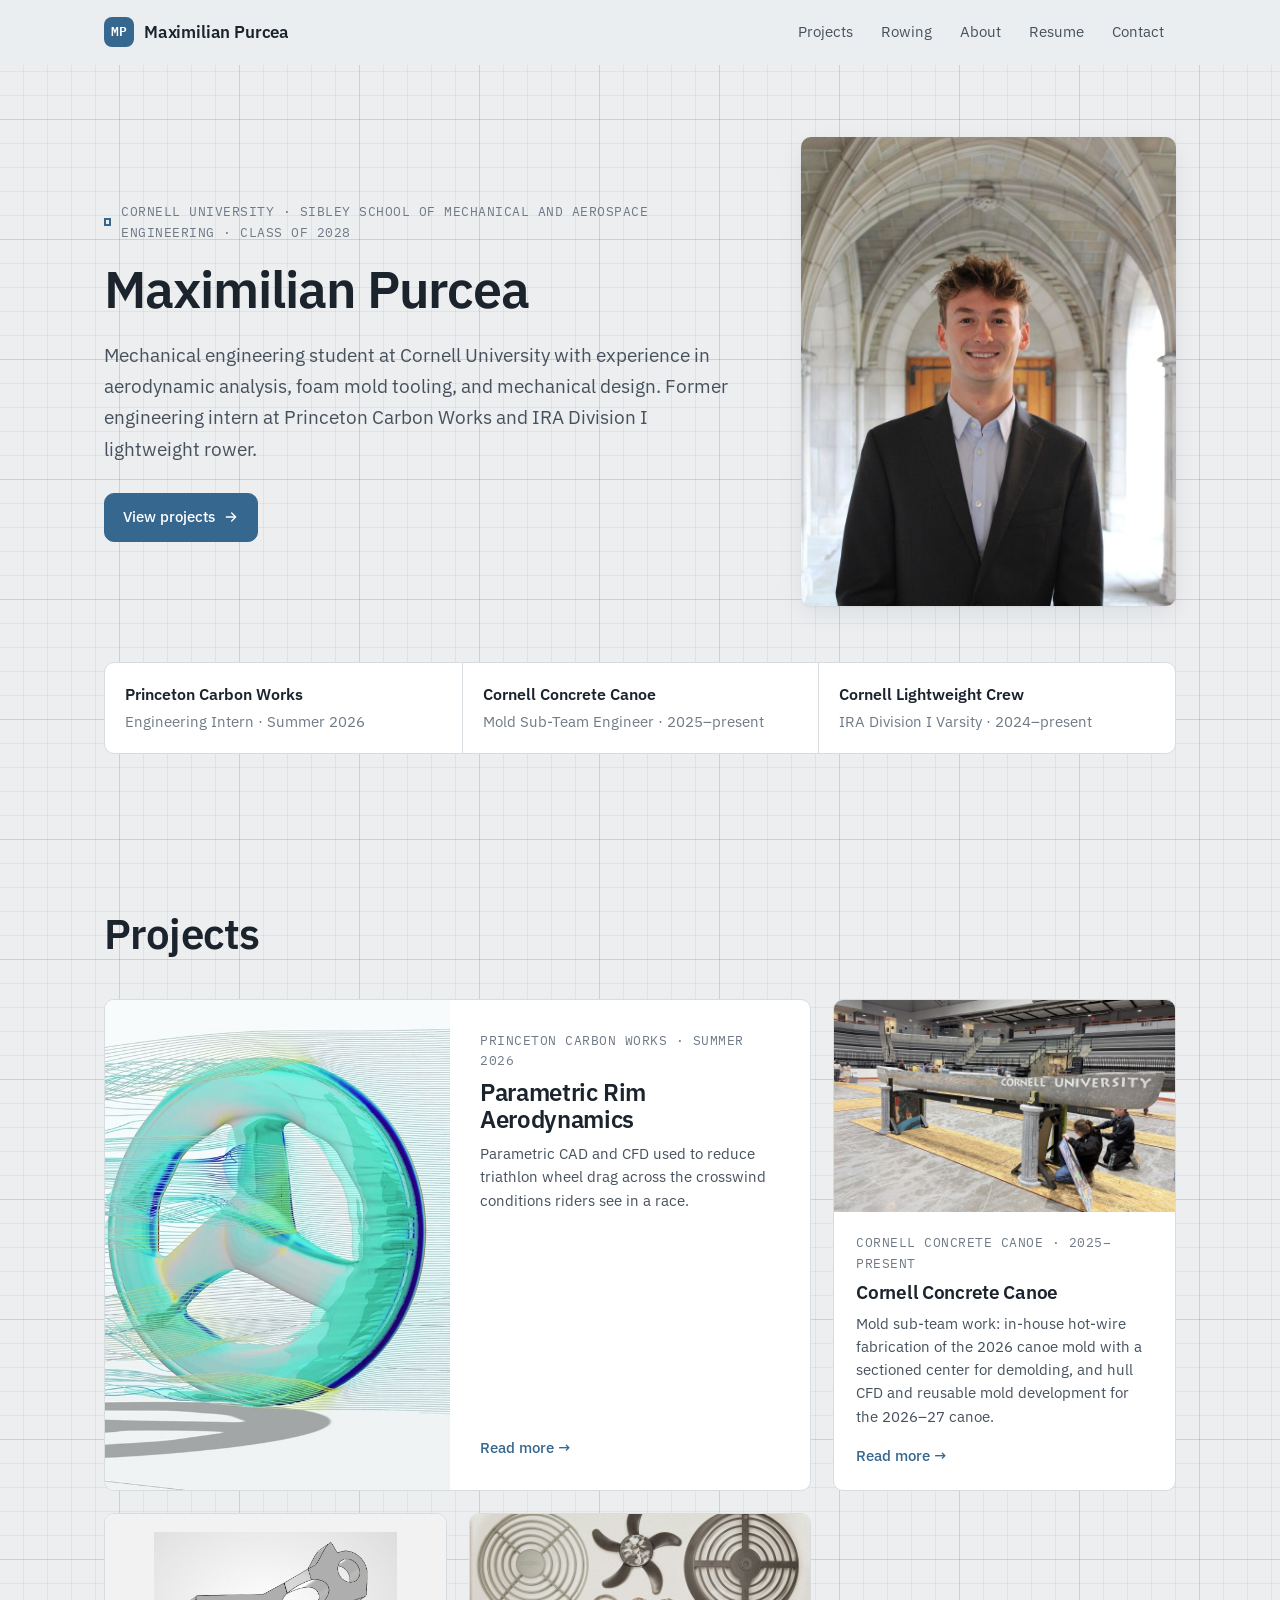
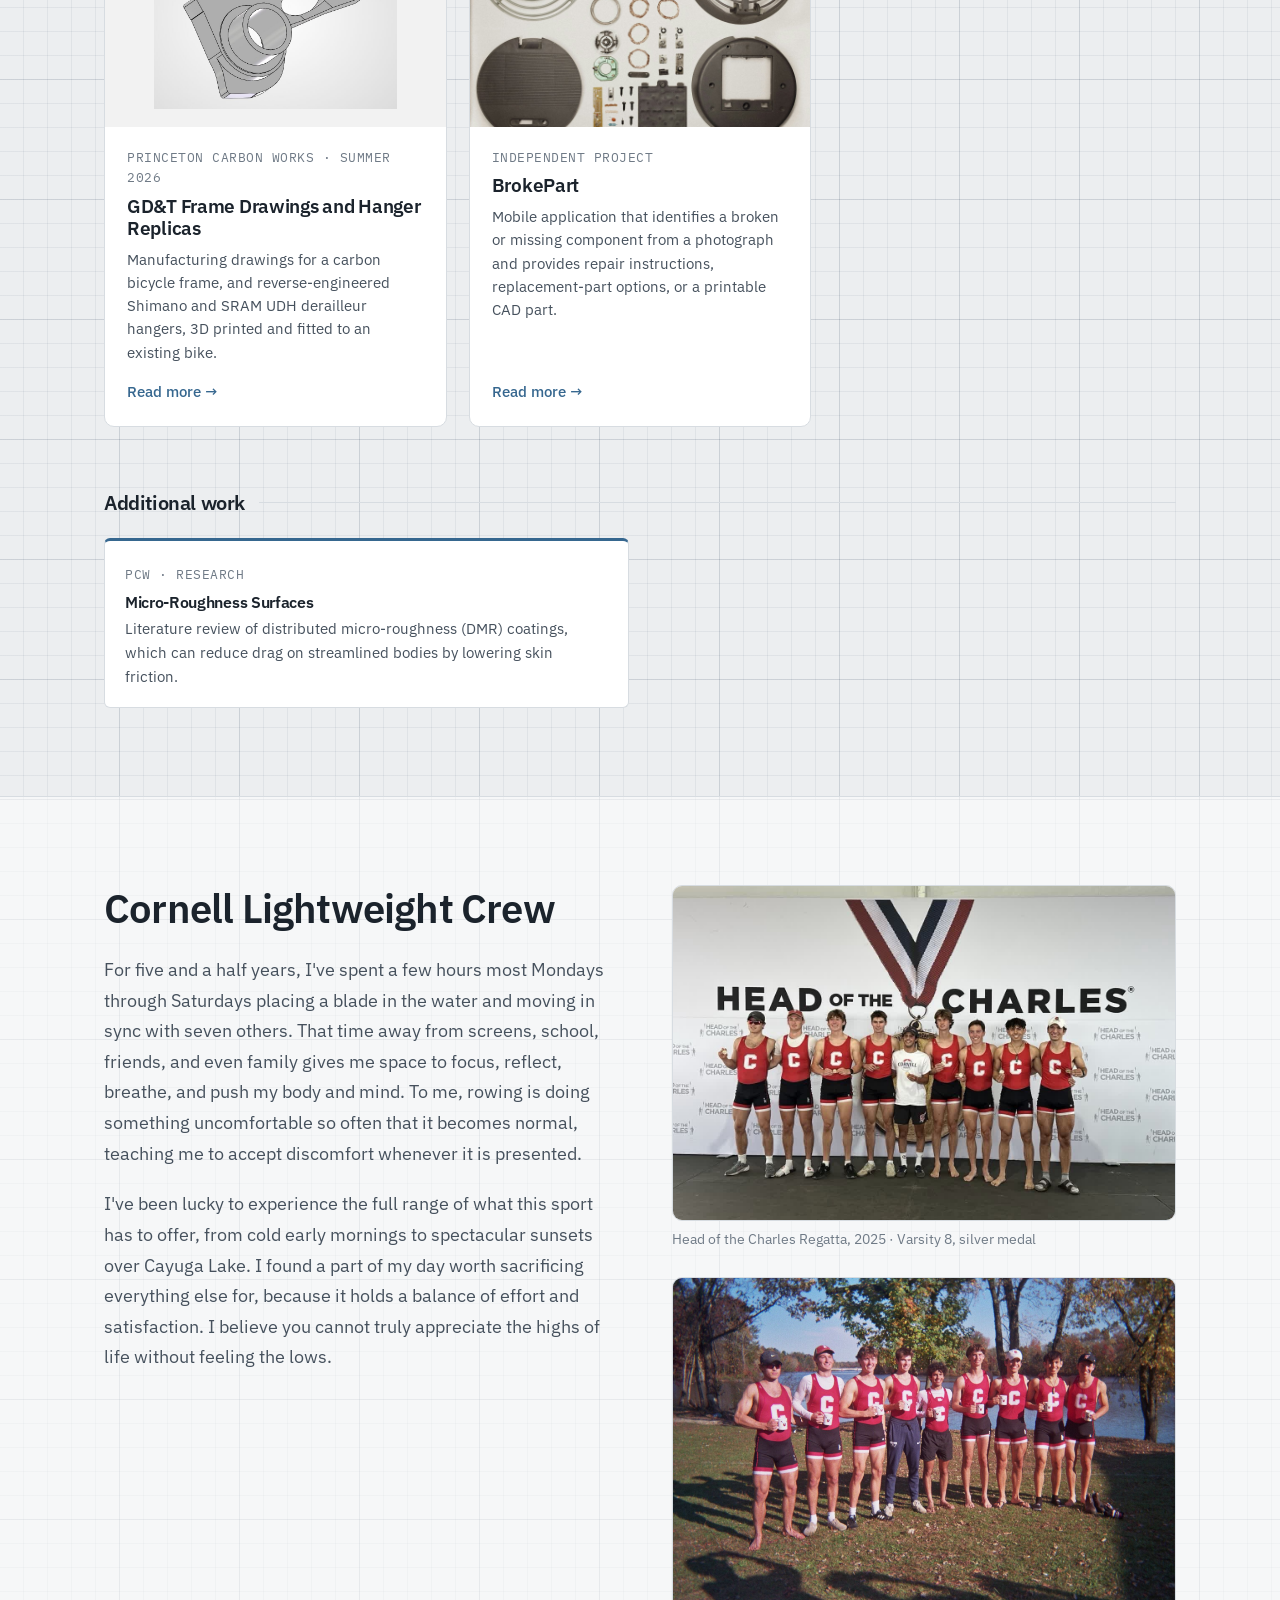
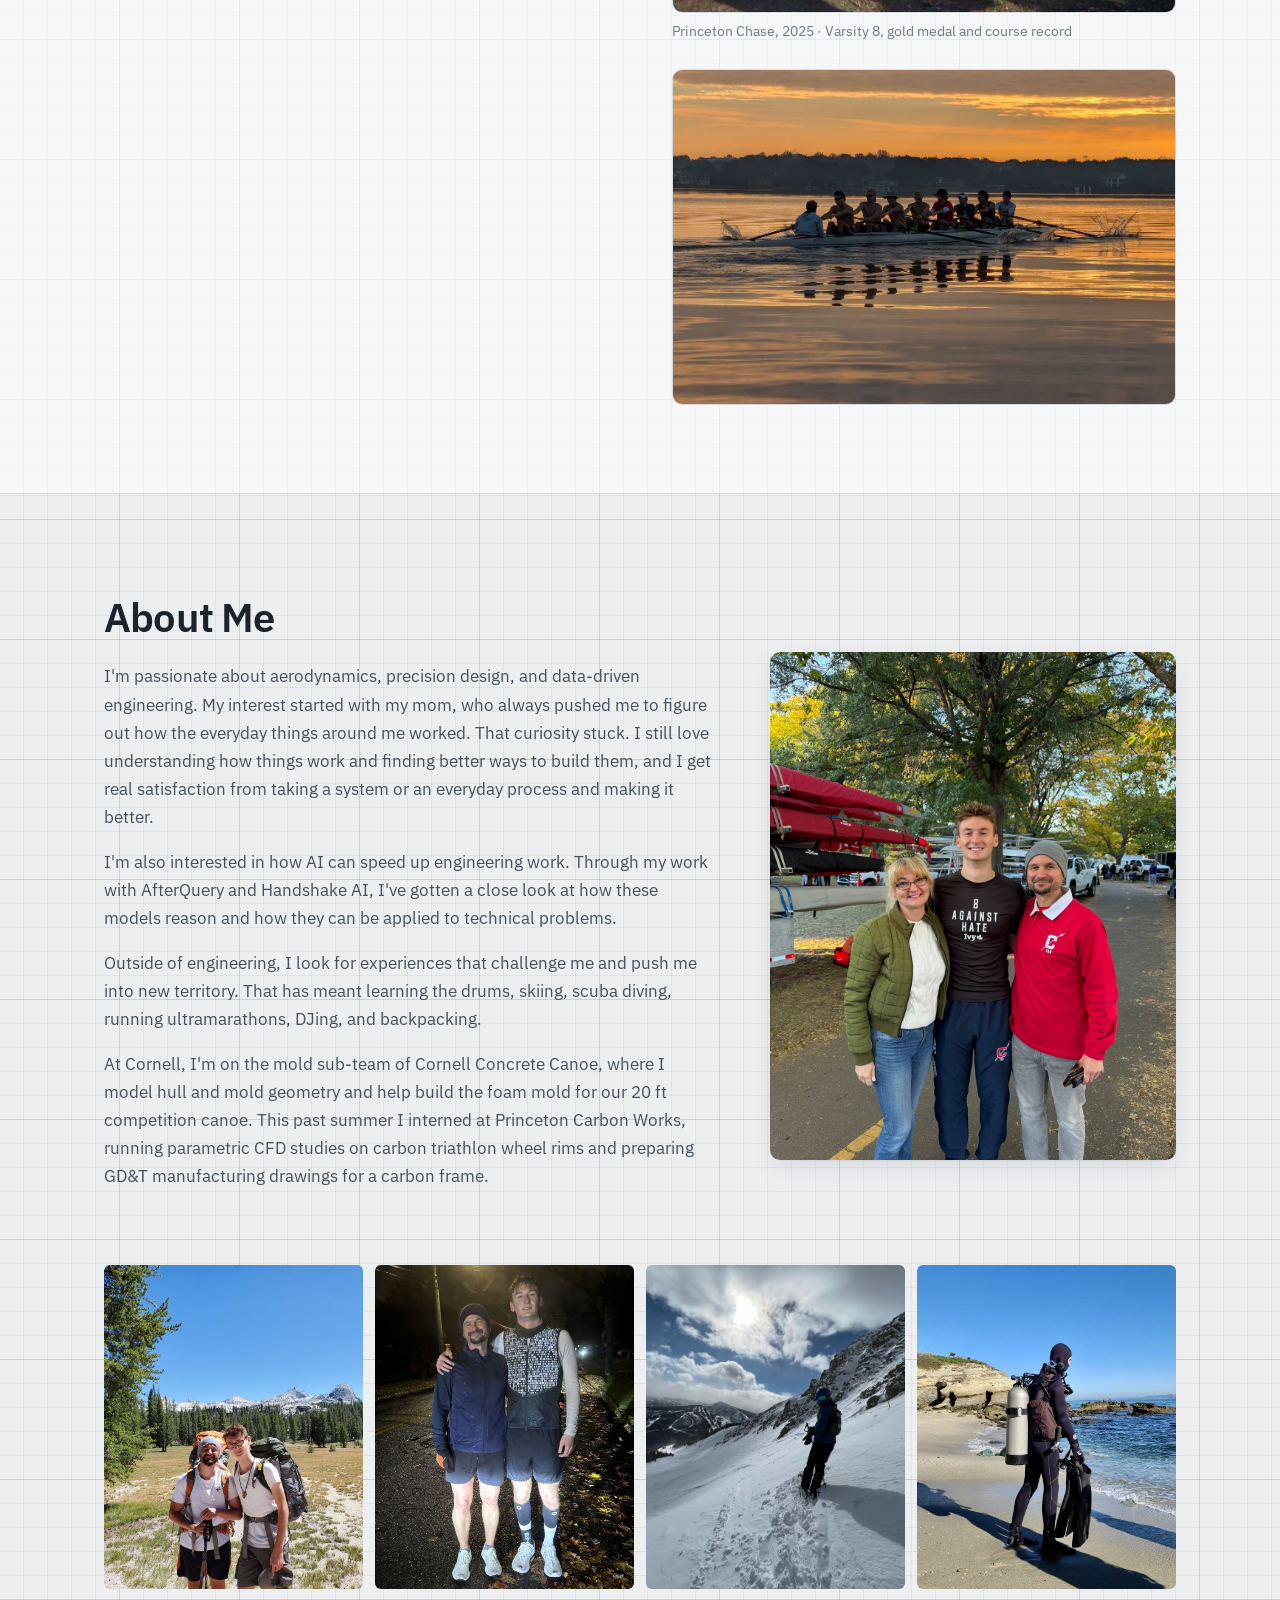
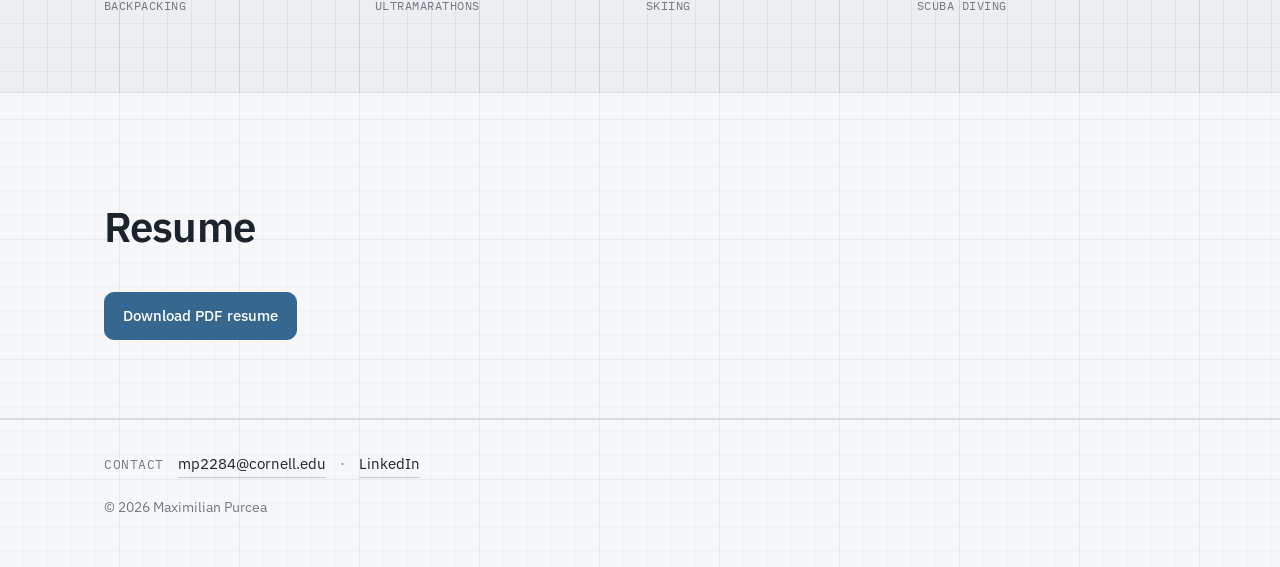
==== index.html @ fa27c3d0 "Portfolio site Co-Authored-By: Claude Opus 5.5 <noreply@anthropic.com> Claude-Session: https://claud" ====
<!doctype html>
<html lang="en" class="no-js">
<head>
  <meta charset="utf-8">
  <meta name="viewport" content="width=device-width, initial-scale=1">
  <title>Maximilian Purcea | Mechanical Engineering Portfolio</title>
  <meta name="description" content="Engineering portfolio of Maximilian Purcea, B.S. Mechanical Engineering candidate at Cornell University (2028). Aerodynamics, CAD, CFD, and fabrication.">
  <meta property="og:type" content="website">
  <meta property="og:title" content="Maximilian Purcea | Mechanical Engineering Portfolio">
  <meta property="og:description" content="Engineering portfolio of Maximilian Purcea, B.S. Mechanical Engineering candidate at Cornell University (2028). Aerodynamics, CAD, CFD, and fabrication.">
  <meta property="og:url" content="https://maxpurcea.github.io/">
  <meta property="og:image" content="https://maxpurcea.github.io/img/og-image.png">
  <meta name="twitter:card" content="summary_large_image">
  <link rel="icon" href="img/favicon.svg" type="image/svg+xml">
  <link rel="preconnect" href="https://fonts.googleapis.com">
  <link rel="preconnect" href="https://fonts.gstatic.com" crossorigin>
  <link href="https://fonts.googleapis.com/css2?family=IBM+Plex+Mono:wght@400;500&family=IBM+Plex+Sans:wght@400;500;600&display=swap" rel="stylesheet">
  <link rel="stylesheet" href="css/style.css">
  <script>document.documentElement.classList.remove('no-js');</script>
</head>
<body>
<a class="skip" href="#main">Skip to content</a>

<header class="site-header">
  <nav class="container nav" aria-label="Primary">
    <a class="brand" href="#top"><span class="brand-mark">MP</span><span>Maximilian Purcea</span></a>
    <button class="nav-toggle" aria-label="Open menu" aria-expanded="false" aria-controls="nav-links">
      <svg viewBox="0 0 24 24" fill="none" stroke="currentColor" stroke-width="2" stroke-linecap="round"><path d="M4 7h16M4 12h16M4 17h16"/></svg>
    </button>
    <ul class="nav-links" id="nav-links">
      <li><a href="#projects">Projects</a></li>
      <li><a href="#rowing">Rowing</a></li>
      <li><a href="#about">About</a></li>
      <li><a href="#resume">Resume</a></li>
      <li><a href="#contact">Contact</a></li>
    </ul>
  </nav>
</header>

<main id="main">

<!-- ============================ HERO ============================ -->
<section class="hero" id="top">
  <div class="container">
    <div class="hero-grid">
      <div>
        <span class="eyebrow">Cornell University · Sibley School of Mechanical and Aerospace Engineering · Class of 2028</span>
        <h1>Maximilian Purcea</h1>
        <p class="lede">Mechanical engineering student at Cornell University with experience in aerodynamic analysis, foam mold tooling, and mechanical design. Former engineering intern at Princeton Carbon Works and IRA Division I lightweight rower.</p>
        <div class="hero-actions">
          <a class="btn btn-primary" href="#projects">View projects
            <svg viewBox="0 0 24 24" fill="none" stroke="currentColor" stroke-width="2" stroke-linecap="round" stroke-linejoin="round"><path d="M5 12h14M13 6l6 6-6 6"/></svg></a>
        </div>
      </div>
      <figure class="portrait">
        <img src="img/headshot.jpg" alt="Portrait of Maximilian Purcea" width="900" height="1125">
      </figure>
    </div>

    <div class="hero-facts">
      <div><strong>Princeton Carbon Works</strong><span>Engineering Intern · Summer 2026</span></div>
      <div><strong>Cornell Concrete Canoe</strong><span>Mold Sub-Team Engineer · 2025–present</span></div>
      <div><strong>Cornell Lightweight Crew</strong><span>IRA Division I Varsity · 2024–present</span></div>
    </div>
  </div>
</section>

<!-- ============================ PROJECTS ============================ -->
<section class="section" id="projects">
  <div class="container">
    <div class="section-head reveal">
      <div>
        <h2>Projects</h2>
      </div>
    </div>

    <div class="grid">
      <a class="card featured reveal" href="projects/rim-aerodynamics.html">
        <div class="card-media"><img src="img/rim-card.jpg" alt="CFD surface pressure and streamlines on a trispoke triathlon wheel" loading="lazy"></div>
        <div class="card-body">
          <span class="mono">Princeton Carbon Works · Summer 2026</span>
          <h3>Parametric Rim Aerodynamics</h3>
          <p>Parametric CAD and CFD used to reduce triathlon wheel drag across the crosswind conditions riders see in a race.</p>
          <span class="more">Read more →</span>
        </div>
      </a>

      <a class="card reveal" href="projects/concrete-canoe.html">
        <div class="card-media"><img src="img/canoe-card.jpg" alt="ARGO, Cornell's concrete canoe, on display stands at the 2026 competition" loading="lazy"></div>
        <div class="card-body">
          <span class="mono">Cornell Concrete Canoe · 2025–Present</span>
          <h3>Cornell Concrete Canoe</h3>
          <p>Mold sub-team work: in-house hot-wire fabrication of the 2026 canoe mold with a sectioned center for demolding, and hull CFD and reusable mold development for the 2026–27 canoe.</p>
          <span class="more">Read more →</span>
        </div>
      </a>

      <a class="card reveal" href="projects/drawings-and-hangers.html">
        <div class="card-media contain"><img src="img/udh-1.jpg" alt="SolidWorks render of a reverse-engineered derailleur hanger" loading="lazy"></div>
        <div class="card-body">
          <span class="mono">Princeton Carbon Works · Summer 2026</span>
          <h3>GD&amp;T Frame Drawings and Hanger Replicas</h3>
          <p>Manufacturing drawings for a carbon bicycle frame, and reverse-engineered Shimano and SRAM UDH derailleur hangers, 3D printed and fitted to an existing bike.</p>
          <span class="more">Read more →</span>
        </div>
      </a>

      <a class="card reveal" href="projects/brokepart.html">
        <div class="card-media"><img src="img/brokepart-card.jpg" alt="Parts of a disassembled desk fan laid out beside hand tools" loading="lazy"></div>
        <div class="card-body">
          <span class="mono">Independent project</span>
          <h3>BrokePart</h3>
          <p>Mobile application that identifies a broken or missing component from a photograph and provides repair instructions, replacement-part options, or a printable CAD part.</p>
          <span class="more">Read more →</span>
        </div>
      </a>
    </div>

    <!-- More work -->
    <div class="subhead reveal"><h3>Additional work</h3><span class="rule"></span></div>
    <div class="more-list reveal">
      <div class="more-item">
        <span class="mono">PCW · Research</span>
        <h4>Micro-Roughness Surfaces</h4>
        <p>Literature review of distributed micro-roughness (DMR) coatings, which can reduce drag on streamlined bodies by lowering skin friction.</p>
      </div>
    </div>
  </div>
</section>

<!-- ============================ ROWING ============================ -->
<section class="section alt" id="rowing">
  <div class="container">
    <div class="row-grid">
      <div class="row-copy reveal">
        <h2 class="row-title">Cornell Lightweight Crew</h2>
        <p>For five and a half years, I've spent a few hours most Mondays through Saturdays placing a blade in the water and moving in sync with seven others. That time away from screens, school, friends, and even family gives me space to focus, reflect, breathe, and push my body and mind. To me, rowing is doing something uncomfortable so often that it becomes normal, teaching me to accept discomfort whenever it is presented.</p>
        <p>I've been lucky to experience the full range of what this sport has to offer, from cold early mornings to spectacular sunsets over Cayuga Lake. I found a part of my day worth sacrificing everything else for, because it holds a balance of effort and satisfaction. I believe you cannot truly appreciate the highs of life without feeling the lows.</p>
      </div>
      <div class="row-photos reveal">
        <figure><img src="img/rowing-hocr-medals.jpg" alt="Cornell lightweight varsity eight with silver medals at the Head of the Charles Regatta" loading="lazy"><figcaption>Head of the Charles Regatta, 2025 · Varsity 8, silver medal</figcaption></figure>
        <figure><img src="img/rowing-crew-mugs.jpg" alt="Cornell lightweight varsity eight with winners' mugs at the Princeton Chase" loading="lazy"><figcaption>Princeton Chase, 2025 · Varsity 8, gold medal and course record</figcaption></figure>
        <figure><img src="img/rowing-sunrise.jpg" alt="Cornell eight rowing at sunrise on calm water" loading="lazy" style="object-position:center 58%"></figure>
      </div>
    </div>
  </div>
</section>

<!-- ============================ ABOUT ============================ -->
<section class="section" id="about">
  <div class="container">
    <div class="about-grid with-photo">
      <div class="about-copy reveal">
        <h2 style="font-family:var(--font-sans);font-weight:600;font-size:clamp(28px,3.4vw,40px);margin:12px 0 22px">About Me</h2>
        <p>I'm passionate about aerodynamics, precision design, and data-driven engineering. My interest started with my mom, who always pushed me to figure out how the everyday things around me worked. That curiosity stuck. I still love understanding how things work and finding better ways to build them, and I get real satisfaction from taking a system or an everyday process and making it better.</p>
        <p>I'm also interested in how AI can speed up engineering work. Through my work with AfterQuery and Handshake AI, I've gotten a close look at how these models reason and how they can be applied to technical problems.</p>
        <p>Outside of engineering, I look for experiences that challenge me and push me into new territory. That has meant learning the drums, skiing, scuba diving, running ultramarathons, DJing, and backpacking.</p>
        <p>At Cornell, I'm on the mold sub-team of Cornell Concrete Canoe, where I model hull and mold geometry and help build the foam mold for our 20 ft competition canoe. This past summer I interned at Princeton Carbon Works, running parametric CFD studies on carbon triathlon wheel rims and preparing GD&amp;T manufacturing drawings for a carbon frame.</p>
      </div>
      <figure class="about-photo reveal">
        <img src="img/about-family.jpg" alt="Max with his parents on race day, with boat trailers in the background" width="1100" height="1467" loading="lazy">
      </figure>
    </div>

    <!-- Outside the lab photo strip. Swap or add photos in img/ (life-*.jpg). -->
    <div class="life-strip reveal" aria-label="Outside the lab">
      <figure><img src="img/life-backpacking.jpg" alt="Backpacking with a friend in an alpine meadow" loading="lazy"><figcaption>Backpacking</figcaption></figure>
      <figure><img src="img/life-running.jpg" alt="Max with a fellow runner after an ultramarathon" loading="lazy" style="object-position:center 35%"><figcaption>Ultramarathons</figcaption></figure>
      <figure><img src="img/life-skiing-2.jpg" alt="Max standing on a snowy ridge overlooking a mountain valley" loading="lazy" style="object-position:62% center"><figcaption>Skiing</figcaption></figure>
      <figure><img src="img/life-scuba.jpg" alt="Max in scuba gear walking toward the water on a beach" loading="lazy" style="object-position:center 70%"><figcaption>Scuba diving</figcaption></figure>
    </div>
  </div>
</section>

<!-- ============================ RESUME ============================ -->
<section class="section alt" id="resume">
  <div class="container">
    <div class="section-head reveal">
      <div>
        <h2>Resume</h2>
      </div>
    </div>

    <div class="resume-dl reveal">
      <a class="btn btn-primary" href="assets/Maximilian_Purcea_Resume.pdf" target="_blank" rel="noopener">Download PDF resume</a>
    </div>
  </div>
</section>

</main>

<footer class="site-footer" id="contact">
  <div class="container">
    <div class="footer-contact">
      <span class="mono">Contact</span>
      <a href="mailto:mp2284@cornell.edu">mp2284@cornell.edu</a>
      <span class="sep" aria-hidden="true">·</span>
      <a href="https://www.linkedin.com/in/maximilianpurcea" target="_blank" rel="noopener">LinkedIn</a>
    </div>
    <div class="footer-meta">
      <span>© <span id="yr">2026</span> Maximilian Purcea</span>
    </div>
  </div>
</footer>

<script src="js/main.js"></script>
</body>
</html>
---- css/style.css ----
/* ==========================================================================
   Maximilian Purcea — Portfolio
   Clean white + Cornell carnelian. Edit colors in :root below.
   ========================================================================== */

/* Layout concept: drafting-sheet grid background, white panels, steel-blue highlights. */
:root {
  --bg: #eceef0;              /* light gray drafting sheet */
  --grid-minor: rgba(60, 80, 100, .07);
  --grid-major: rgba(60, 80, 100, .12);
  --bg-soft: #e3e6ea;
  --bg-card: #ffffff;
  --ink: #1b232c;
  --ink-2: #46515d;
  --ink-3: #6f7a86;
  --line: #d7dce1;
  --line-strong: #c3cad1;
  --accent: #36678f;          /* steel blue */
  --accent-ink: #ffffff;
  --accent-soft: #e2ebf3;
  --wip: #9a5b0f;
  --wip-soft: #fbf1e3;
  --ok: #1f6f43;
  --ok-soft: #e9f5ee;
  --panel-dark: #1f2b37;
  --panel-dark-ink: #eef2f6;
  --shadow: 0 1px 2px rgba(20, 30, 45, .05), 0 8px 24px rgba(20, 30, 45, .07);
  --radius: 10px;
  --radius-sm: 6px;
  --maxw: 1120px;
  --font-sans: "IBM Plex Sans", system-ui, -apple-system, "Segoe UI", Roboto, sans-serif;
  --font-serif: "IBM Plex Sans", system-ui, -apple-system, "Segoe UI", Roboto, sans-serif;
  --font-mono: "IBM Plex Mono", ui-monospace, SFMono-Regular, Menlo, monospace;
}

@media (prefers-color-scheme: dark) {
  :root:not([data-theme="light"]) {
    --bg: #14191f;
    --grid-minor: rgba(160, 185, 210, .05);
    --grid-major: rgba(160, 185, 210, .09);
    --bg-soft: #1a2027;
    --bg-card: #1c232b;
    --ink: #e7ebef;
    --ink-2: #b4bec8;
    --ink-3: #8794a1;
    --line: #2b343e;
    --line-strong: #3a4550;
    --accent: #7eaed6;
    --accent-ink: #0f1419;
    --accent-soft: #1d2b38;
    --wip: #f0a447;
    --wip-soft: #2a2114;
    --ok: #63c08c;
    --ok-soft: #14241b;
    --panel-dark: #0f1419;
    --panel-dark-ink: #e7ebef;
    --shadow: 0 1px 2px rgba(0, 0, 0, .3), 0 8px 24px rgba(0, 0, 0, .25);
    color-scheme: dark;
  }
}
:root[data-theme="dark"] {
  --bg: #14191f;
  --grid-minor: rgba(160, 185, 210, .05);
  --grid-major: rgba(160, 185, 210, .09);
  --bg-soft: #1a2027;
  --bg-card: #1c232b;
  --ink: #e7ebef;
  --ink-2: #b4bec8;
  --ink-3: #8794a1;
  --line: #2b343e;
  --line-strong: #3a4550;
  --accent: #7eaed6;
  --accent-ink: #0f1419;
  --accent-soft: #1d2b38;
  --wip: #f0a447;
  --wip-soft: #2a2114;
  --ok: #63c08c;
  --ok-soft: #14241b;
  --panel-dark: #0f1419;
  --panel-dark-ink: #e7ebef;
  --shadow: 0 1px 2px rgba(0, 0, 0, .3), 0 8px 24px rgba(0, 0, 0, .25);
  color-scheme: dark;
}

/* ---------- Base ---------- */
*, *::before, *::after { box-sizing: border-box; }
html { scroll-behavior: smooth; -webkit-text-size-adjust: 100%; }
body {
  margin: 0;
  background-color: var(--bg);
  background-image:
    linear-gradient(var(--grid-major) 1px, transparent 1px),
    linear-gradient(90deg, var(--grid-major) 1px, transparent 1px),
    linear-gradient(var(--grid-minor) 1px, transparent 1px),
    linear-gradient(90deg, var(--grid-minor) 1px, transparent 1px);
  background-size: 120px 120px, 120px 120px, 24px 24px, 24px 24px;
  background-position: -1px -1px;
  color: var(--ink);
  font-family: var(--font-sans);
  font-size: 17px;
  line-height: 1.65;
  -webkit-font-smoothing: antialiased;
  text-rendering: optimizeLegibility;
}
img { max-width: 100%; height: auto; display: block; }
a { color: inherit; text-decoration-color: var(--line-strong); text-underline-offset: 3px; }
a:hover { color: var(--accent); text-decoration-color: currentColor; }
p { margin: 0 0 1em; }
h1, h2, h3, h4 { margin: 0; line-height: 1.15; letter-spacing: -0.02em; font-weight: 600; }
:focus-visible { outline: 2px solid var(--accent); outline-offset: 3px; border-radius: 4px; }
::selection { background: var(--accent); color: var(--accent-ink); }

.container { width: 100%; max-width: var(--maxw); margin: 0 auto; padding: 0 24px; }
.skip { position: absolute; left: -9999px; }
.skip:focus { left: 16px; top: 12px; z-index: 100; background: var(--bg); padding: 8px 12px; }

.mono, .eyebrow {
  font-family: var(--font-mono);
  font-size: 12.5px;
  letter-spacing: 0.04em;
  text-transform: uppercase;
  color: var(--ink-3);
}
.eyebrow { display: inline-flex; align-items: center; gap: 10px; }
.eyebrow::before { content: ""; width: 8px; height: 8px; border: 2px solid var(--accent); }

/* ---------- Header ---------- */
.site-header {
  position: sticky; top: env(safe-area-inset-top, 0px); z-index: 50;
  background: color-mix(in srgb, var(--bg) 90%, transparent);
  backdrop-filter: saturate(1.4) blur(12px);
  -webkit-backdrop-filter: saturate(1.4) blur(12px);
  border-bottom: 1px solid transparent;
  transition: border-color .2s;
}
.site-header.scrolled { border-bottom-color: var(--line); }
.nav { display: flex; align-items: center; justify-content: space-between; height: 64px; }
.brand { display: flex; align-items: center; gap: 10px; text-decoration: none; font-weight: 600; letter-spacing: -0.01em; }
.brand-mark {
  width: 30px; height: 30px; border-radius: 8px; display: grid; place-items: center;
  background: var(--accent); color: var(--accent-ink); font-family: var(--font-mono); font-size: 13px; font-weight: 600;
}
.nav-links { display: flex; gap: 4px; list-style: none; margin: 0; padding: 0; }
.nav-links a {
  display: block; padding: 8px 12px; border-radius: 8px; text-decoration: none;
  font-size: 15px; color: var(--ink-2);
}
.nav-links a:hover { color: var(--ink); background: var(--bg-soft); }
.nav-links a.cta { color: var(--accent-ink); background: var(--accent); margin-left: 6px; }
.nav-links a.cta:hover { filter: brightness(1.08); color: var(--accent-ink); }
.nav-toggle {
  display: none; background: none; border: 1px solid var(--line); border-radius: 8px;
  width: 40px; height: 40px; color: var(--ink); cursor: pointer;
}
.nav-toggle svg { width: 20px; height: 20px; }

@media (max-width: 760px) {
  .nav-toggle { display: grid; place-items: center; }
  .nav-links {
    position: absolute; top: 64px; left: 0; right: 0; flex-direction: column; gap: 0;
    background: var(--bg); border-bottom: 1px solid var(--line); padding: 8px 16px 16px;
    display: none;
  }
  .nav-links.open { display: flex; }
  .nav-links a { padding: 12px 8px; font-size: 16px; }
  .nav-links a.cta { margin: 8px 0 0; text-align: center; }
}

/* ---------- Buttons ---------- */
.btn {
  display: inline-flex; align-items: center; gap: 8px; padding: 11px 18px; border-radius: 10px;
  font-size: 15px; font-weight: 500; text-decoration: none; border: 1px solid var(--line-strong);
  color: var(--ink); background: var(--bg-card); transition: transform .15s, border-color .15s, background .15s;
}
.btn:hover { border-color: var(--ink); color: var(--ink); transform: translateY(-1px); }
.btn-primary { background: var(--accent); border-color: var(--accent); color: var(--accent-ink); }
.btn-primary:hover { background: var(--accent); color: var(--accent-ink); filter: brightness(1.08); border-color: var(--accent); }
.btn svg { width: 16px; height: 16px; }

/* ---------- Hero ---------- */
.hero { padding: 72px 0 56px; }
.hero-grid { display: grid; grid-template-columns: 1.35fr 0.8fr; gap: 64px; align-items: center; }
.hero h1 {
  font-family: var(--font-sans); font-weight: 600; font-size: clamp(32px, 4.4vw, 52px);
  letter-spacing: -0.02em; line-height: 1.1; margin: 18px 0 22px; text-wrap: balance;
}
.hero h1 em { font-style: italic; color: var(--accent); }
.hero .lede { font-size: 19px; color: var(--ink-2); max-width: 36em; }
.hero-actions { display: flex; flex-wrap: wrap; gap: 12px; margin-top: 28px; }
.portrait { position: relative; margin: 0; }
.portrait img {
  width: 100%; height: auto; aspect-ratio: 4 / 5; object-fit: cover; border-radius: var(--radius);
  box-shadow: var(--shadow);
}
.portrait figcaption { margin-top: 10px; }
.hero-facts {
  display: grid; grid-template-columns: repeat(3, 1fr); gap: 0; margin-top: 56px;
  background: var(--bg-card); border: 1px solid var(--line); border-radius: var(--radius);
}
.hero-facts div { padding: 18px 20px; }
.hero-facts div + div { padding-left: 20px; border-left: 1px solid var(--line); }
.hero-facts strong { display: block; font-size: 16px; font-weight: 600; }
.hero-facts span { font-size: 14.5px; color: var(--ink-3); }

@media (max-width: 900px) {
  .hero { padding: 40px 0 40px; }
  .hero-grid { grid-template-columns: 1fr; gap: 32px; }
  .portrait { max-width: 240px; order: -1; }
  .hero-facts { grid-template-columns: 1fr; }
  .hero-facts div + div { border-left: 0; border-top: 1px solid var(--line); }
}

/* ---------- Sections ---------- */
.section { padding: 88px 0; }
.section.alt { background: color-mix(in srgb, var(--bg-card) 55%, transparent); border-top: 1px solid var(--line); border-bottom: 1px solid var(--line); }
.section-head { display: flex; align-items: end; justify-content: space-between; gap: 24px; margin-bottom: 40px; flex-wrap: wrap; }
.section-head h2 { font-family: var(--font-sans); font-weight: 600; font-size: clamp(30px, 3.6vw, 42px); margin-top: 12px; }
.section-head p { color: var(--ink-2); max-width: 34em; margin: 0; }
@media (max-width: 760px) { .section { padding: 60px 0; } }

/* About */
.about-grid { display: grid; grid-template-columns: 1.1fr 1fr; gap: 64px; }
.about-copy p { color: var(--ink-2); }
.about-copy p strong { color: var(--ink); font-weight: 600; }
.quote {
  font-family: var(--font-sans); font-size: 18px; line-height: 1.5;
  border-left: 2px solid var(--accent); padding: 4px 0 4px 20px; margin: 28px 0; color: var(--ink);
}
.caps { display: grid; grid-template-columns: 1fr 1fr; gap: 14px; align-content: start; }
.cap {
  background: var(--bg-card); border: 1px solid var(--line); border-radius: var(--radius); padding: 20px;
}
.cap h3 { font-size: 16px; margin: 10px 0 6px; }
.cap p { font-size: 14.5px; color: var(--ink-2); margin: 0; line-height: 1.55; }
.cap .ico { width: 34px; height: 34px; border-radius: 9px; display: grid; place-items: center; background: var(--accent-soft); color: var(--accent); }
.cap .ico svg { width: 18px; height: 18px; }
.interests { margin-top: 24px; font-size: 15px; color: var(--ink-3); }
@media (max-width: 900px) { .about-grid { grid-template-columns: 1fr; gap: 40px; } }
.life-strip { display: grid; grid-template-columns: repeat(4, 1fr); gap: 12px; margin-top: 48px; }
.life-strip figure { margin: 0; }
.life-strip img { width: 100%; aspect-ratio: 4 / 5; object-fit: cover; border-radius: var(--radius-sm); }
.life-strip figcaption { font-family: var(--font-mono); font-size: 11.5px; letter-spacing: .04em; text-transform: uppercase; color: var(--ink-3); margin-top: 8px; }
@media (max-width: 640px) { .life-strip { grid-template-columns: 1fr 1fr; } }
@media (max-width: 480px) { .caps { grid-template-columns: 1fr; } }

/* ---------- Project cards ---------- */
.filters { display: flex; flex-wrap: wrap; gap: 8px; margin-bottom: 28px; }
.filter {
  font: 500 14px var(--font-sans); padding: 7px 14px; border-radius: 999px; cursor: pointer;
  border: 1px solid var(--line-strong); background: var(--bg-card); color: var(--ink-2);
}
.filter[aria-pressed="true"] { background: var(--ink); border-color: var(--ink); color: var(--bg); }

.grid { display: grid; grid-template-columns: repeat(3, 1fr); gap: 22px; }
.grid.two { grid-template-columns: repeat(2, 1fr); }
@media (max-width: 980px) { .grid { grid-template-columns: repeat(2, 1fr); } }
@media (max-width: 640px) { .grid, .grid.two { grid-template-columns: 1fr; } }

.card {
  display: flex; flex-direction: column; background: var(--bg-card); border: 1px solid var(--line);
  border-radius: var(--radius); overflow: hidden; text-decoration: none; color: inherit;
  transition: transform .2s ease, box-shadow .2s ease, border-color .2s;
}
.card:hover { transform: translateY(-3px); box-shadow: var(--shadow); border-color: var(--line-strong); color: inherit; }
.card-media { aspect-ratio: 16 / 10; background: var(--bg-soft); overflow: hidden; position: relative; }
.card-media img { width: 100%; height: 100%; object-fit: cover; transition: transform .5s ease; }
.card:hover .card-media img { transform: scale(1.03); }
.card-media.contain img { object-fit: contain; padding: 18px; background: #f2f2f2; }
.card-media svg { width: 100%; height: 100%; }
.card-body { padding: 20px 22px 22px; display: flex; flex-direction: column; flex: 1; }
.card-body .mono { margin-bottom: 8px; }
.card h3 { font-size: 19px; margin-bottom: 8px; letter-spacing: -0.015em; }
.card p { font-size: 15px; color: var(--ink-2); line-height: 1.55; margin-bottom: 16px; }
.card .more { margin-top: auto; font-size: 14.5px; font-weight: 500; color: var(--accent); display: inline-flex; gap: 6px; align-items: center; }
.card.featured { grid-column: span 2; flex-direction: row; }
.card.featured .card-media { aspect-ratio: auto; flex: 1.15; min-height: 320px; }
.card.featured .card-body { flex: 1; padding: 30px; justify-content: center; }
.card.featured h3 { font-size: 24px; }
@media (max-width: 980px) {
  .card.featured { grid-column: span 2; }
}
@media (max-width: 640px) {
  .card.featured { grid-column: auto; flex-direction: column; }
  .card.featured .card-media { min-height: 0; aspect-ratio: 16/10; }
  .card.featured .card-body { padding: 20px 22px 22px; }
}

.tags { display: flex; flex-wrap: wrap; gap: 6px; margin-bottom: 14px; }
.tag {
  font-family: var(--font-mono); font-size: 11.5px; letter-spacing: .02em; padding: 3px 8px;
  border-radius: 6px; background: var(--bg-soft); color: var(--ink-2); border: 1px solid var(--line);
}
.status {
  position: absolute; top: 12px; left: 12px; font-family: var(--font-mono); font-size: 11.5px;
  padding: 4px 9px; border-radius: 999px; font-weight: 500; letter-spacing: .02em;
  background: var(--wip-soft); color: var(--wip); border: 1px solid color-mix(in srgb, var(--wip) 30%, transparent);
}
.status.done { background: var(--ok-soft); color: var(--ok); border-color: color-mix(in srgb, var(--ok) 30%, transparent); }
.status::before { content: "●"; margin-right: 6px; font-size: 9px; vertical-align: 1px; }

.subhead { display: flex; align-items: center; gap: 14px; margin: 64px 0 24px; }
.subhead h3 { font-size: 20px; }
.subhead .rule { flex: 1; height: 1px; background: var(--line); }

/* Placeholder art (used where no photo exists yet) */
.ph {
  width: 100%; height: 100%; display: grid; place-items: center; text-align: center;
  background:
    linear-gradient(var(--line) 1px, transparent 1px) 0 0 / 22px 22px,
    linear-gradient(90deg, var(--line) 1px, transparent 1px) 0 0 / 22px 22px,
    var(--bg-soft);
  color: var(--ink-3); font-family: var(--font-mono); font-size: 12.5px; padding: 16px;
}

/* More work list */
.more-list { display: grid; grid-template-columns: repeat(2, 1fr); gap: 22px; margin-top: 8px; }
.more-item { background: var(--bg-card); border: 1px solid var(--line); border-top: 3px solid var(--accent); border-radius: var(--radius-sm); padding: 18px 20px; }
.more-item h4 { font-size: 16px; margin: 6px 0 6px; }
.more-item p { font-size: 14.5px; color: var(--ink-2); margin: 0; }
@media (max-width: 860px) { .more-list { grid-template-columns: 1fr; } }

/* ---------- Rowing ---------- */
.row-grid { display: grid; grid-template-columns: 1fr 1fr; gap: 48px; align-items: start; }
.stats { display: grid; grid-template-columns: repeat(3, 1fr); gap: 14px; margin-bottom: 28px; }
.stat { background: var(--bg-card); border: 1px solid var(--line); border-radius: var(--radius); padding: 18px; }
.stat b { display: block; font-family: var(--font-mono); font-weight: 500; font-size: 30px; line-height: 1.1; letter-spacing: -0.02em; }
.stat span { font-size: 13.5px; color: var(--ink-3); }
.results { width: 100%; border-collapse: collapse; font-size: 15px; background: var(--bg-card); }
.table-wrap.panel { background: var(--bg-card); border: 1px solid var(--line); border-radius: var(--radius); padding: 16px 20px; }
.results th {
  text-align: left; font-family: var(--font-mono); font-size: 11.5px; letter-spacing: .05em; text-transform: uppercase;
  color: var(--ink-3); font-weight: 500; padding: 0 12px 10px 0; border-bottom: 1px solid var(--line-strong);
}
.results td { padding: 13px 12px 13px 0; border-bottom: 1px solid var(--line); vertical-align: top; }
.results td:first-child { white-space: nowrap; color: var(--ink-3); font-family: var(--font-mono); font-size: 13px; }
.results .todo td { color: var(--ink-3); font-style: italic; }
.results .hl { color: var(--accent); font-weight: 600; }
.row-photo { border-radius: var(--radius); overflow: hidden; aspect-ratio: 4/3; border: 1px dashed var(--line-strong); }
.erg { display: grid; grid-template-columns: repeat(3, 1fr); gap: 10px; margin-top: 16px; }
.erg div { border: 1px dashed var(--line-strong); border-radius: var(--radius-sm); padding: 12px; text-align: center; }
.erg b { display: block; font-family: var(--font-mono); font-size: 18px; }
.erg span { font-size: 12.5px; color: var(--ink-3); }
@media (max-width: 900px) { .row-grid { grid-template-columns: 1fr; } }
@media (max-width: 480px) { .stats { grid-template-columns: 1fr; } }

/* ---------- Resume ---------- */
.resume-grid { display: grid; grid-template-columns: 1.5fr 1fr; gap: 56px; }
.timeline { list-style: none; padding: 0 24px; margin: 0; background: var(--bg-card); border: 1px solid var(--line); border-radius: var(--radius); min-width: 0; }
.timeline li { display: grid; grid-template-columns: 150px 1fr; gap: 20px; padding: 20px 0; border-top: 1px solid var(--line); }
.timeline li:first-child { border-top: 0; }
.timeline .when { font-family: var(--font-mono); font-size: 12.5px; color: var(--ink-3); padding-top: 3px; font-variant-numeric: tabular-nums; }
.timeline h4 { font-size: 17px; margin-bottom: 2px; }
.timeline .org { color: var(--ink-2); font-size: 15px; margin-bottom: 6px; }
.timeline p { font-size: 15px; color: var(--ink-2); margin: 0; }
.skills h4 { font-family: var(--font-mono); font-size: 12px; letter-spacing: .05em; text-transform: uppercase; color: var(--ink-3); font-weight: 500; margin: 0 0 10px; }
.skills .tags { margin-bottom: 24px; }
.skills .tag { font-size: 12.5px; padding: 5px 10px; background: var(--bg-card); }
.resume-card {
  background: var(--bg-card); border: 1px solid var(--line); border-radius: var(--radius); padding: 24px; margin-bottom: 28px;
}
.resume-card p { color: var(--ink-2); font-size: 15px; }
.resume-card .btn { width: 100%; justify-content: center; margin-top: 8px; }
@media (max-width: 900px) { .resume-grid { grid-template-columns: 1fr; } }
@media (max-width: 560px) { .timeline li { grid-template-columns: 1fr; gap: 4px; } }

/* ---------- Contact ---------- */
.contact {
  background: var(--panel-dark); color: var(--panel-dark-ink); border-radius: var(--radius); padding: 56px;
  display: grid; grid-template-columns: 1.2fr 1fr; gap: 40px; align-items: center;
}
.contact h2 { font-family: var(--font-sans); font-weight: 600; font-size: clamp(28px, 3.4vw, 40px); color: var(--panel-dark-ink); }
.contact p { color: color-mix(in srgb, var(--panel-dark-ink) 75%, var(--panel-dark)); margin-top: 14px; }
.contact-links { display: grid; gap: 10px; }
.contact-links a {
  display: flex; justify-content: space-between; align-items: center; gap: 12px; padding: 16px 18px; border-radius: 12px;
  border: 1px solid color-mix(in srgb, var(--panel-dark-ink) 22%, var(--panel-dark)); text-decoration: none; color: var(--panel-dark-ink);
  transition: background .15s, border-color .15s;
}
.contact-links a:hover { background: color-mix(in srgb, var(--panel-dark-ink) 8%, var(--panel-dark)); border-color: var(--accent); color: var(--panel-dark-ink); }
.contact-links .k { font-family: var(--font-mono); font-size: 12px; text-transform: uppercase; letter-spacing: .05em; opacity: .65; }
.contact-links .v { font-weight: 500; overflow-wrap: anywhere; text-align: right; }
@media (max-width: 860px) { .contact { grid-template-columns: 1fr; padding: 32px 24px; } }

/* ---------- Footer ---------- */
.site-footer { padding: 32px 0 48px; color: var(--ink-3); font-size: 14px; border-top: 1px solid var(--line); background: color-mix(in srgb, var(--bg-card) 55%, transparent); }
.footer-contact { display: flex; flex-wrap: wrap; align-items: baseline; gap: 6px 14px; font-size: 15px; color: var(--ink-2); }
.footer-contact a { color: var(--ink); text-decoration: none; border-bottom: 1px solid var(--line-strong); }
.footer-contact a:hover { color: var(--accent); border-bottom-color: var(--accent); }
.footer-contact .sep { color: var(--ink-3); }
.footer-meta { display: flex; justify-content: space-between; align-items: center; gap: 16px; width: 100%; }
.site-footer .container { display: flex; flex-direction: column; gap: 18px; }
.theme-btn { background: none; border: 1px solid var(--line); color: var(--ink-3); border-radius: 8px; padding: 4px 10px; font: inherit; cursor: pointer; }

/* ==========================================================================
   Project (case study) pages
   ========================================================================== */
.back { display: inline-flex; align-items: center; gap: 6px; font-size: 14.5px; text-decoration: none; color: var(--ink-3); margin-top: 32px; }
.back:hover { color: var(--accent); }
.case-hero { padding: 28px 0 40px; }
.case-hero h1 { font-family: var(--font-sans); font-weight: 600; text-wrap: balance; font-size: clamp(36px, 5vw, 56px); letter-spacing: -0.025em; line-height: 1.05; margin: 16px 0 18px; max-width: 18em; }
.case-hero .lede { font-size: 19px; color: var(--ink-2); max-width: 40em; }
.case-meta {
  display: grid; grid-template-columns: repeat(4, 1fr); gap: 0; margin-top: 36px;
  background: var(--bg-card); border: 1px solid var(--line); border-radius: var(--radius);
}
.case-meta div { padding: 16px; }
.case-meta div + div { padding-left: 16px; border-left: 1px solid var(--line); }
.case-meta .mono { display: block; margin-bottom: 4px; font-size: 11.5px; }
.case-meta span:not(.mono) { font-size: 15px; }
@media (max-width: 760px) {
  .case-meta { grid-template-columns: 1fr 1fr; }
  .case-meta div:nth-child(3) { border-left: 0; }
  .case-meta div:nth-child(n+3) { border-top: 1px solid var(--line); }
}
.case-cover { margin: 8px 0 0; }
.case-cover img { width: 100%; max-height: 620px; object-fit: cover; border-radius: var(--radius); }
.case-cover figcaption, figure figcaption { font-size: 13.5px; color: var(--ink-3); margin-top: 10px; line-height: 1.5; }

.case-body { display: grid; grid-template-columns: 220px 1fr; gap: 56px; padding: 64px 0 40px; }
.toc { position: sticky; top: 88px; align-self: start; font-size: 14px; }
.toc ol { list-style: none; padding: 0; margin: 12px 0 0; border-left: 1px solid var(--line); }
.toc a { display: block; padding: 6px 0 6px 14px; text-decoration: none; color: var(--ink-3); margin-left: -1px; border-left: 2px solid transparent; }
.toc a:hover, .toc a.active { color: var(--ink); border-left-color: var(--accent); }
@media (max-width: 900px) { .case-body { grid-template-columns: 1fr; gap: 0; padding-top: 40px; } .toc { display: none; } }

.prose { max-width: 760px; min-width: 0; background: var(--bg-card); border: 1px solid var(--line); border-radius: var(--radius); padding: 40px 44px; }
@media (max-width: 640px) { .prose { padding: 24px 20px; } }
.prose h2 { font-family: var(--font-sans); font-weight: 600; font-size: 30px; margin: 56px 0 16px; scroll-margin-top: 90px; }
.prose h2:first-child { margin-top: 0; }
.prose h3 { font-size: 18px; margin: 32px 0 10px; }
.prose p, .prose li { color: var(--ink-2); }
.prose strong { color: var(--ink); font-weight: 600; }
.prose ul, .prose ol { padding-left: 1.2em; margin: 0 0 1.2em; }
.prose li { margin-bottom: .45em; }
.prose li::marker { color: var(--accent); }
.prose figure { margin: 32px 0; }
.prose figure img { border-radius: var(--radius-sm); border: 1px solid var(--line); width: 100%; }
.prose .wide { margin-left: 0; margin-right: 0; }

.callout {
  border: 1px solid var(--line); background: var(--bg-soft); border-radius: var(--radius); padding: 20px 22px; margin: 28px 0;
}
.callout .mono { display: block; margin-bottom: 6px; color: var(--accent); }
.callout p:last-child { margin: 0; }
.callout.wip { background: var(--wip-soft); border-color: color-mix(in srgb, var(--wip) 25%, transparent); }
.callout.wip .mono { color: var(--wip); }

.kpis { display: grid; grid-template-columns: repeat(3, 1fr); gap: 12px; margin: 28px 0; }
.kpi { border: 1px solid var(--line); border-radius: var(--radius-sm); padding: 16px; background: var(--bg-card); }
.kpi b { display: block; font-family: var(--font-mono); font-weight: 500; font-size: 28px; line-height: 1.1; color: var(--ink); }
.kpi span { font-size: 13.5px; color: var(--ink-3); }
@media (max-width: 560px) { .kpis { grid-template-columns: 1fr 1fr; } }

.gallery { display: grid; grid-template-columns: repeat(2, 1fr); gap: 12px; margin: 28px 0; }
.gallery.three { grid-template-columns: repeat(3, 1fr); }
.gallery figure { margin: 0; }
.gallery img { width: 100%; aspect-ratio: 4/3; object-fit: cover; border-radius: var(--radius-sm); border: 1px solid var(--line); }
.gallery.contain img { object-fit: contain; background: #f2f2f2; padding: 10px; }
@media (max-width: 560px) { .gallery, .gallery.three { grid-template-columns: 1fr 1fr; } }

.steps { counter-reset: s; list-style: none; padding: 0 !important; }
.steps li { counter-increment: s; position: relative; padding: 0 0 18px 46px; margin: 0; }
.steps li::before {
  content: counter(s, decimal-leading-zero); position: absolute; left: 0; top: 1px; font-family: var(--font-mono);
  font-size: 12.5px; color: var(--accent); border: 1px solid var(--line-strong); border-radius: 6px; padding: 1px 6px;
}
.table-wrap { overflow-x: auto; margin: 24px 0; }
.spec { width: 100%; border-collapse: collapse; font-size: 15px; }
.spec th { text-align: left; font-family: var(--font-mono); font-size: 11.5px; text-transform: uppercase; letter-spacing: .05em; color: var(--ink-3); font-weight: 500; padding: 0 12px 10px 0; border-bottom: 1px solid var(--line-strong); }
.spec td { padding: 11px 12px 11px 0; border-bottom: 1px solid var(--line); color: var(--ink-2); vertical-align: top; }
.spec td:first-child { color: var(--ink); font-weight: 500; }

.diagram { border: 1px solid var(--line); border-radius: var(--radius); background: var(--bg-card); padding: 18px; }
.diagram svg { width: 100%; height: auto; display: block; }
.diagram text { font-family: var(--font-mono); }

.next-prev { display: grid; grid-template-columns: 1fr 1fr; gap: 16px; padding: 32px 0 80px; border-top: 1px solid var(--line); margin-top: 24px; }
.next-prev a { display: block; padding: 20px; border: 1px solid var(--line); border-radius: var(--radius); text-decoration: none; }
.next-prev a:hover { border-color: var(--accent); }
.next-prev .mono { display: block; margin-bottom: 6px; }
.next-prev b { font-weight: 600; font-size: 17px; }
.next-prev a:last-child { text-align: right; }
@media (max-width: 560px) { .next-prev { grid-template-columns: 1fr; } .next-prev a:last-child { text-align: left; } }

/* ---------- Motion ---------- */
.reveal { transform: translateY(10px); transition: transform .6s ease; }
.reveal.in { transform: none; }
@media (prefers-reduced-motion: reduce) {
  html { scroll-behavior: auto; }
  .reveal { opacity: 1; transform: none; transition: none; }
  .card, .card-media img, .btn { transition: none; }
}
.no-js .reveal { opacity: 1; transform: none; }

@media print {
  .site-header, .site-footer, .toc, .next-prev, .hero-actions { display: none !important; }
  .reveal { opacity: 1 !important; transform: none !important; }
}

/* Project summary: objective / contribution / result, shown first on every project page */
.summary { display: grid; grid-template-columns: repeat(3, 1fr); gap: 0; margin-top: 16px; background: var(--bg-card); border: 1px solid var(--line); border-left: 3px solid var(--accent); border-radius: var(--radius); }
.summary div { padding: 18px 20px; min-width: 0; }
.summary div + div { border-left: 1px solid var(--line); }
.summary .mono { display: block; margin-bottom: 6px; font-size: 11.5px; color: var(--accent); }
.summary p { margin: 0; font-size: 15px; line-height: 1.55; color: var(--ink); }
@media (max-width: 760px) { .summary { grid-template-columns: 1fr; } .summary div + div { border-left: 0; border-top: 1px solid var(--line); } }

/* Rowing section */
#rowing .row-grid { display: grid; grid-template-columns: 1fr 1fr; gap: 64px; align-items: start; }
.row-copy { min-width: 0; position: sticky; top: 104px; }
.row-title { font-family: var(--font-sans); font-weight: 600; font-size: clamp(28px, 3.4vw, 40px); margin: 0 0 24px; }
.row-copy p { color: var(--ink-2); font-size: 17.5px; line-height: 1.75; max-width: 60ch; margin: 0 0 20px; }
.row-photos { display: grid; gap: 28px; min-width: 0; }
.row-photos figure { margin: 0; }
.row-photos img { width: 100%; aspect-ratio: 3 / 2; object-fit: cover; border-radius: var(--radius); border: 1px solid var(--line); }
.row-photos figcaption { font-size: 13.5px; color: var(--ink-3); margin-top: 8px; }
@media (max-width: 900px) { #rowing .row-grid { grid-template-columns: 1fr; gap: 32px; } .row-copy { position: static; } }

/* ---------- Rim aerodynamics (single-column case study) ---------- */
.case-solo .case-hero, .case-solo > .prose, .case-solo .media-cover { max-width: 860px; margin-left: auto; margin-right: auto; }
.case-solo > .prose { margin-top: 36px; }
.case-solo .next-prev { max-width: 860px; margin-left: auto; margin-right: auto; }
.glide { opacity: 0; transform: translateY(18px); transition: opacity 1.1s cubic-bezier(.22,.61,.36,1), transform 1.1s cubic-bezier(.22,.61,.36,1); }
.glide.in { opacity: 1; transform: none; }
.no-js .glide { opacity: 1; transform: none; }
.glide video { opacity: 0; transition: opacity 1.2s ease; }
.glide video.ready { opacity: 1; }
.media-cover video, .media video { display: block; width: 100%; height: auto; border-radius: var(--radius); background: #eef2f5; }
.media video { border-radius: var(--radius-sm); background: #6d1533; }
.chart-fig .chart { display: block; width: 100%; height: auto; }
.chart-fig .draw { stroke-dasharray: 1; stroke-dashoffset: 1; transition: stroke-dashoffset 1.8s cubic-bezier(.22,.61,.36,1) .3s; }
.chart-fig.in .draw { stroke-dashoffset: 0; }
.yaw-stage { position: relative; aspect-ratio: 1400 / 374; border-radius: var(--radius-sm); overflow: hidden; background: #701533; }
.prose .yaw-stage img { position: absolute; inset: 0; width: 100%; height: 100%; border: 0; border-radius: 0; opacity: 0; transition: opacity 1.4s cubic-bezier(.45,0,.25,1); }
.prose .yaw-stage img.on { opacity: 1; }
.yaw-tag { position: absolute; right: 14px; top: 10px; font-size: 13px; color: rgba(255,255,255,.85); letter-spacing: .04em; }
.yaw-controls { display: flex; justify-content: center; margin-top: 14px; }
.yaw-btns { display: inline-flex; gap: 4px; padding: 4px; background: var(--bg-soft); border-radius: 999px; }
.yaw-btns button { font: 500 12.5px var(--font-mono); padding: 6px 13px; background: transparent; color: var(--ink-3); border: 0; border-radius: 999px; cursor: pointer; transition: background .4s ease, color .4s ease; }
.yaw-btns button[aria-pressed="true"] { background: var(--bg-card); color: var(--ink); box-shadow: 0 1px 3px rgba(20,30,45,.12); }
.yaw-btns button:focus-visible { outline: 2px solid var(--accent); outline-offset: 2px; }
.case-solo figure figcaption { text-align: center; }
@media (prefers-reduced-motion: reduce) { .glide, .glide video, .prose .yaw-stage img, .chart-fig .draw { transition: none; } .glide { opacity: 1; transform: none; } .chart-fig .draw { stroke-dashoffset: 0; } }
.rank-cols { display: grid; grid-template-columns: 1fr 1fr; gap: 14px; }
.rank-cols > div { background: var(--bg-soft); border-radius: var(--radius-sm); padding: 18px 20px 14px; }
.rank-cols .mono { display: block; font-size: 11.5px; color: var(--accent); margin-bottom: 10px; }
.prose .rank-cols ol { list-style: none; counter-reset: r; margin: 0; padding: 0; }
.prose .rank-cols li { counter-increment: r; display: flex; align-items: baseline; gap: 12px; padding: 8px 0; margin: 0; font-size: 15px; color: var(--ink); border-top: 1px solid var(--line); }
.prose .rank-cols li:first-child { border-top: 0; }
.prose .rank-cols li::before { content: counter(r); font: 500 12px var(--font-mono); color: var(--ink-3); width: 14px; }
.prose .rank-cols li:first-child { font-weight: 600; }
@media (max-width: 520px) { .rank-cols { grid-template-columns: 1fr; } }
.case-solo .summary { max-width: 860px; margin: 28px auto 0; }
.case-solo .media-cover { margin-top: 28px; }
.chart-fig .bar { transform-box: fill-box; transform-origin: left center; transform: scaleX(0); transition: transform 1.3s cubic-bezier(.22,.61,.36,1); }
.chart-fig.in .bar { transform: scaleX(1); }
.chart-fig .fade { opacity: 0; transition: opacity 1.2s ease 1.2s; }
.chart-fig.in .fade { opacity: .1; }
@media (prefers-reduced-motion: reduce) { .chart-fig .bar { transform: none; transition: none; } .chart-fig .fade { opacity: .1; transition: none; } }
.prose img.tunnel { max-height: 600px; object-fit: cover; object-position: center 60%; }
@media (max-width: 600px) {
  .chart-fig { overflow-x: auto; -webkit-overflow-scrolling: touch; }
  .chart-fig .chart { min-width: 560px; }
}

/* Report-style figures (matplotlib SVG) */
.mpl-fig .mplfig { display: block; width: 100%; height: auto; background: #fff; border: 1px solid var(--line-strong); }
.case-solo figure figcaption { text-align: left; }
figcaption b { font-weight: 600; color: var(--ink-2); }
.mpl-fig [id^="it-bar"] { transform-box: fill-box; transform-origin: 50% 100%; transform: scaleY(0); transition: transform 1s cubic-bezier(.22,.61,.36,1); }
.mpl-fig #it-bar1 { transition-delay: .15s; } .mpl-fig #it-bar2 { transition-delay: .3s; } .mpl-fig #it-bar3 { transition-delay: .45s; }
.mpl-fig [id^="it-val"] { opacity: 0; transition: opacity .6s ease 1.2s; }
.mpl-fig.in [id^="it-bar"] { transform: none; }
.mpl-fig.in [id^="it-val"] { opacity: 1; }
.mpl-fig #yw-optline > path { stroke-dasharray: 1; stroke-dashoffset: 1; transition: stroke-dashoffset 1.6s cubic-bezier(.22,.61,.36,1) .2s; }
.mpl-fig #yw-optline use { opacity: 0; transition: opacity .5s ease 1.5s; }
.mpl-fig.in #yw-optline > path { stroke-dashoffset: 0; }
.mpl-fig.in #yw-optline use { opacity: 1; }
@media (prefers-reduced-motion: reduce) { .mpl-fig [id^="it-bar"], .mpl-fig [id^="it-val"], .mpl-fig #yw-optline > path, .mpl-fig #yw-optline use { transition: none; transform: none; opacity: 1; stroke-dashoffset: 0; } }
@media (max-width: 600px) { .mpl-fig { overflow-x: auto; } .mpl-fig .mplfig { min-width: 520px; } }

/* Yaw selector: plain text controls */
.yaw-controls { justify-content: flex-start; align-items: baseline; gap: 10px; }
.yaw-label { font-size: 13px; color: var(--ink-3); }
.yaw-btns { gap: 2px; padding: 0; background: none; border-radius: 0; }
.yaw-btns button { font: 400 13.5px var(--font-sans); padding: 2px 7px; border-radius: 0; color: var(--ink-3); border-bottom: 1.5px solid transparent; }
.yaw-btns button[aria-pressed="true"] { background: none; box-shadow: none; color: var(--ink); border-bottom-color: var(--ink); }
.yaw-tag { font: 13px var(--font-sans); }
.prose ol.plain-ol { list-style: decimal; padding-left: 1.3em; }
.prose ol.plain-ol li { padding-left: .3em; margin-bottom: 10px; }
.prose ol.plain-ol li::marker { color: var(--ink-3); }

/* Canoe page: report-style tables, lettered galleries, figure notes */
.prose .fig-note { font-size: 13.5px; color: var(--ink-3); margin: -14px 0 32px; line-height: 1.5; }
.prose .fig-note b, .prose table.spec caption b { font-weight: 600; color: var(--ink-2); }
.prose table.spec { width: 100%; border-collapse: collapse; margin: 24px 0 32px; font-size: 15px; }
.prose table.spec caption { caption-side: top; text-align: left; font-size: 13.5px; color: var(--ink-3); padding-bottom: 8px; }
.prose table.spec th, .prose table.spec td { text-align: left; padding: 9px 12px; border-top: 1px solid var(--line); }
.prose table.spec tr:last-child th, .prose table.spec tr:last-child td { border-bottom: 1px solid var(--line); }
.prose table.spec th { font-weight: 500; color: var(--ink-2); width: 38%; }
.prose table.spec td { color: var(--ink); }
.gallery.three img { aspect-ratio: 1 / 1; }
.gallery.lettered { counter-reset: fig; }
.gallery.lettered figure { position: relative; counter-increment: fig; }
.gallery.lettered figure::after { content: "(" counter(fig, lower-alpha) ")"; position: absolute; left: 8px; top: 8px; font: 500 12px var(--font-sans); color: #fff; background: rgba(0,0,0,.45); padding: 1px 6px; border-radius: 3px; }
.prose img.tall { max-height: 640px; object-fit: cover; }
.mplfig.sketch { padding: 6px 0; }
@media (max-width: 600px) { .gallery.three { grid-template-columns: repeat(2, 1fr); } }
.case-solo .case-cover { max-width: 860px; margin: 28px auto 0; }
.prose table.spec th { font-family: var(--font-sans); font-size: 15px; text-transform: none; letter-spacing: 0; }

.about-grid.solo { grid-template-columns: 1fr; max-width: 760px; }
.about-grid.with-photo { grid-template-columns: 1.5fr 1fr; gap: 56px; align-items: start; }
.about-photo { margin: 70px 0 0; }
.about-photo img { width: 100%; aspect-ratio: 4 / 5; object-fit: cover; object-position: 50% 40%; border-radius: var(--radius); box-shadow: var(--shadow); }
.about-photo figcaption { font-size: 13px; color: var(--ink-3); margin-top: 10px; }
@media (max-width: 900px) { .about-grid.with-photo { grid-template-columns: 1fr; gap: 28px; } .about-photo { margin-top: 0; max-width: 420px; } }
.prose figure.center-fig { text-align: center; }
.prose figure.center-fig img { width: auto; max-width: 100%; max-height: 340px; margin: 0 auto; display: block; }
.prose figure.center-fig figcaption { text-align: center; }
.gallery.lettered img { aspect-ratio: 4 / 3; }

.resume-dl { margin-top: 8px; }
.resume-dl .btn { display: inline-flex; width: auto; }
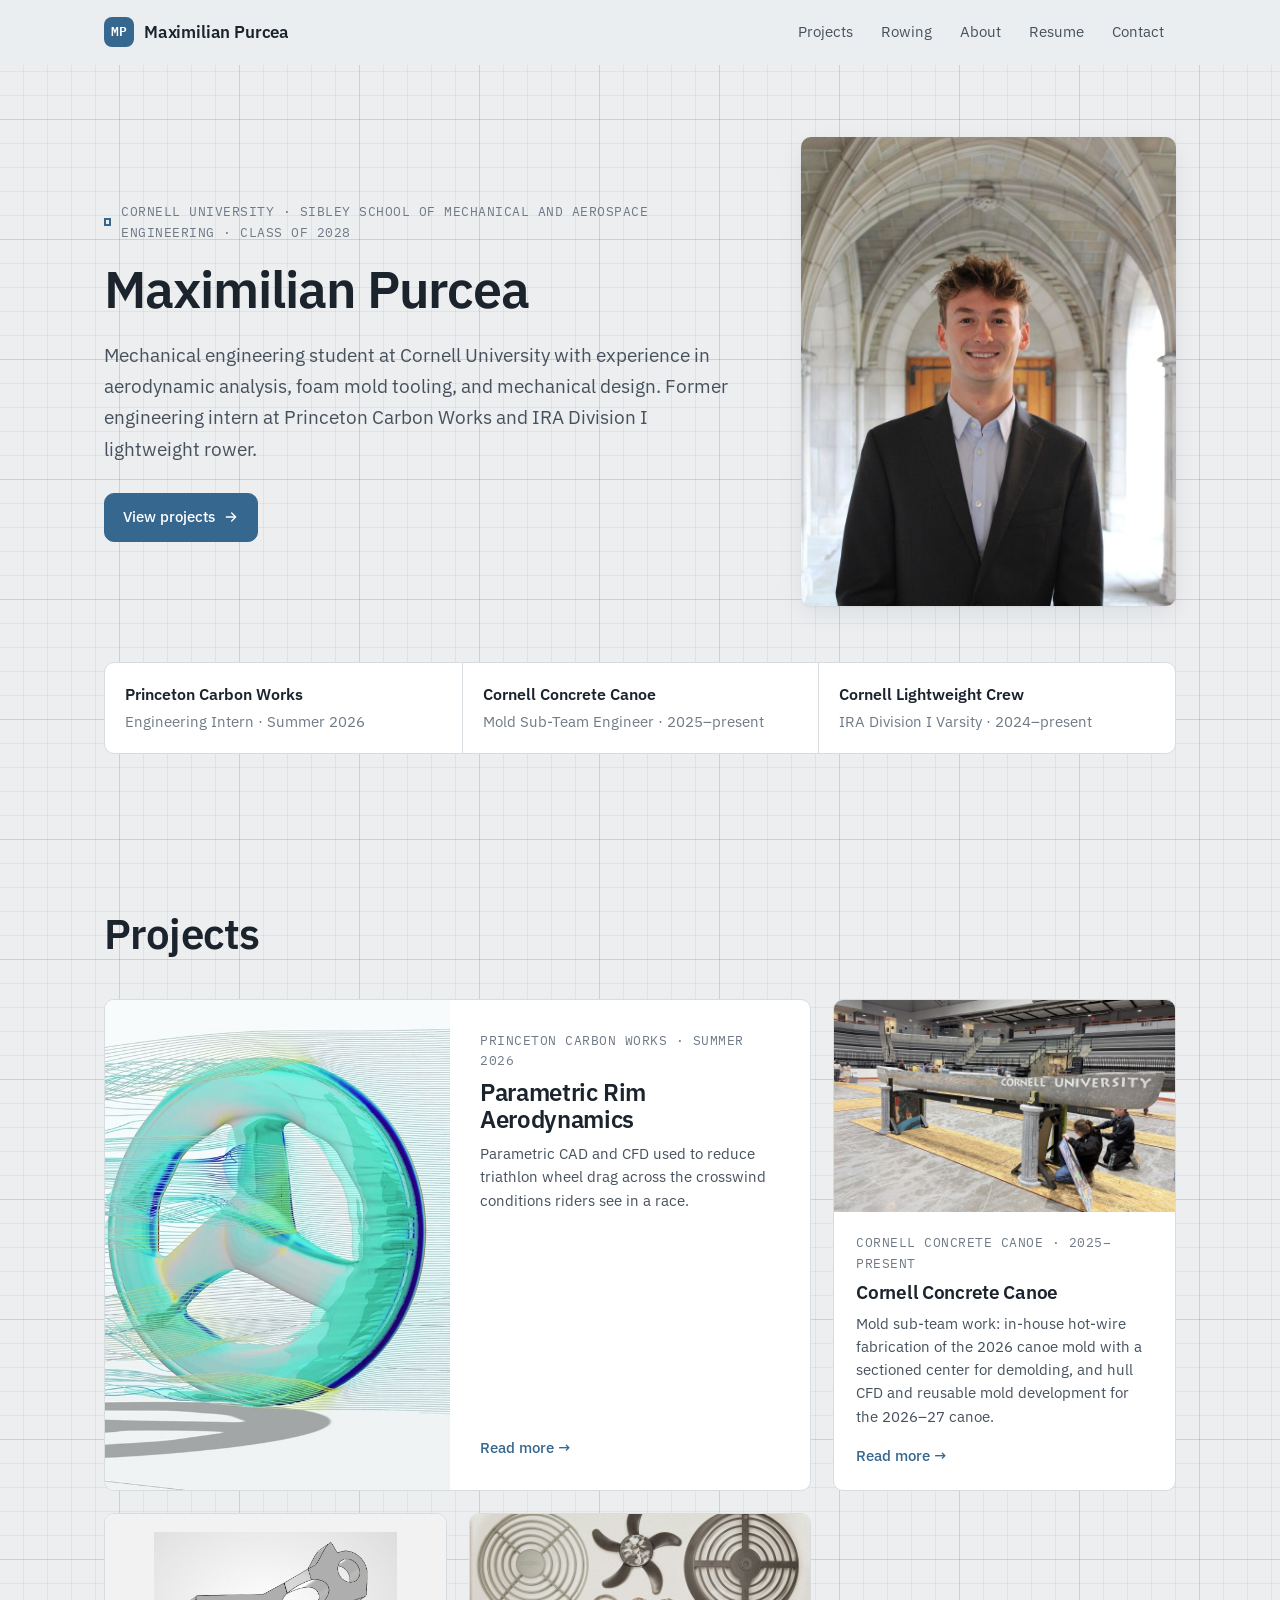
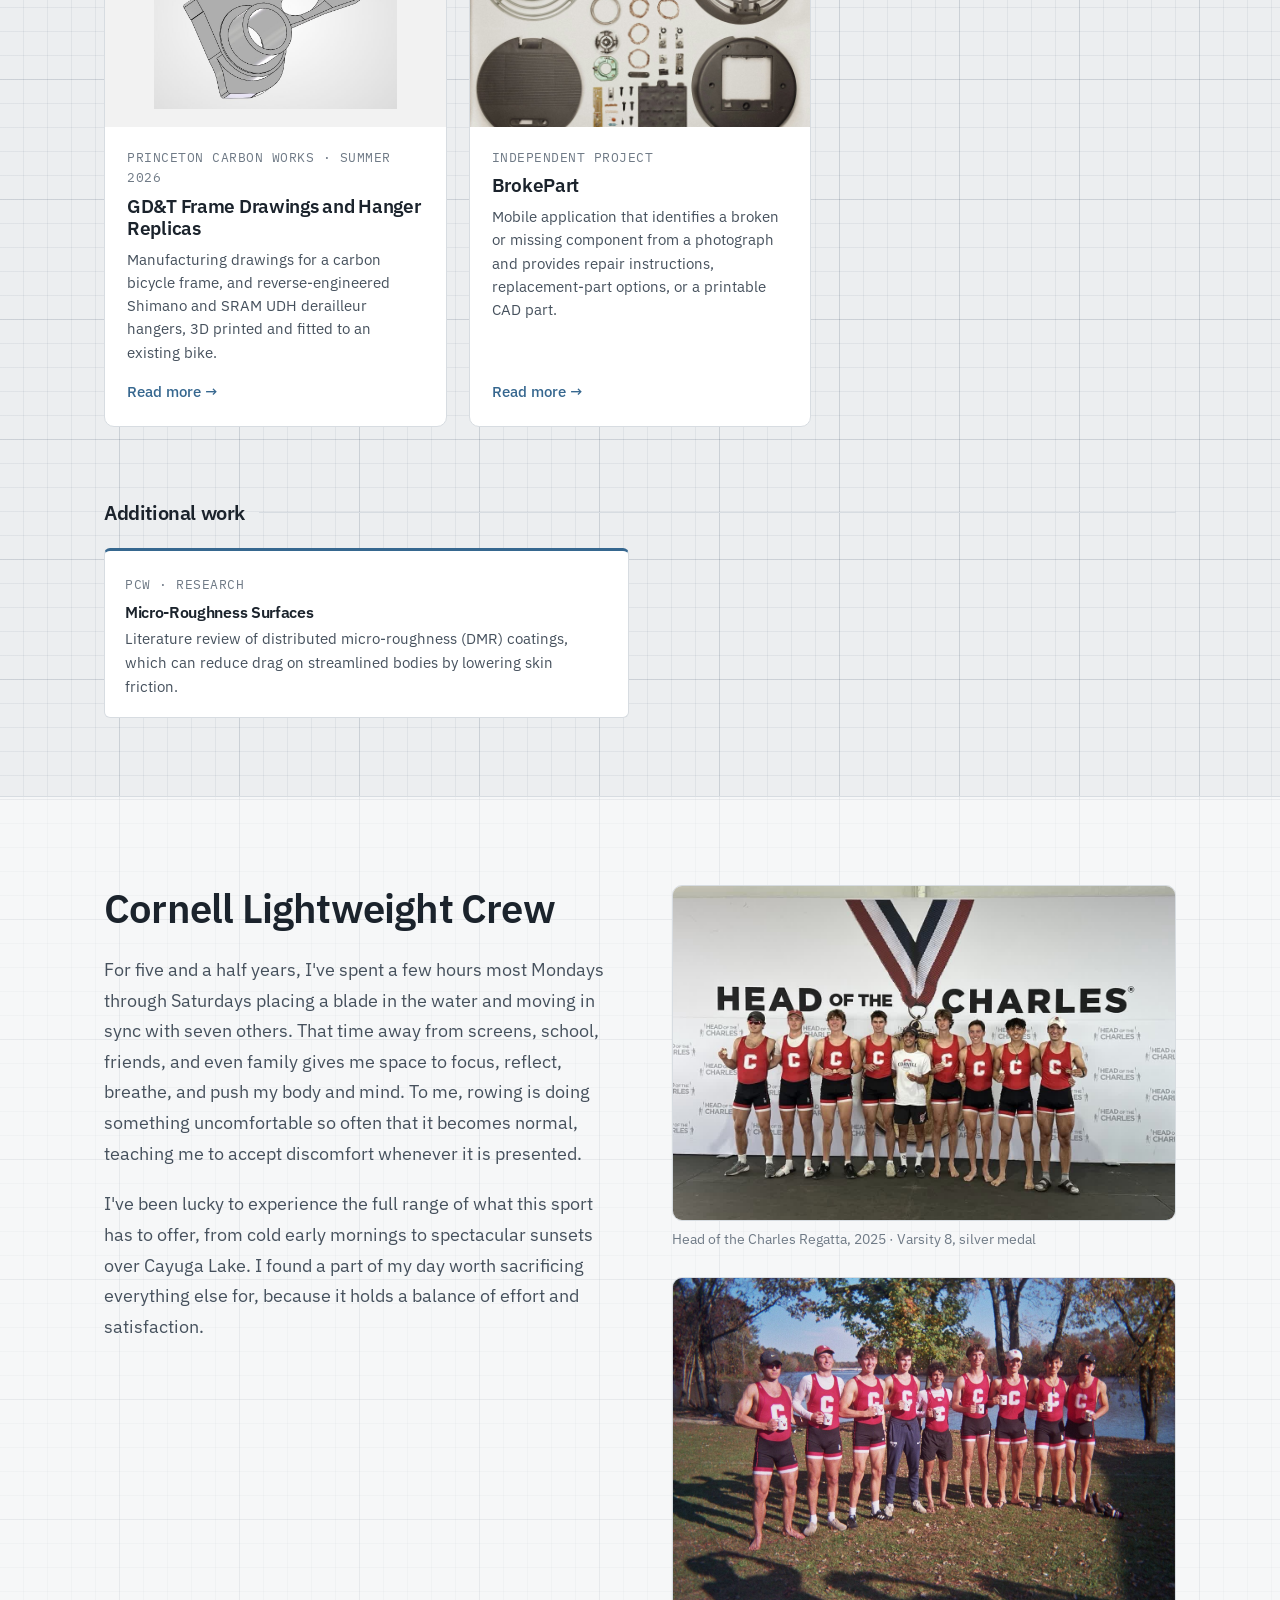
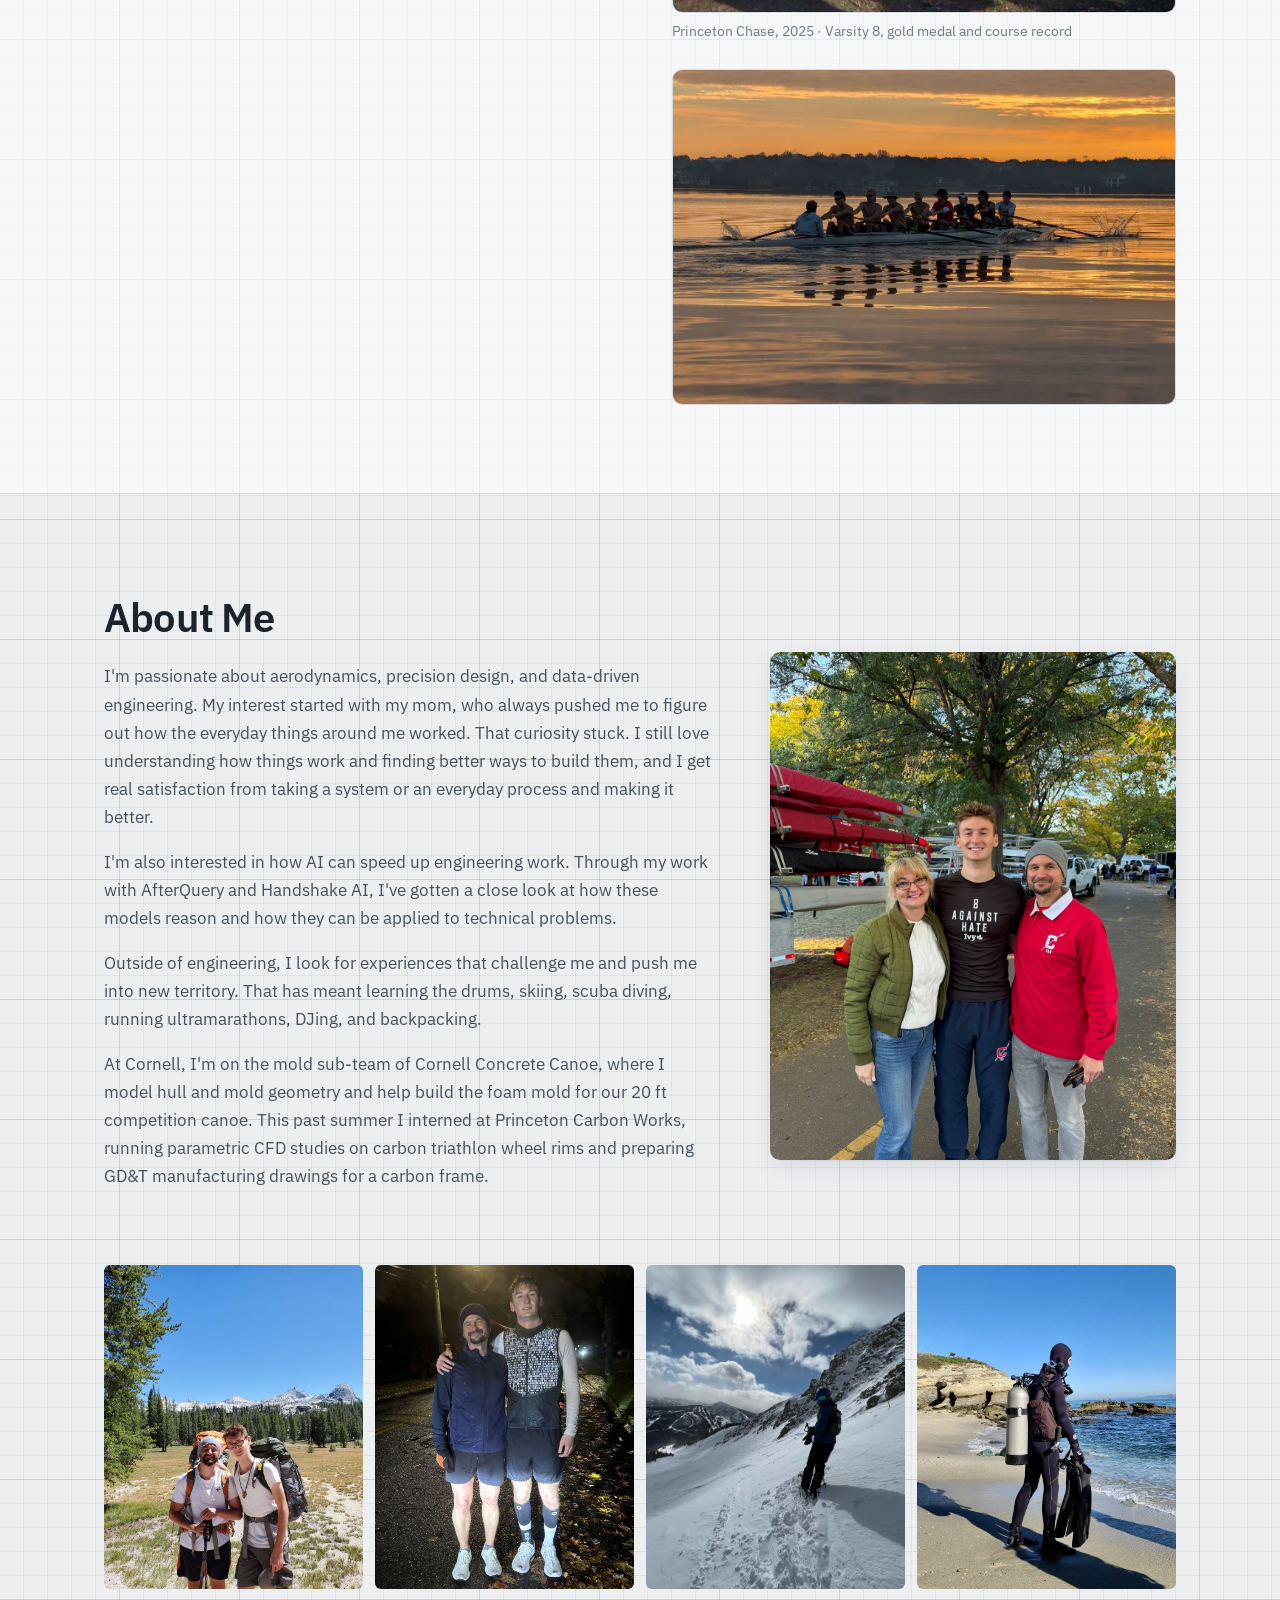
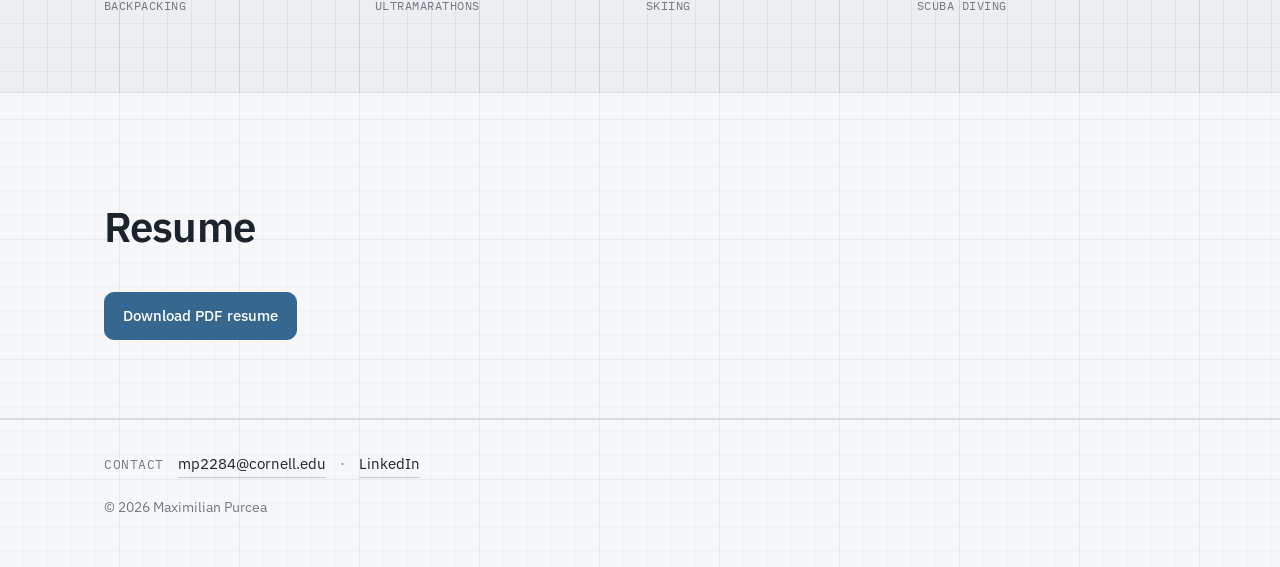
==== commit e65776af: "update" ====
--- a/index.html
+++ b/index.html
@@ -135,7 +135,7 @@
       <div class="row-copy reveal">
         <h2 class="row-title">Cornell Lightweight Crew</h2>
         <p>For five and a half years, I've spent a few hours most Mondays through Saturdays placing a blade in the water and moving in sync with seven others. That time away from screens, school, friends, and even family gives me space to focus, reflect, breathe, and push my body and mind. To me, rowing is doing something uncomfortable so often that it becomes normal, teaching me to accept discomfort whenever it is presented.</p>
-        <p>I've been lucky to experience the full range of what this sport has to offer, from cold early mornings to spectacular sunsets over Cayuga Lake. I found a part of my day worth sacrificing everything else for, because it holds a balance of effort and satisfaction. I believe you cannot truly appreciate the highs of life without feeling the lows.</p>
+        <p>I've been lucky to experience the full range of what this sport has to offer, from cold early mornings to spectacular sunsets over Cayuga Lake. I found a part of my day worth sacrificing everything else for, because it holds a balance of effort and satisfaction.</p>
       </div>
       <div class="row-photos reveal">
         <figure><img src="img/rowing-hocr-medals.jpg" alt="Cornell lightweight varsity eight with silver medals at the Head of the Charles Regatta" loading="lazy"><figcaption>Head of the Charles Regatta, 2025 · Varsity 8, silver medal</figcaption></figure>
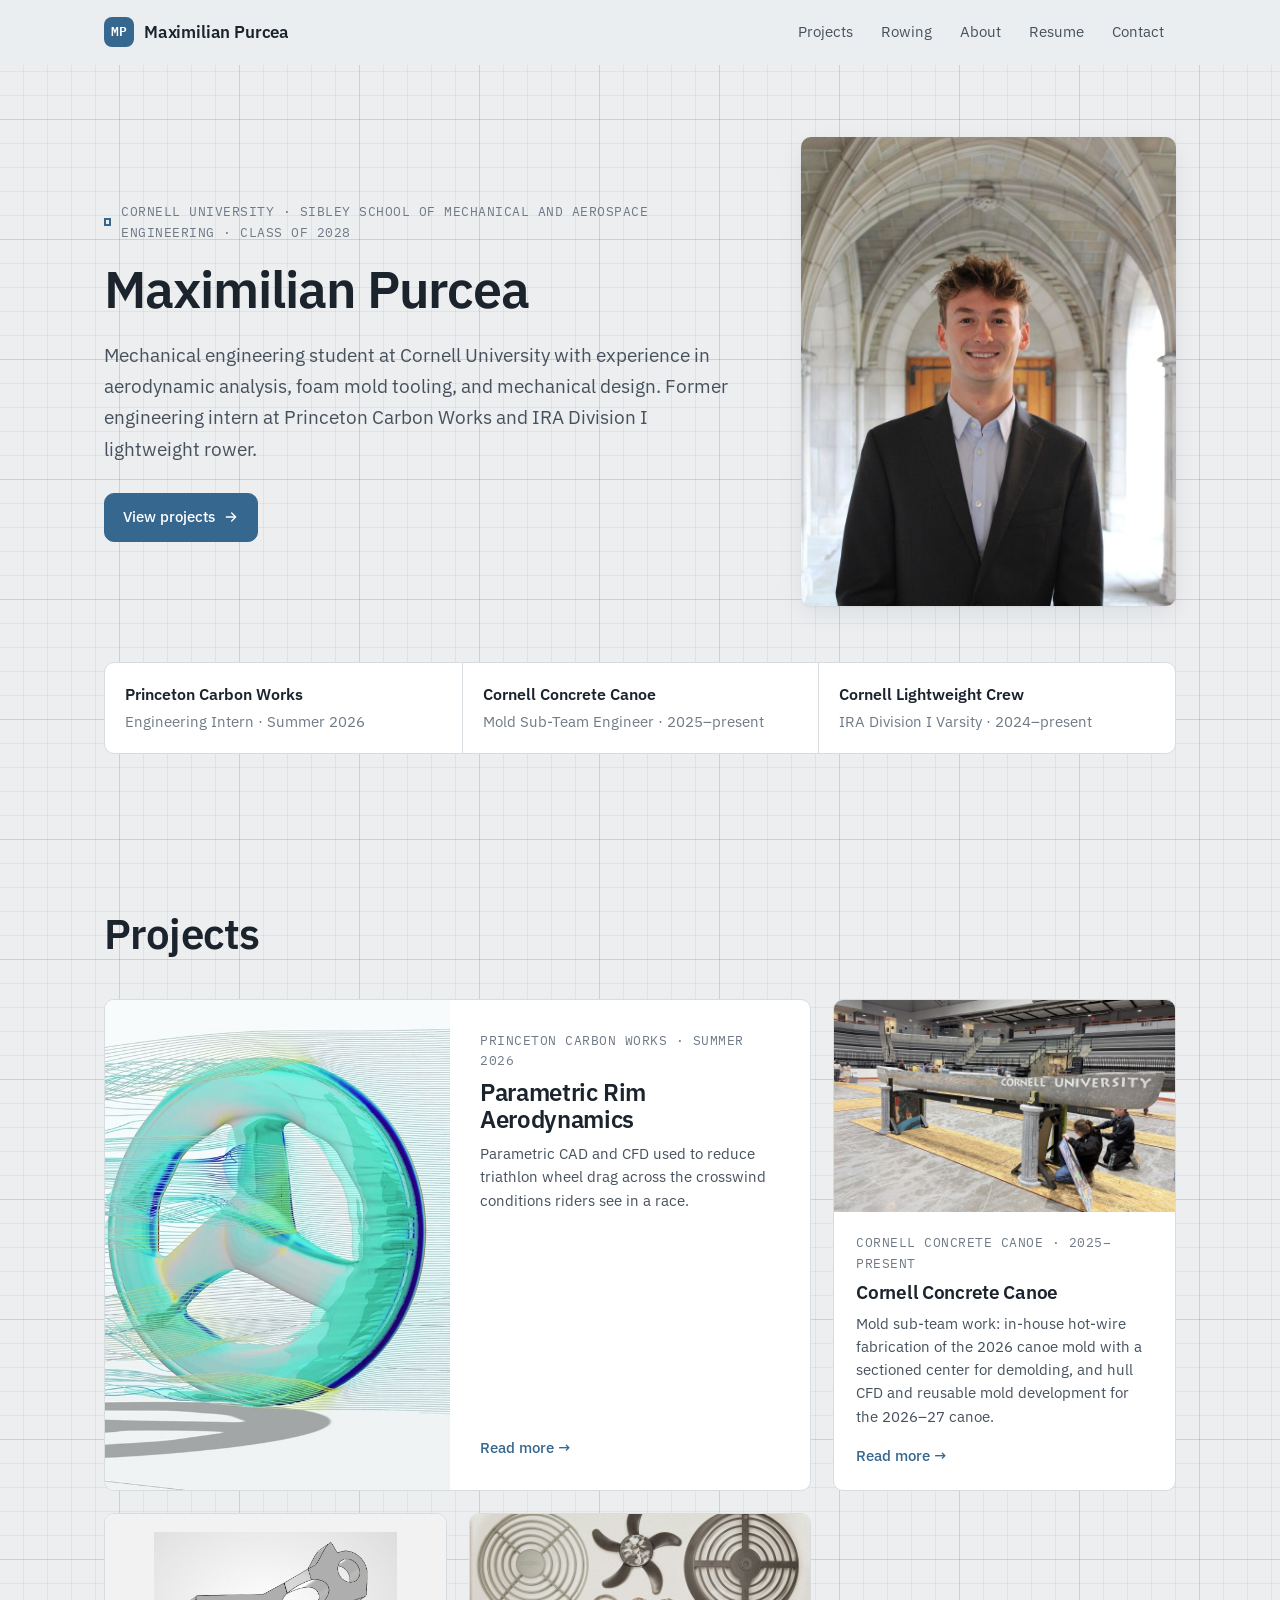
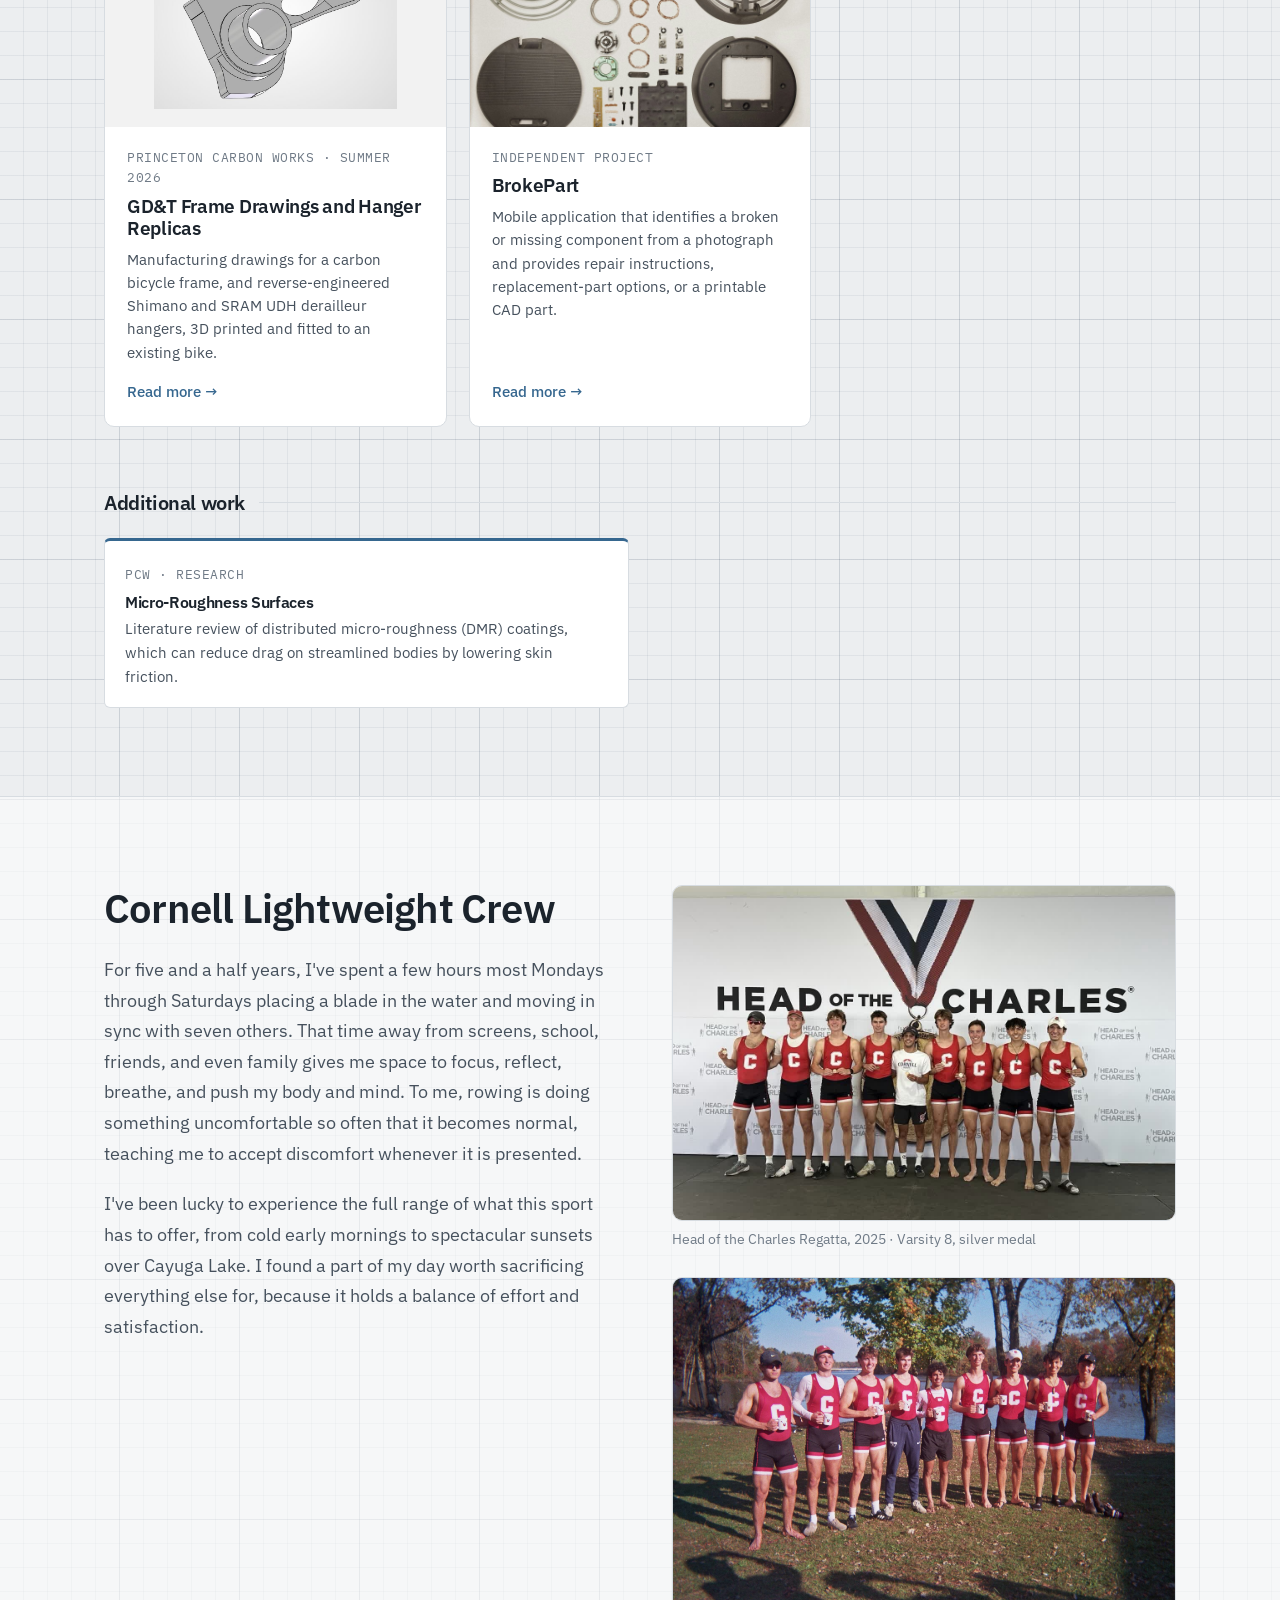
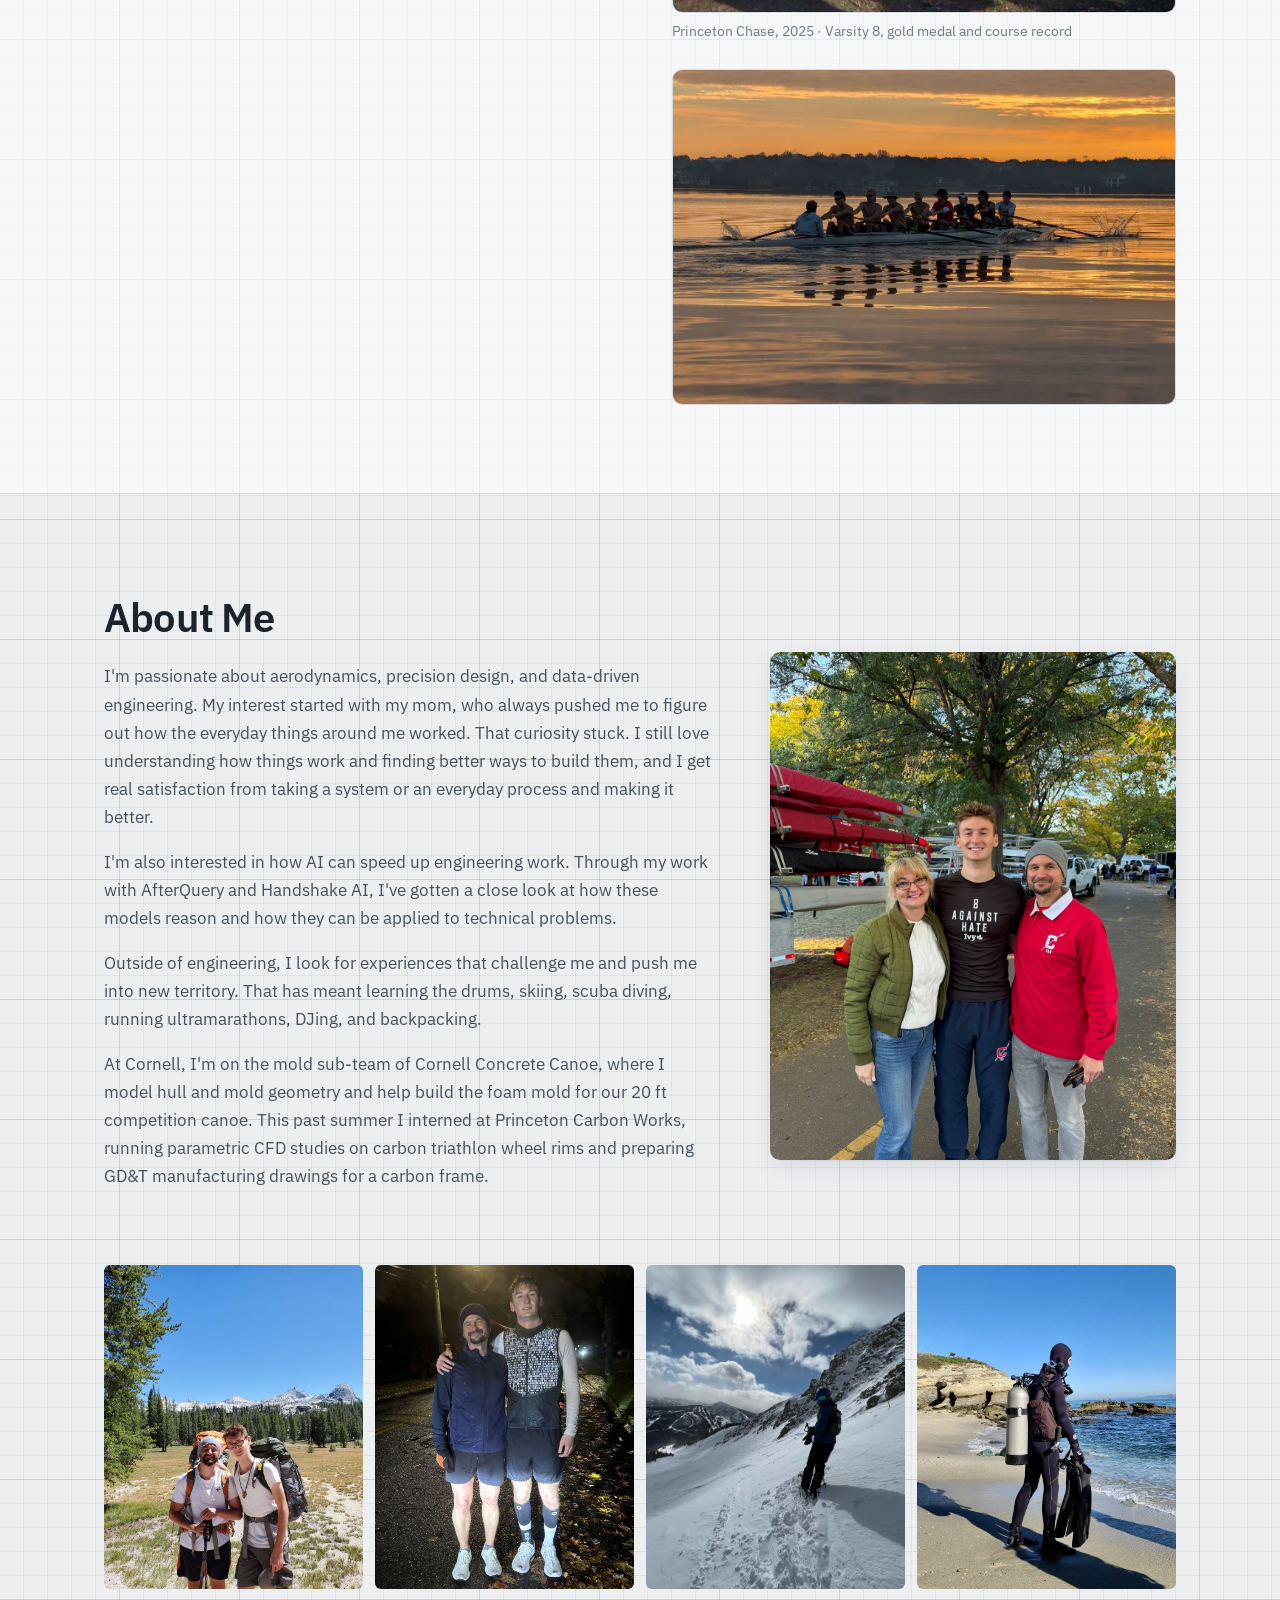
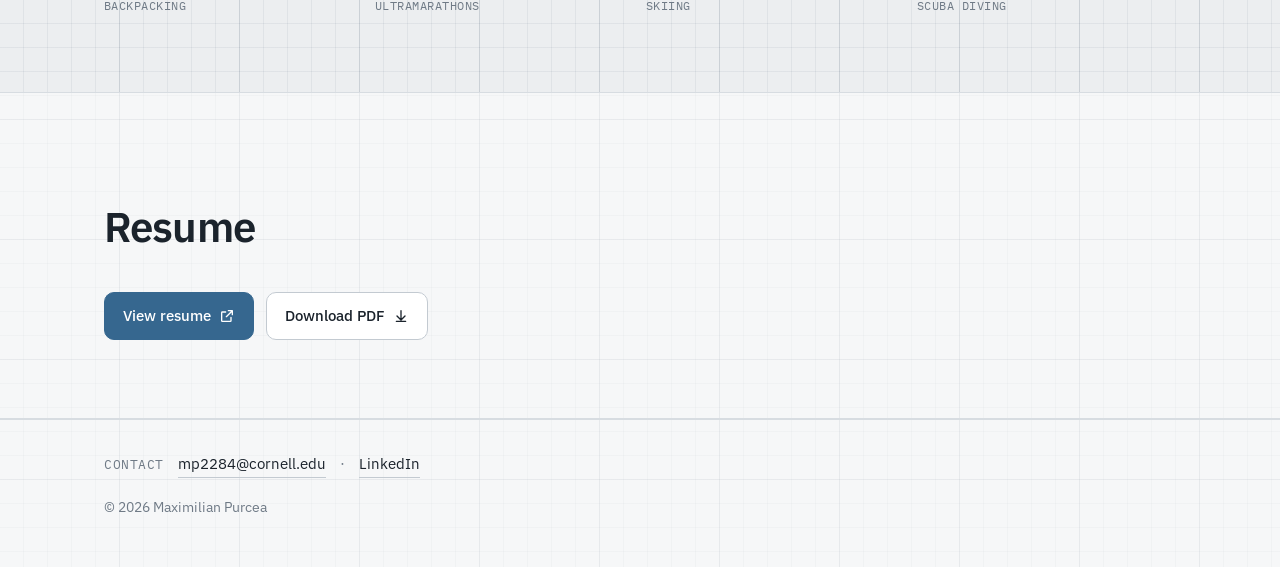
==== commit 75f6063d: "update" ====
--- a/index.html
+++ b/index.html
@@ -182,7 +182,10 @@
     </div>
 
     <div class="resume-dl reveal">
-      <a class="btn btn-primary" href="assets/Maximilian_Purcea_Resume.pdf" target="_blank" rel="noopener">Download PDF resume</a>
+      <a class="btn btn-primary" href="assets/Maximilian_Purcea_Resume.pdf" target="_blank" rel="noopener">View resume
+        <svg viewBox="0 0 24 24" fill="none" stroke="currentColor" stroke-width="2" stroke-linecap="round" stroke-linejoin="round"><path d="M14 4h6v6M20 4l-9 9M18 14v5a1 1 0 0 1-1 1H5a1 1 0 0 1-1-1V7a1 1 0 0 1 1-1h5"/></svg></a>
+      <a class="btn" href="assets/Maximilian_Purcea_Resume.pdf" download="Maximilian_Purcea_Resume.pdf">Download PDF
+        <svg viewBox="0 0 24 24" fill="none" stroke="currentColor" stroke-width="2" stroke-linecap="round" stroke-linejoin="round"><path d="M12 4v12M6 12l6 6 6-6M5 20h14"/></svg></a>
     </div>
   </div>
 </section>
--- a/css/style.css
+++ b/css/style.css
@@ -620,5 +620,5 @@
 .prose figure.center-fig figcaption { text-align: center; }
 .gallery.lettered img { aspect-ratio: 4 / 3; }
 
-.resume-dl { margin-top: 8px; }
+.resume-dl { margin-top: 8px; display: flex; flex-wrap: wrap; gap: 12px; }
 .resume-dl .btn { display: inline-flex; width: auto; }
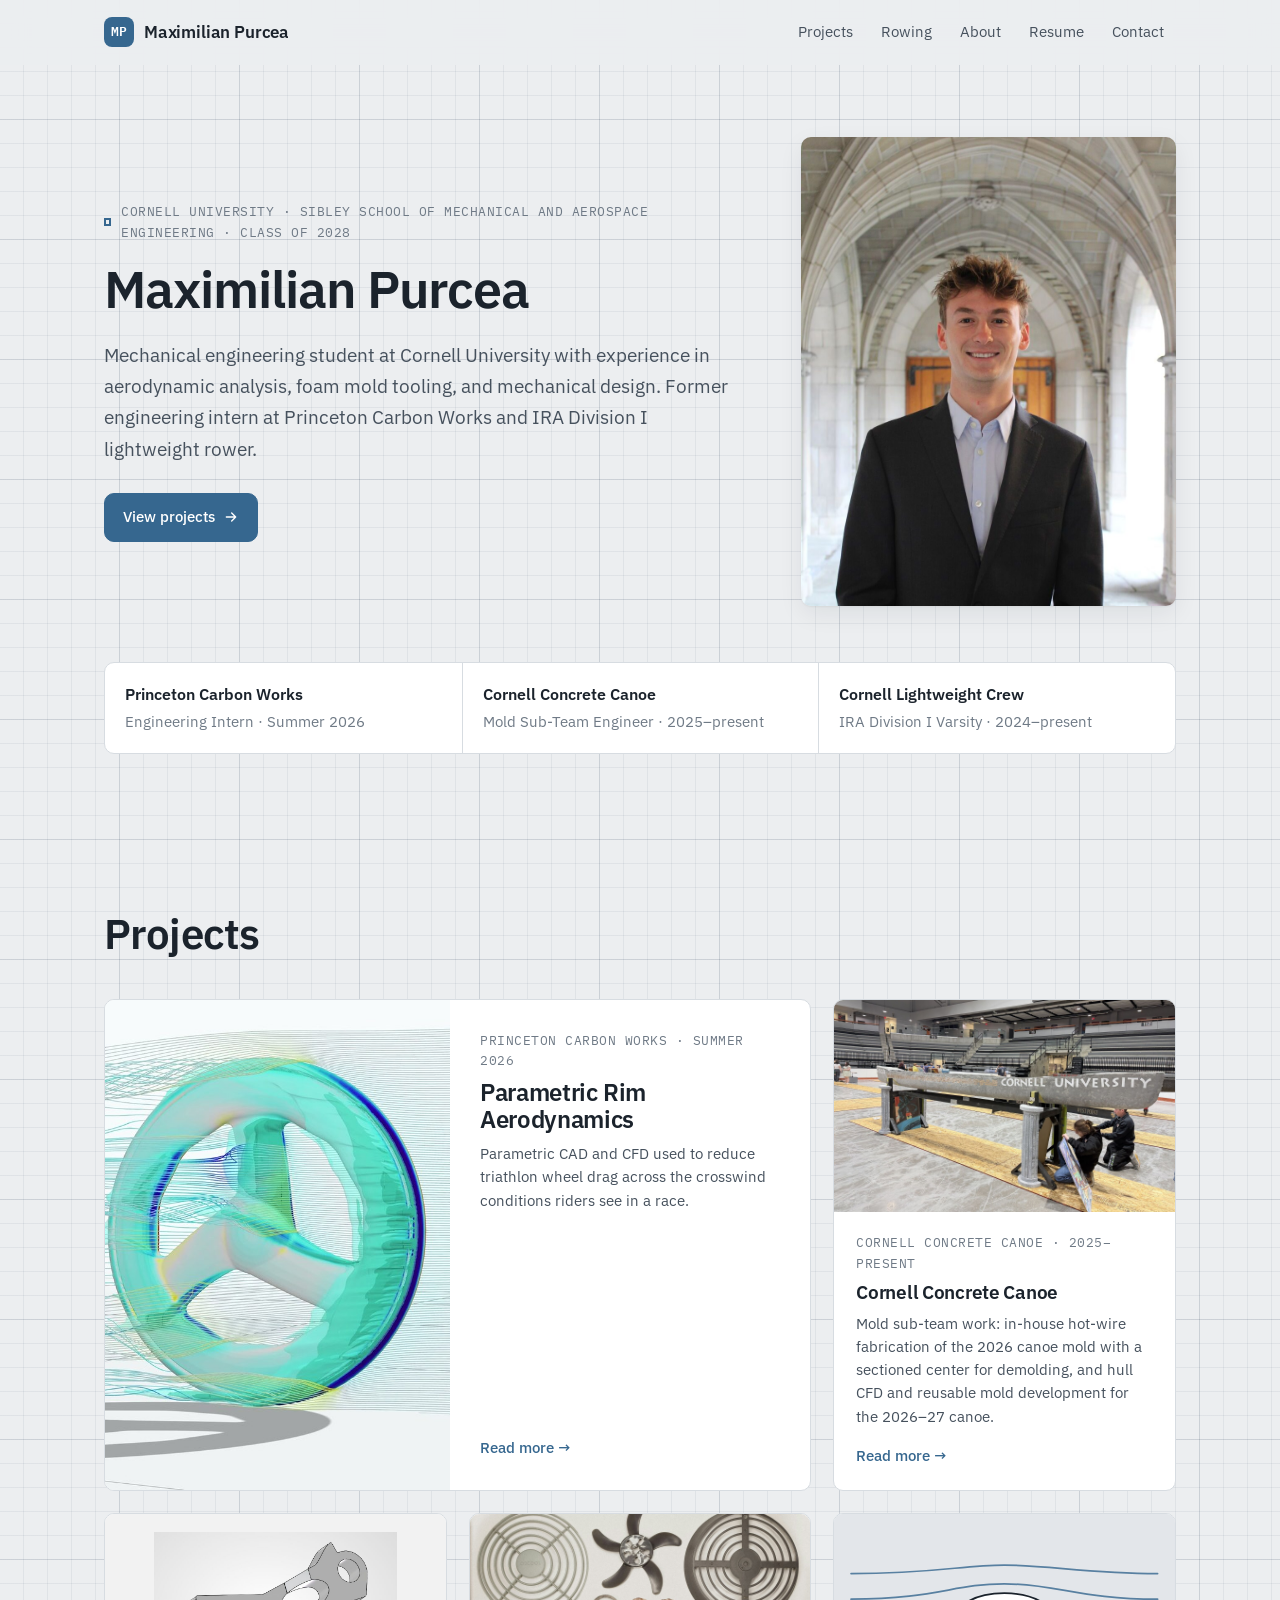
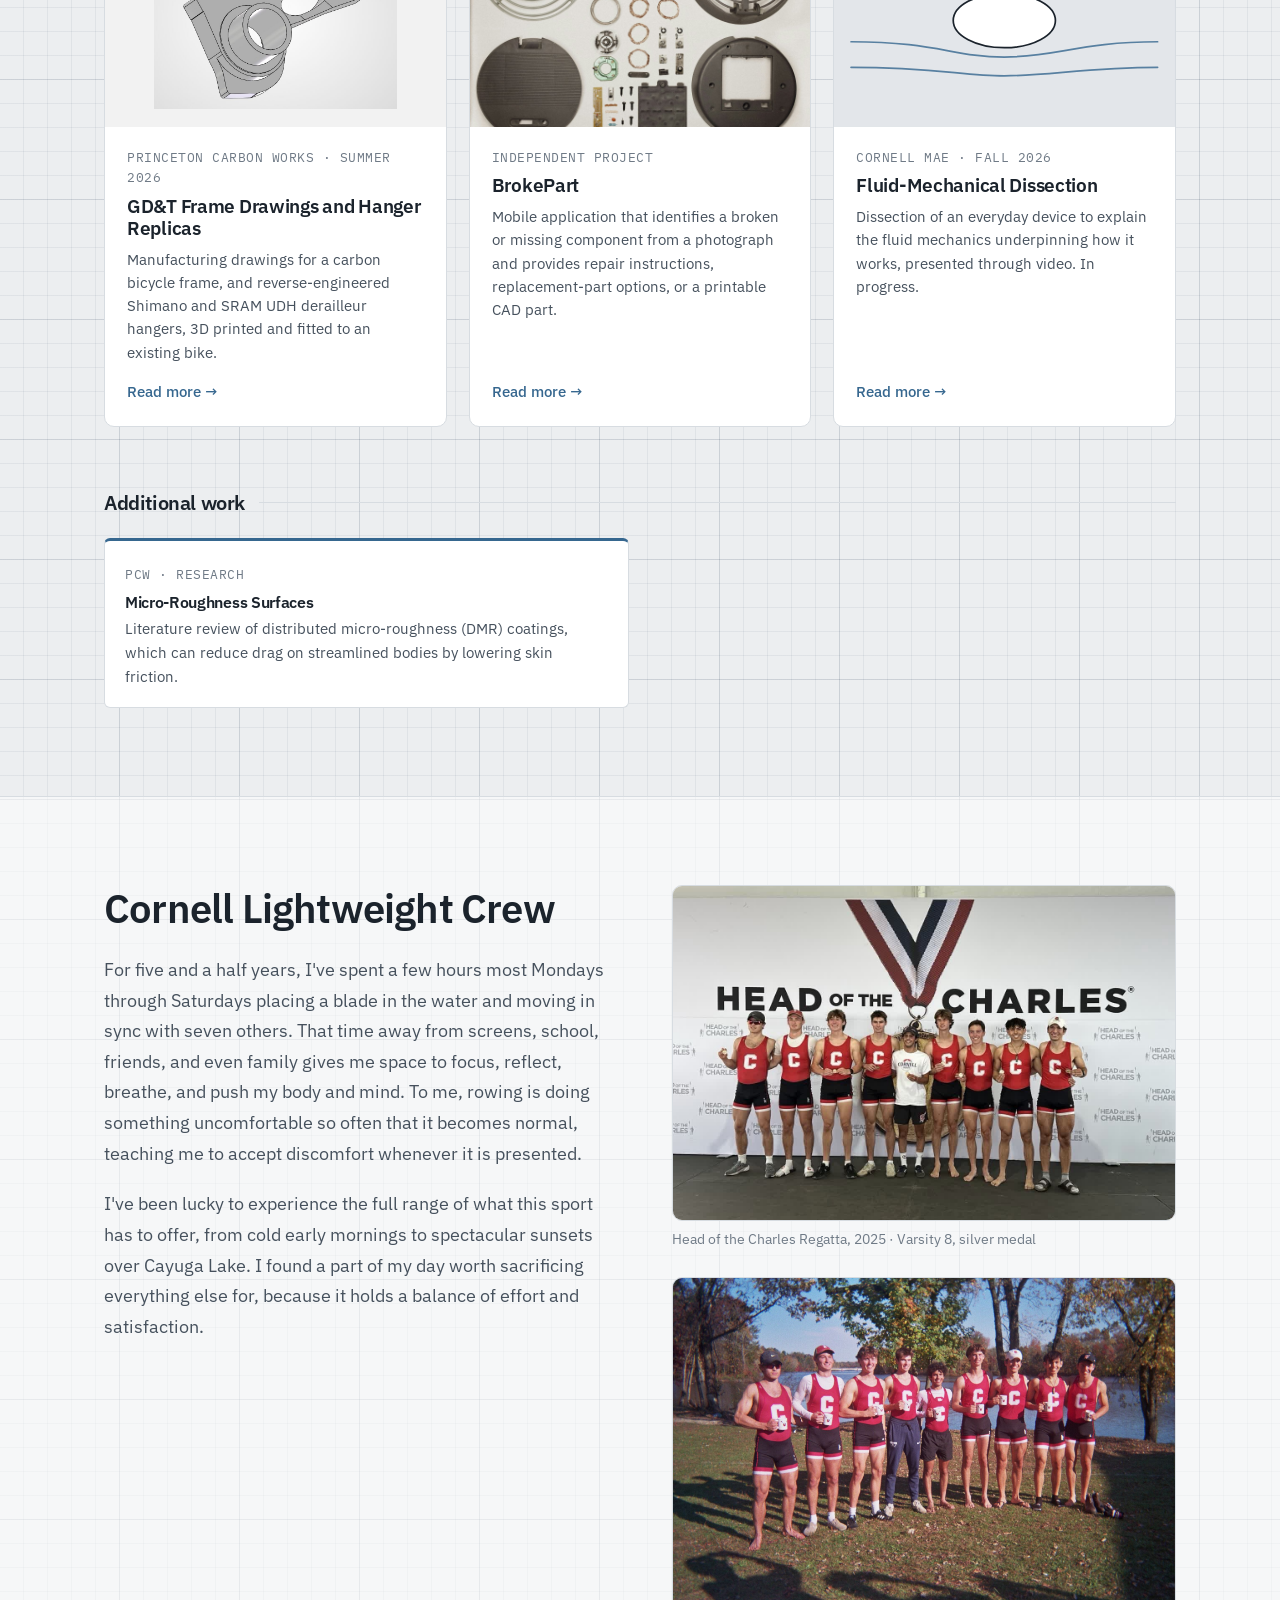
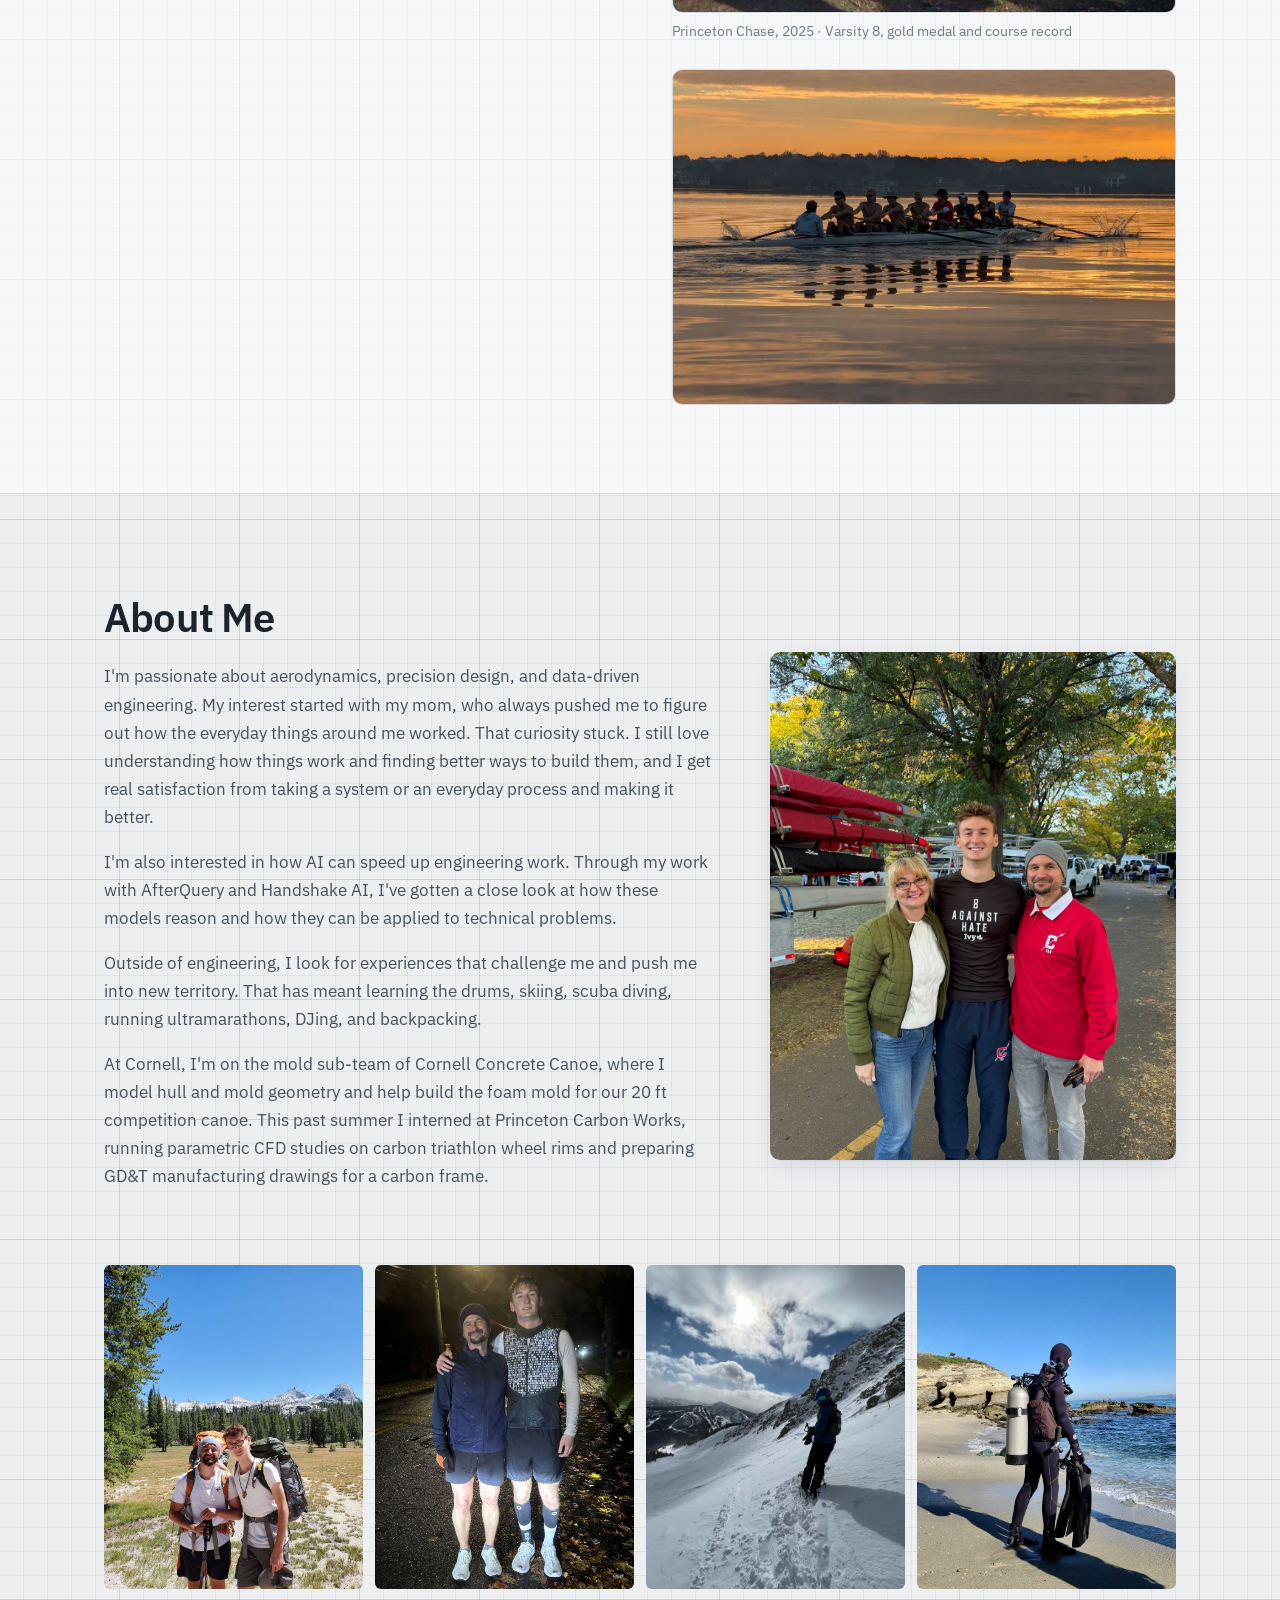
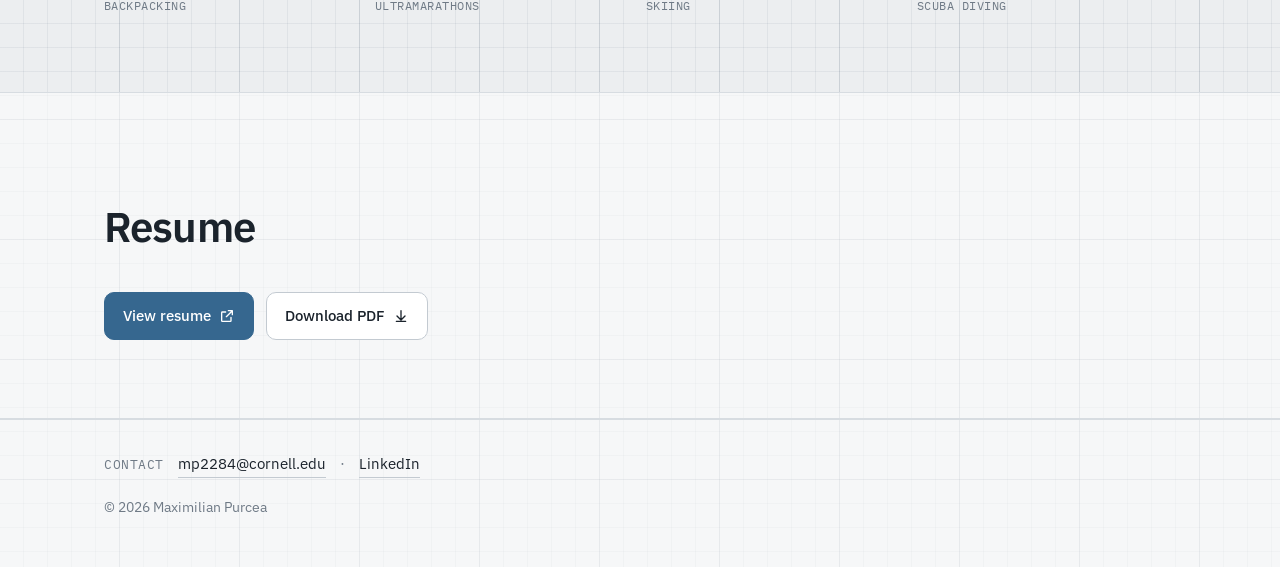
==== commit ebfcbcb2: "fluids" ====
--- a/index.html
+++ b/index.html
@@ -114,6 +114,27 @@
           <span class="more">Read more →</span>
         </div>
       </a>
+
+      <a class="card reveal" href="projects/fluid-mechanical-dissection.html">
+        <div class="card-media">
+          <svg viewBox="0 0 400 250" role="img" aria-label="Streamlines flowing around a body">
+            <rect width="400" height="250" fill="var(--bg-soft)"/>
+            <g fill="none" stroke="var(--accent)" stroke-width="2" stroke-linecap="round" opacity=".8">
+              <path d="M20 70 C120 70 150 60 200 60 S300 70 380 70"/>
+              <path d="M20 100 C120 100 140 82 200 82 S290 100 380 100"/>
+              <path d="M20 150 C120 150 140 168 200 168 S290 150 380 150"/>
+              <path d="M20 180 C120 180 150 190 200 190 S300 180 380 180"/>
+            </g>
+            <ellipse cx="200" cy="125" rx="60" ry="32" fill="var(--bg-card)" stroke="var(--ink)" stroke-width="2"/>
+          </svg>
+        </div>
+        <div class="card-body">
+          <span class="mono">Cornell MAE · Fall 2026</span>
+          <h3>Fluid-Mechanical Dissection</h3>
+          <p>Dissection of an everyday device to explain the fluid mechanics underpinning how it works, presented through video. In progress.</p>
+          <span class="more">Read more →</span>
+        </div>
+      </a>
     </div>
 
     <!-- More work -->
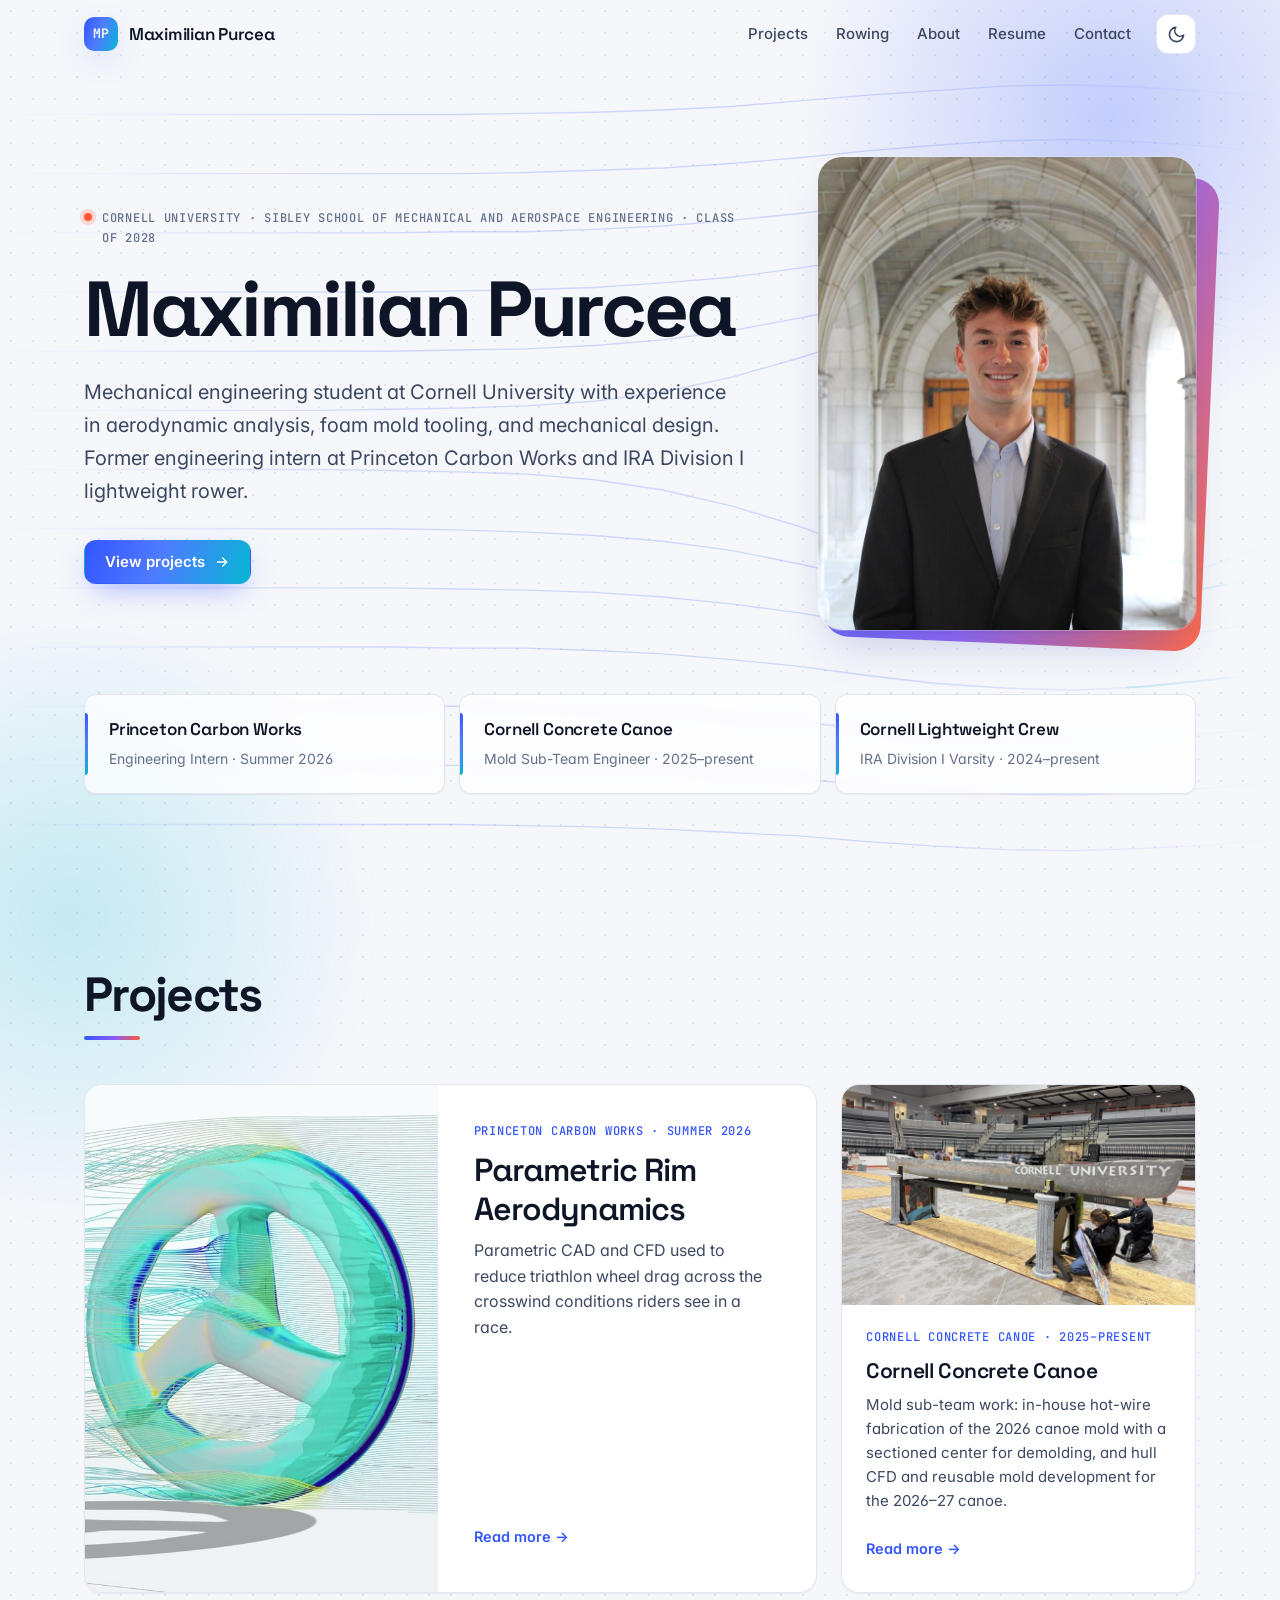
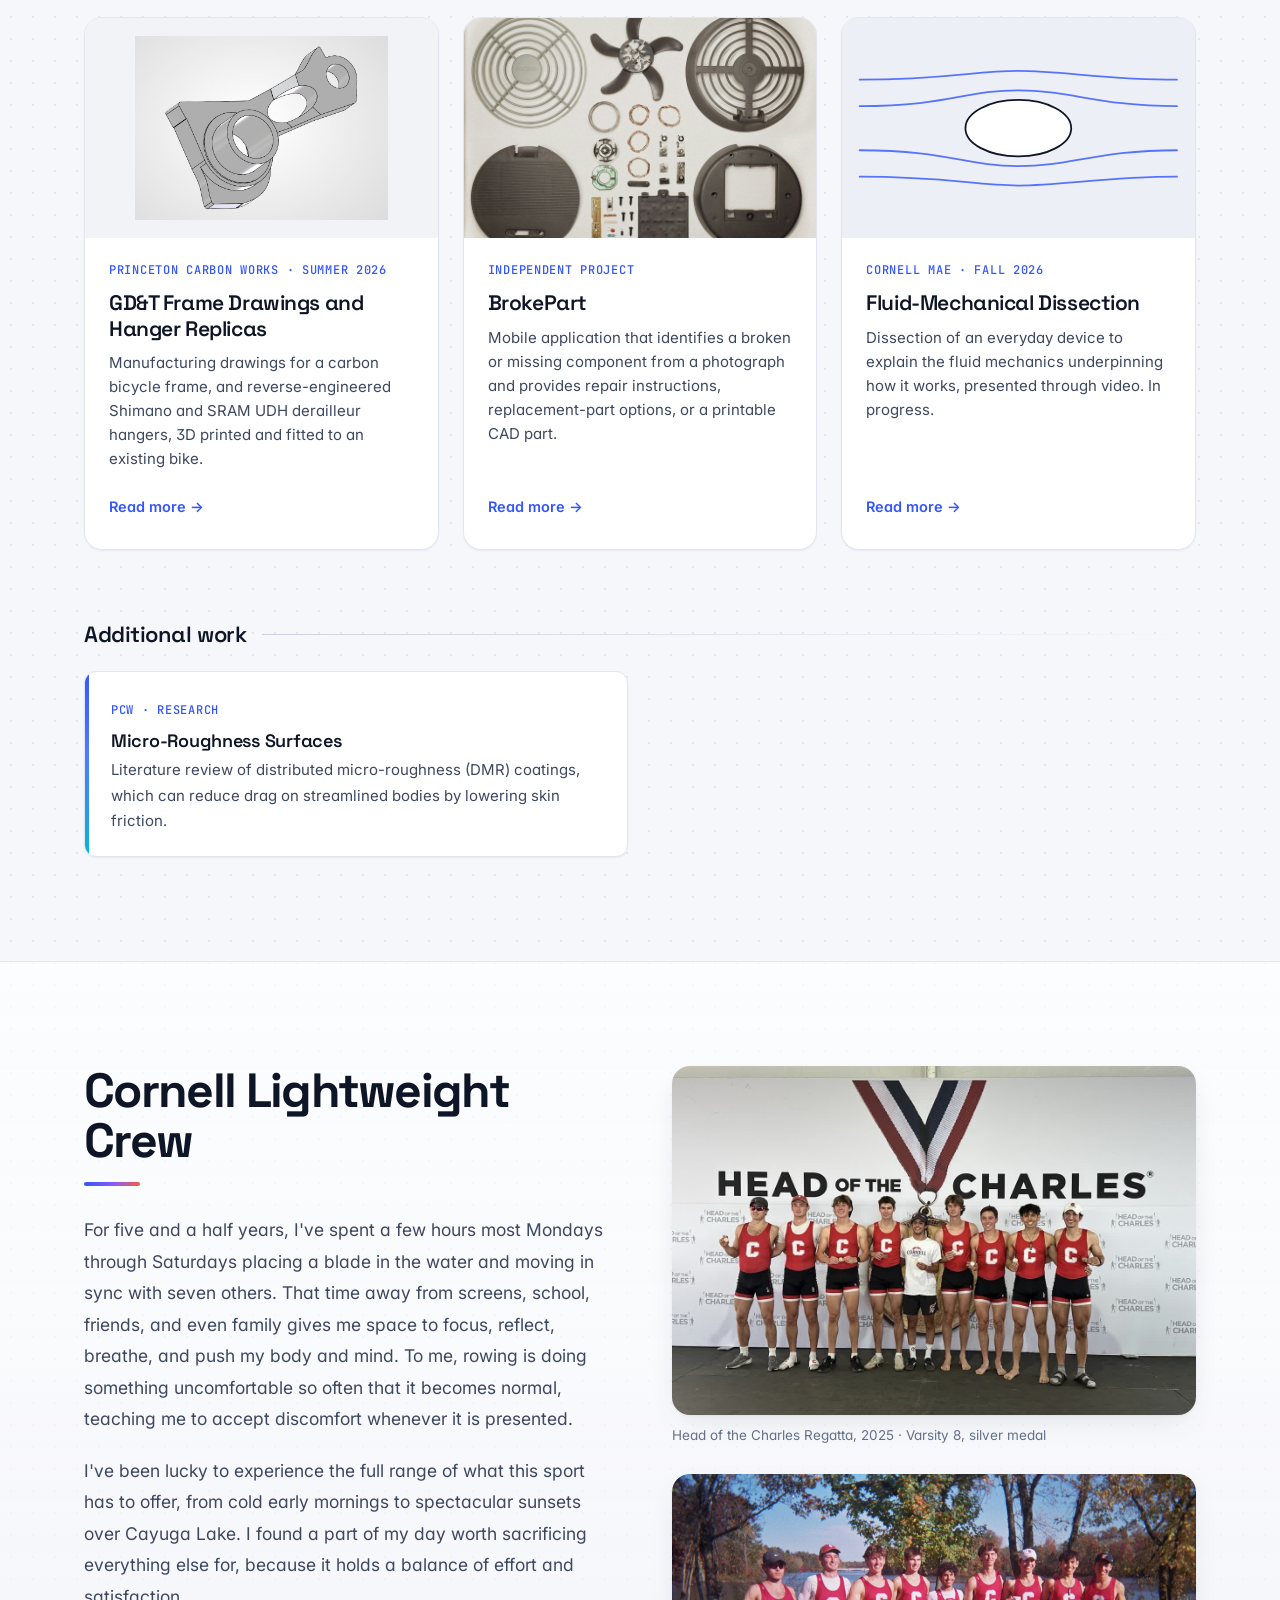
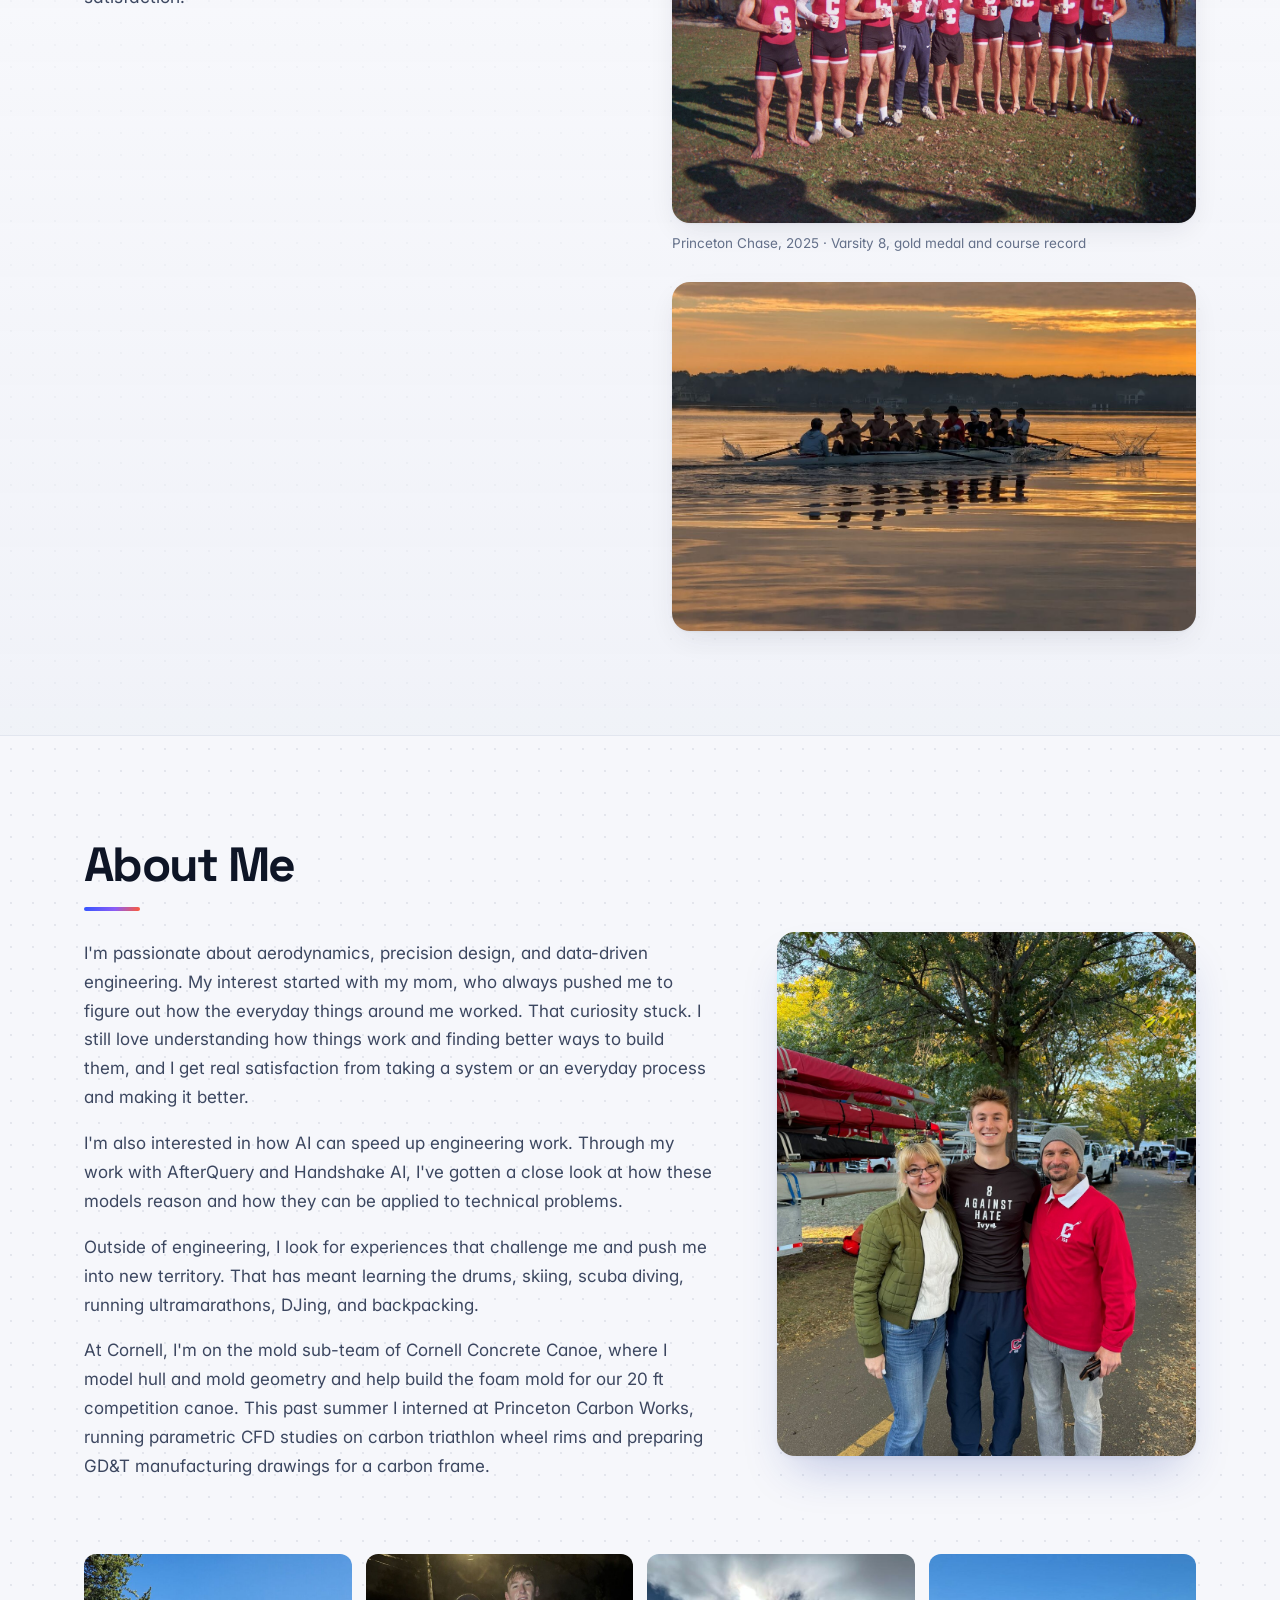
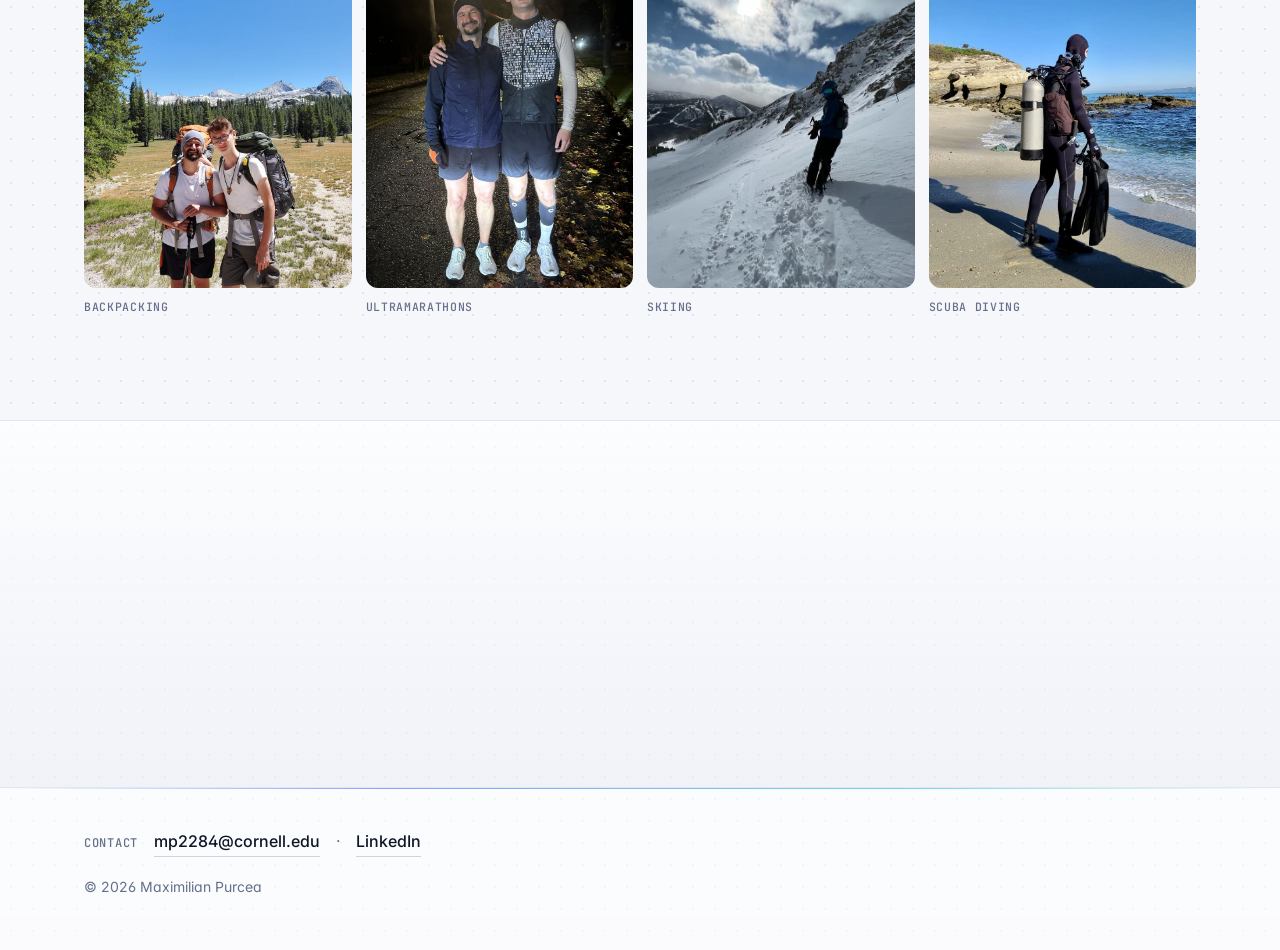
==== commit 2b9575c4: "Redesign portfolio: modern type, color accents, dark mode and motion - New design tokens: electric b" ====
--- a/index.html
+++ b/index.html
@@ -14,9 +14,10 @@
   <link rel="icon" href="img/favicon.svg" type="image/svg+xml">
   <link rel="preconnect" href="https://fonts.googleapis.com">
   <link rel="preconnect" href="https://fonts.gstatic.com" crossorigin>
-  <link href="https://fonts.googleapis.com/css2?family=IBM+Plex+Mono:wght@400;500&family=IBM+Plex+Sans:wght@400;500;600&display=swap" rel="stylesheet">
+  <link href="https://fonts.googleapis.com/css2?family=Inter:wght@400;500;600&family=JetBrains+Mono:wght@400;500&family=Space+Grotesk:wght@500;600;700&display=swap" rel="stylesheet">
   <link rel="stylesheet" href="css/style.css">
-  <script>document.documentElement.classList.remove('no-js');</script>
+  <meta name="color-scheme" content="light dark">
+  <script>(function(d){d.className=d.className.replace('no-js','js');try{var t=localStorage.getItem('theme');if(t)d.setAttribute('data-theme',t)}catch(e){}addEventListener('load',function(){if(!window.__mp)d.classList.remove('js')})})(document.documentElement);</script>
 </head>
 <body>
 <a class="skip" href="#main">Skip to content</a>
@@ -24,9 +25,6 @@
 <header class="site-header">
   <nav class="container nav" aria-label="Primary">
     <a class="brand" href="#top"><span class="brand-mark">MP</span><span>Maximilian Purcea</span></a>
-    <button class="nav-toggle" aria-label="Open menu" aria-expanded="false" aria-controls="nav-links">
-      <svg viewBox="0 0 24 24" fill="none" stroke="currentColor" stroke-width="2" stroke-linecap="round"><path d="M4 7h16M4 12h16M4 17h16"/></svg>
-    </button>
     <ul class="nav-links" id="nav-links">
       <li><a href="#projects">Projects</a></li>
       <li><a href="#rowing">Rowing</a></li>
@@ -34,6 +32,15 @@
       <li><a href="#resume">Resume</a></li>
       <li><a href="#contact">Contact</a></li>
     </ul>
+    <div class="nav-actions">
+      <button class="icon-btn theme-btn" id="theme-btn" type="button" aria-label="Toggle dark mode" aria-pressed="false">
+        <svg class="i-moon" viewBox="0 0 24 24" fill="none" stroke="currentColor" stroke-width="2" stroke-linecap="round" stroke-linejoin="round" aria-hidden="true"><path d="M21 12.8A9 9 0 1 1 11.2 3a7 7 0 0 0 9.8 9.8z"/></svg>
+        <svg class="i-sun" viewBox="0 0 24 24" fill="none" stroke="currentColor" stroke-width="2" stroke-linecap="round" stroke-linejoin="round" aria-hidden="true"><circle cx="12" cy="12" r="4"/><path d="M12 2v2M12 20v2M4.9 4.9l1.4 1.4M17.7 17.7l1.4 1.4M2 12h2M20 12h2M4.9 19.1l1.4-1.4M17.7 6.3l1.4-1.4"/></svg>
+      </button>
+      <button class="nav-toggle" type="button" aria-label="Open menu" aria-expanded="false" aria-controls="nav-links">
+        <svg viewBox="0 0 24 24" fill="none" stroke="currentColor" stroke-width="2" stroke-linecap="round" aria-hidden="true"><path class="bar b1" d="M4 7h16"/><path class="bar b2" d="M4 12h16"/><path class="bar b3" d="M4 17h16"/></svg>
+      </button>
+    </div>
   </nav>
 </header>
 
@@ -41,6 +48,26 @@
 
 <!-- ============================ HERO ============================ -->
 <section class="hero" id="top">
+    <svg class="hero-flow" viewBox="0 0 1440 700" preserveAspectRatio="xMidYMid slice" aria-hidden="true" focusable="false">
+      <defs><linearGradient id="flowGrad" x1="0" x2="1440" y1="0" y2="0" gradientUnits="userSpaceOnUse"><stop offset="0" style="stop-color:var(--accent)"/><stop offset="1" style="stop-color:var(--accent-2)"/></linearGradient></defs>
+      <path d="M-40 40 20 40 80 40 140 40 200 40 260 40 320 40 380 40 440 40 500 40 560 40 620 39 680 38 740 36 800 33 860 28 920 23 980 19 1040 15 1100 14 1160 16 1220 20 1280 25 1340 30 1400 34 1460 37 1520 38"/>
+      <path d="M-40 92 20 92 80 92 140 92 200 92 260 92 320 92 380 92 440 92 500 92 560 92 620 91 680 89 740 87 800 83 860 78 920 72 980 67 1040 63 1100 62 1160 64 1220 68 1280 74 1340 80 1400 85 1460 88 1520 90"/>
+      <path d="M-40 144 20 144 80 144 140 144 200 144 260 144 320 144 380 144 440 144 500 144 560 143 620 143 680 141 740 138 800 133 860 127 920 120 980 113 1040 109 1100 107 1160 110 1220 116 1280 123 1340 129 1400 135 1460 139 1520 142"/>
+      <path d="M-40 196 20 196 80 196 140 196 200 196 260 196 320 196 380 196 440 196 500 196 560 195 620 194 680 192 740 188 800 183 860 175 920 166 980 157 1040 151 1100 150 1160 153 1220 160 1280 169 1340 178 1400 185 1460 190 1520 193"/>
+      <path d="M-40 248 20 248 80 248 140 248 200 248 260 248 320 248 380 248 440 248 500 248 560 247 620 246 680 243 740 238 800 230 860 219 920 207 980 195 1040 187 1100 185 1160 189 1220 199 1280 211 1340 223 1400 233 1460 240 1520 244"/>
+      <path d="M-40 300 20 300 80 300 140 300 200 300 260 300 320 300 380 300 440 300 500 299 560 298 620 296 680 292 740 284 800 271 860 254 920 235 980 216 1040 204 1100 200 1160 207 1220 222 1280 241 1340 260 1400 276 1460 287 1520 294"/>
+      <path d="M-40 352 20 352 80 352 140 352 200 352 260 352 320 352 380 352 440 352 500 353 560 354 620 356 680 361 740 370 800 384 860 402 920 424 980 444 1040 458 1100 462 1160 454 1220 437 1280 416 1340 396 1400 378 1460 366 1520 359"/>
+      <path d="M-40 404 20 404 80 404 140 404 200 404 260 404 320 404 380 404 440 404 500 404 560 405 620 407 680 410 740 415 800 423 860 435 920 448 980 460 1040 469 1100 471 1160 466 1220 456 1280 443 1340 431 1400 420 1460 413 1520 408"/>
+      <path d="M-40 456 20 456 80 456 140 456 200 456 260 456 320 456 380 456 440 456 500 456 560 457 620 458 680 460 740 464 800 470 860 478 920 488 980 496 1040 503 1100 504 1160 501 1220 494 1280 484 1340 475 1400 468 1460 462 1520 459"/>
+      <path d="M-40 508 20 508 80 508 140 508 200 508 260 508 320 508 380 508 440 508 500 508 560 509 620 509 680 511 740 514 800 519 860 525 920 533 980 540 1040 544 1100 546 1160 543 1220 537 1280 530 1340 523 1400 517 1460 513 1520 510"/>
+      <path d="M-40 560 20 560 80 560 140 560 200 560 260 560 320 560 380 560 440 560 500 560 560 560 620 561 680 563 740 565 800 569 860 574 920 580 980 586 1040 590 1100 591 1160 589 1220 584 1280 578 1340 572 1400 567 1460 564 1520 562"/>
+      <path d="M-40 612 20 612 80 612 140 612 200 612 260 612 320 612 380 612 440 612 500 612 560 612 620 613 680 614 740 616 800 620 860 624 920 629 980 634 1040 637 1100 638 1160 636 1220 632 1280 627 1340 622 1400 618 1460 615 1520 614"/>
+      <path d="M-40 664 20 664 80 664 140 664 200 664 260 664 320 664 380 664 440 664 500 664 560 664 620 665 680 666 740 668 800 671 860 674 920 679 980 683 1040 686 1100 687 1160 685 1220 682 1280 677 1340 673 1400 670 1460 667 1520 665"/>
+      <path class="pulse" d="M-40 196 20 196 80 196 140 196 200 196 260 196 320 196 380 196 440 196 500 196 560 195 620 194 680 192 740 188 800 183 860 175 920 166 980 157 1040 151 1100 150 1160 153 1220 160 1280 169 1340 178 1400 185 1460 190 1520 193"/>
+      <path class="pulse" d="M-40 300 20 300 80 300 140 300 200 300 260 300 320 300 380 300 440 300 500 299 560 298 620 296 680 292 740 284 800 271 860 254 920 235 980 216 1040 204 1100 200 1160 207 1220 222 1280 241 1340 260 1400 276 1460 287 1520 294"/>
+      <path class="pulse" d="M-40 404 20 404 80 404 140 404 200 404 260 404 320 404 380 404 440 404 500 404 560 405 620 407 680 410 740 415 800 423 860 435 920 448 980 460 1040 469 1100 471 1160 466 1220 456 1280 443 1340 431 1400 420 1460 413 1520 408"/>
+      <path class="pulse" d="M-40 508 20 508 80 508 140 508 200 508 260 508 320 508 380 508 440 508 500 508 560 509 620 509 680 511 740 514 800 519 860 525 920 533 980 540 1040 544 1100 546 1160 543 1220 537 1280 530 1340 523 1400 517 1460 513 1520 510"/>
+    </svg>
   <div class="container">
     <div class="hero-grid">
       <div>
@@ -172,7 +199,7 @@
   <div class="container">
     <div class="about-grid with-photo">
       <div class="about-copy reveal">
-        <h2 style="font-family:var(--font-sans);font-weight:600;font-size:clamp(28px,3.4vw,40px);margin:12px 0 22px">About Me</h2>
+        <h2 class="section-title">About Me</h2>
         <p>I'm passionate about aerodynamics, precision design, and data-driven engineering. My interest started with my mom, who always pushed me to figure out how the everyday things around me worked. That curiosity stuck. I still love understanding how things work and finding better ways to build them, and I get real satisfaction from taking a system or an everyday process and making it better.</p>
         <p>I'm also interested in how AI can speed up engineering work. Through my work with AfterQuery and Handshake AI, I've gotten a close look at how these models reason and how they can be applied to technical problems.</p>
         <p>Outside of engineering, I look for experiences that challenge me and push me into new territory. That has meant learning the drums, skiing, scuba diving, running ultramarathons, DJing, and backpacking.</p>
--- a/css/style.css
+++ b/css/style.css
@@ -1,572 +1,637 @@
 /* ==========================================================================
    Maximilian Purcea — Portfolio
-   Clean white + Cornell carnelian. Edit colors in :root below.
+   Design tokens live in :root. Light theme first, dark theme below.
+   No frameworks: plain CSS + a small dependency-free script (js/main.js).
    ========================================================================== */
 
-/* Layout concept: drafting-sheet grid background, white panels, steel-blue highlights. */
 :root {
-  --bg: #eceef0;              /* light gray drafting sheet */
-  --grid-minor: rgba(60, 80, 100, .07);
-  --grid-major: rgba(60, 80, 100, .12);
-  --bg-soft: #e3e6ea;
+  /* Surfaces */
+  --bg: #f6f7fb;
+  --bg-soft: #eceff6;
   --bg-card: #ffffff;
-  --ink: #1b232c;
-  --ink-2: #46515d;
-  --ink-3: #6f7a86;
-  --line: #d7dce1;
-  --line-strong: #c3cad1;
-  --accent: #36678f;          /* steel blue */
+  --bg-elev: rgba(255, 255, 255, .72);
+  --dot: rgba(30, 45, 90, .085);
+
+  /* Ink */
+  --ink: #0e1526;
+  --ink-2: #3c4760;
+  --ink-3: #64708a;
+
+  /* Lines */
+  --line: #e2e6ef;
+  --line-strong: #cdd3e0;
+
+  /* Accents: electric blue, flow cyan, signal coral */
+  --accent: #3355ff;
+  --accent-fill: #3355ff;        /* solid fills that carry white text */
+  --accent-2: #06b6d4;
+  --accent-3: #ff5a36;
   --accent-ink: #ffffff;
-  --accent-soft: #e2ebf3;
-  --wip: #9a5b0f;
-  --wip-soft: #fbf1e3;
-  --ok: #1f6f43;
-  --ok-soft: #e9f5ee;
-  --panel-dark: #1f2b37;
-  --panel-dark-ink: #eef2f6;
-  --shadow: 0 1px 2px rgba(20, 30, 45, .05), 0 8px 24px rgba(20, 30, 45, .07);
-  --radius: 10px;
-  --radius-sm: 6px;
-  --maxw: 1120px;
-  --font-sans: "IBM Plex Sans", system-ui, -apple-system, "Segoe UI", Roboto, sans-serif;
-  --font-serif: "IBM Plex Sans", system-ui, -apple-system, "Segoe UI", Roboto, sans-serif;
-  --font-mono: "IBM Plex Mono", ui-monospace, SFMono-Regular, Menlo, monospace;
-}
-
+  --accent-soft: #e8edff;
+  --grad: linear-gradient(110deg, #3355ff 0%, #4f7bff 45%, #06b6d4 100%);
+  --grad-warm: linear-gradient(110deg, #3355ff 0%, #8b5cf6 55%, #ff5a36 100%);
+
+  --media-light: #f2f3f6;        /* backdrop for white-background renders */
+
+  /* Depth */
+  --shadow-sm: 0 1px 2px rgba(15, 25, 50, .06);
+  --shadow: 0 1px 2px rgba(15, 25, 50, .05), 0 10px 30px -8px rgba(15, 25, 50, .12);
+  --shadow-lg: 0 2px 4px rgba(15, 25, 50, .04), 0 24px 48px -16px rgba(30, 55, 160, .28);
+  --glow: 0 10px 30px -10px rgba(51, 85, 255, .55);
+
+  /* Shape & rhythm */
+  --radius: 18px;
+  --radius-sm: 12px;
+  --radius-xs: 8px;
+  --maxw: 1160px;
+  --gutter: 24px;
+
+  /* Type */
+  --font-display: "Space Grotesk", "Inter", system-ui, -apple-system, "Segoe UI", Roboto, sans-serif;
+  --font-sans: "Inter", system-ui, -apple-system, "Segoe UI", Roboto, sans-serif;
+  --font-mono: "JetBrains Mono", ui-monospace, SFMono-Regular, Menlo, monospace;
+
+  /* Motion */
+  --ease-out: cubic-bezier(.2, .7, .2, 1);
+  --ease-spring: cubic-bezier(.34, 1.4, .64, 1);
+
+  color-scheme: light;
+}
+
+/* Dark theme: follows the OS unless the visitor picked light, or forced via toggle */
 @media (prefers-color-scheme: dark) {
   :root:not([data-theme="light"]) {
-    --bg: #14191f;
-    --grid-minor: rgba(160, 185, 210, .05);
-    --grid-major: rgba(160, 185, 210, .09);
-    --bg-soft: #1a2027;
-    --bg-card: #1c232b;
-    --ink: #e7ebef;
-    --ink-2: #b4bec8;
-    --ink-3: #8794a1;
-    --line: #2b343e;
-    --line-strong: #3a4550;
-    --accent: #7eaed6;
-    --accent-ink: #0f1419;
-    --accent-soft: #1d2b38;
-    --wip: #f0a447;
-    --wip-soft: #2a2114;
-    --ok: #63c08c;
-    --ok-soft: #14241b;
-    --panel-dark: #0f1419;
-    --panel-dark-ink: #e7ebef;
-    --shadow: 0 1px 2px rgba(0, 0, 0, .3), 0 8px 24px rgba(0, 0, 0, .25);
+    --bg: #090d16;
+    --bg-soft: #121a29;
+    --bg-card: #101726;
+    --bg-elev: rgba(16, 23, 38, .72);
+    --dot: rgba(150, 175, 255, .07);
+    --ink: #eaeef7;
+    --ink-2: #b2bccf;
+    --ink-3: #8390a8;
+    --line: #1d2638;
+    --line-strong: #2b3750;
+    --accent: #8aa2ff;
+    --accent-2: #3dd6ec;
+    --accent-3: #ff7a5c;
+    --accent-soft: #17213d;
+    --grad: linear-gradient(110deg, #7d97ff 0%, #8aa2ff 40%, #3dd6ec 100%);
+    --grad-warm: linear-gradient(110deg, #7d97ff 0%, #b18cff 55%, #ff7a5c 100%);
+    --media-light: #e9ecf2;
+    --shadow-sm: 0 1px 2px rgba(0, 0, 0, .4);
+    --shadow: 0 1px 2px rgba(0, 0, 0, .35), 0 12px 32px -10px rgba(0, 0, 0, .55);
+    --shadow-lg: 0 2px 4px rgba(0, 0, 0, .3), 0 28px 56px -18px rgba(0, 0, 0, .7);
+    --glow: 0 10px 34px -10px rgba(90, 120, 255, .65);
     color-scheme: dark;
   }
 }
 :root[data-theme="dark"] {
-  --bg: #14191f;
-  --grid-minor: rgba(160, 185, 210, .05);
-  --grid-major: rgba(160, 185, 210, .09);
-  --bg-soft: #1a2027;
-  --bg-card: #1c232b;
-  --ink: #e7ebef;
-  --ink-2: #b4bec8;
-  --ink-3: #8794a1;
-  --line: #2b343e;
-  --line-strong: #3a4550;
-  --accent: #7eaed6;
-  --accent-ink: #0f1419;
-  --accent-soft: #1d2b38;
-  --wip: #f0a447;
-  --wip-soft: #2a2114;
-  --ok: #63c08c;
-  --ok-soft: #14241b;
-  --panel-dark: #0f1419;
-  --panel-dark-ink: #e7ebef;
-  --shadow: 0 1px 2px rgba(0, 0, 0, .3), 0 8px 24px rgba(0, 0, 0, .25);
+  --bg: #090d16;
+  --bg-soft: #121a29;
+  --bg-card: #101726;
+  --bg-elev: rgba(16, 23, 38, .72);
+  --dot: rgba(150, 175, 255, .07);
+  --ink: #eaeef7;
+  --ink-2: #b2bccf;
+  --ink-3: #8390a8;
+  --line: #1d2638;
+  --line-strong: #2b3750;
+  --accent: #8aa2ff;
+  --accent-2: #3dd6ec;
+  --accent-3: #ff7a5c;
+  --accent-soft: #17213d;
+  --grad: linear-gradient(110deg, #7d97ff 0%, #8aa2ff 40%, #3dd6ec 100%);
+  --grad-warm: linear-gradient(110deg, #7d97ff 0%, #b18cff 55%, #ff7a5c 100%);
+  --media-light: #e9ecf2;
+  --shadow-sm: 0 1px 2px rgba(0, 0, 0, .4);
+  --shadow: 0 1px 2px rgba(0, 0, 0, .35), 0 12px 32px -10px rgba(0, 0, 0, .55);
+  --shadow-lg: 0 2px 4px rgba(0, 0, 0, .3), 0 28px 56px -18px rgba(0, 0, 0, .7);
+  --glow: 0 10px 34px -10px rgba(90, 120, 255, .65);
   color-scheme: dark;
 }
 
 /* ---------- Base ---------- */
 *, *::before, *::after { box-sizing: border-box; }
-html { scroll-behavior: smooth; -webkit-text-size-adjust: 100%; }
+html { scroll-behavior: smooth; -webkit-text-size-adjust: 100%; scroll-padding-top: 84px; }
 body {
   margin: 0;
   background-color: var(--bg);
-  background-image:
-    linear-gradient(var(--grid-major) 1px, transparent 1px),
-    linear-gradient(90deg, var(--grid-major) 1px, transparent 1px),
-    linear-gradient(var(--grid-minor) 1px, transparent 1px),
-    linear-gradient(90deg, var(--grid-minor) 1px, transparent 1px);
-  background-size: 120px 120px, 120px 120px, 24px 24px, 24px 24px;
-  background-position: -1px -1px;
+  background-image: radial-gradient(var(--dot) 1px, transparent 1.4px);
+  background-size: 22px 22px;
   color: var(--ink);
   font-family: var(--font-sans);
   font-size: 17px;
-  line-height: 1.65;
+  line-height: 1.7;
+  font-feature-settings: "cv11", "ss01";
   -webkit-font-smoothing: antialiased;
+  -moz-osx-font-smoothing: grayscale;
   text-rendering: optimizeLegibility;
 }
-img { max-width: 100%; height: auto; display: block; }
-a { color: inherit; text-decoration-color: var(--line-strong); text-underline-offset: 3px; }
+img, video { max-width: 100%; height: auto; display: block; }
+a { color: inherit; text-decoration-color: var(--line-strong); text-underline-offset: 3px; transition: color .2s; }
 a:hover { color: var(--accent); text-decoration-color: currentColor; }
 p { margin: 0 0 1em; }
-h1, h2, h3, h4 { margin: 0; line-height: 1.15; letter-spacing: -0.02em; font-weight: 600; }
-:focus-visible { outline: 2px solid var(--accent); outline-offset: 3px; border-radius: 4px; }
-::selection { background: var(--accent); color: var(--accent-ink); }
-
-.container { width: 100%; max-width: var(--maxw); margin: 0 auto; padding: 0 24px; }
+h1, h2, h3, h4 { margin: 0; line-height: 1.12; letter-spacing: -0.025em; font-weight: 600; font-family: var(--font-display); }
+:focus-visible { outline: 2px solid var(--accent); outline-offset: 3px; border-radius: 6px; }
+::selection { background: var(--accent-fill); color: #fff; }
+
+.container { width: 100%; max-width: var(--maxw); margin: 0 auto; padding: 0 var(--gutter); }
+@media (max-width: 520px) { :root { --gutter: 18px; } }
 .skip { position: absolute; left: -9999px; }
-.skip:focus { left: 16px; top: 12px; z-index: 100; background: var(--bg); padding: 8px 12px; }
+.skip:focus { left: 16px; top: 12px; z-index: 100; background: var(--bg-card); color: var(--ink); padding: 8px 12px; border-radius: 8px; box-shadow: var(--shadow); }
 
 .mono, .eyebrow {
   font-family: var(--font-mono);
-  font-size: 12.5px;
-  letter-spacing: 0.04em;
+  font-size: 12px;
+  font-weight: 500;
+  letter-spacing: 0.06em;
   text-transform: uppercase;
   color: var(--ink-3);
 }
-.eyebrow { display: inline-flex; align-items: center; gap: 10px; }
-.eyebrow::before { content: ""; width: 8px; height: 8px; border: 2px solid var(--accent); }
+.eyebrow { display: inline-flex; align-items: baseline; gap: 10px; line-height: 1.6; }
+.eyebrow::before {
+  content: ""; flex: none; width: 8px; height: 8px; border-radius: 50%;
+  background: var(--accent-3); box-shadow: 0 0 0 4px color-mix(in srgb, var(--accent-3) 20%, transparent);
+  transform: translateY(-1px);
+}
 
 /* ---------- Header ---------- */
 .site-header {
-  position: sticky; top: env(safe-area-inset-top, 0px); z-index: 50;
-  background: color-mix(in srgb, var(--bg) 90%, transparent);
-  backdrop-filter: saturate(1.4) blur(12px);
-  -webkit-backdrop-filter: saturate(1.4) blur(12px);
+  position: sticky; top: 0; z-index: 50;
+  background: color-mix(in srgb, var(--bg) 78%, transparent);
+  backdrop-filter: saturate(1.6) blur(14px);
+  -webkit-backdrop-filter: saturate(1.6) blur(14px);
   border-bottom: 1px solid transparent;
-  transition: border-color .2s;
-}
-.site-header.scrolled { border-bottom-color: var(--line); }
-.nav { display: flex; align-items: center; justify-content: space-between; height: 64px; }
-.brand { display: flex; align-items: center; gap: 10px; text-decoration: none; font-weight: 600; letter-spacing: -0.01em; }
+  transition: border-color .3s, background-color .3s, box-shadow .3s;
+  view-transition-name: site-header;
+}
+.site-header:not(.scrolled) { background-color: transparent; backdrop-filter: none; -webkit-backdrop-filter: none; }
+.site-header.scrolled { border-bottom-color: var(--line); box-shadow: 0 6px 24px -18px rgba(15, 25, 50, .4); }
+.nav { display: flex; align-items: center; gap: 12px; height: 68px; }
+.brand { display: flex; align-items: center; gap: 11px; text-decoration: none; font-family: var(--font-display); font-weight: 600; font-size: 17px; letter-spacing: -0.015em; white-space: nowrap; }
+.brand:hover { color: var(--ink); }
 .brand-mark {
-  width: 30px; height: 30px; border-radius: 8px; display: grid; place-items: center;
-  background: var(--accent); color: var(--accent-ink); font-family: var(--font-mono); font-size: 13px; font-weight: 600;
-}
-.nav-links { display: flex; gap: 4px; list-style: none; margin: 0; padding: 0; }
+  width: 34px; height: 34px; border-radius: 10px; display: grid; place-items: center; flex: none;
+  background: var(--grad); color: #fff; font-family: var(--font-mono); font-size: 13px; font-weight: 600; letter-spacing: 0;
+  box-shadow: var(--glow);
+  transition: transform .5s var(--ease-spring);
+}
+.brand:hover .brand-mark { transform: rotate(-8deg) scale(1.06); }
+.nav-links { display: flex; gap: 2px; list-style: none; margin: 0 0 0 auto; padding: 0; }
 .nav-links a {
-  display: block; padding: 8px 12px; border-radius: 8px; text-decoration: none;
-  font-size: 15px; color: var(--ink-2);
-}
-.nav-links a:hover { color: var(--ink); background: var(--bg-soft); }
-.nav-links a.cta { color: var(--accent-ink); background: var(--accent); margin-left: 6px; }
-.nav-links a.cta:hover { filter: brightness(1.08); color: var(--accent-ink); }
-.nav-toggle {
-  display: none; background: none; border: 1px solid var(--line); border-radius: 8px;
-  width: 40px; height: 40px; color: var(--ink); cursor: pointer;
-}
-.nav-toggle svg { width: 20px; height: 20px; }
-
-@media (max-width: 760px) {
-  .nav-toggle { display: grid; place-items: center; }
+  position: relative; display: block; padding: 8px 13px; border-radius: 10px; text-decoration: none;
+  font-size: 15px; font-weight: 500; color: var(--ink-2); transition: color .2s, background-color .2s;
+}
+.nav-links a::after {
+  content: ""; position: absolute; left: 13px; right: 13px; bottom: 4px; height: 2px; border-radius: 2px;
+  background: var(--grad); transform: scaleX(0); transform-origin: left; transition: transform .35s var(--ease-out);
+}
+.nav-links a:hover { color: var(--ink); }
+.nav-links a:hover::after, .nav-links a.active::after { transform: scaleX(1); }
+.nav-links a.active { color: var(--ink); }
+.nav-actions { display: flex; align-items: center; gap: 8px; }
+.icon-btn, .nav-toggle {
+  display: grid; place-items: center; width: 40px; height: 40px; padding: 0;
+  background: var(--bg-card); border: 1px solid var(--line); border-radius: 12px; color: var(--ink-2);
+  cursor: pointer; transition: color .2s, border-color .2s, transform .3s var(--ease-spring), background-color .3s;
+}
+.icon-btn:hover, .nav-toggle:hover { color: var(--accent); border-color: color-mix(in srgb, var(--accent) 45%, var(--line)); transform: translateY(-1px); }
+.icon-btn svg, .nav-toggle svg { width: 19px; height: 19px; }
+.nav-toggle { display: none; }
+.theme-btn .i-sun { display: none; }
+:root[data-theme="dark"] .theme-btn .i-sun { display: block; }
+:root[data-theme="dark"] .theme-btn .i-moon { display: none; }
+@media (prefers-color-scheme: dark) {
+  :root:not([data-theme="light"]) .theme-btn .i-sun { display: block; }
+  :root:not([data-theme="light"]) .theme-btn .i-moon { display: none; }
+}
+.theme-btn svg { transition: transform .6s var(--ease-spring); }
+.theme-btn:hover svg { transform: rotate(25deg); }
+
+/* Reading progress (scroll-driven, no JS; ignored where unsupported) */
+.progress { position: absolute; left: 0; right: 0; bottom: -1px; height: 2px; background: var(--grad); transform-origin: left; transform: scaleX(0); pointer-events: none; }
+@supports (animation-timeline: scroll()) {
+  .progress { animation: progress linear both; animation-timeline: scroll(root); }
+  @keyframes progress { to { transform: scaleX(1); } }
+}
+
+@media (max-width: 780px) {
+  .nav-toggle { display: grid; }
   .nav-links {
-    position: absolute; top: 64px; left: 0; right: 0; flex-direction: column; gap: 0;
-    background: var(--bg); border-bottom: 1px solid var(--line); padding: 8px 16px 16px;
-    display: none;
+    position: absolute; top: 68px; left: 0; right: 0; flex-direction: column; gap: 2px; margin: 0;
+    background: var(--bg);
+    border-bottom: 1px solid var(--line); padding: 8px var(--gutter) 18px;
+    box-shadow: 0 24px 40px -24px rgba(15, 25, 50, .35);
+    opacity: 0; visibility: hidden; transform: translateY(-8px);
+    transition: opacity .25s ease, transform .3s var(--ease-out), visibility 0s linear .3s;
   }
-  .nav-links.open { display: flex; }
-  .nav-links a { padding: 12px 8px; font-size: 16px; }
-  .nav-links a.cta { margin: 8px 0 0; text-align: center; }
-}
+  .site-header.menu-open { background-color: var(--bg); border-bottom-color: var(--line); }
+  .nav-links.open { opacity: 1; visibility: visible; transform: none; transition: opacity .25s ease, transform .3s var(--ease-out), visibility 0s; }
+  .nav-links a { padding: 12px 10px; font-size: 16.5px; }
+  .nav-links a::after { left: 10px; right: auto; width: 24px; bottom: 6px; }
+  .nav-actions { margin-left: auto; }
+  .nav-toggle .bar { transition: transform .3s var(--ease-out), opacity .2s; transform-origin: center; transform-box: fill-box; }
+  .nav-toggle[aria-expanded="true"] .b1 { transform: translateY(5px) rotate(45deg); }
+  .nav-toggle[aria-expanded="true"] .b2 { opacity: 0; }
+  .nav-toggle[aria-expanded="true"] .b3 { transform: translateY(-5px) rotate(-45deg); }
+}
+@media (max-width: 380px) { .brand { font-size: 15.5px; gap: 9px; } }
 
 /* ---------- Buttons ---------- */
 .btn {
-  display: inline-flex; align-items: center; gap: 8px; padding: 11px 18px; border-radius: 10px;
-  font-size: 15px; font-weight: 500; text-decoration: none; border: 1px solid var(--line-strong);
-  color: var(--ink); background: var(--bg-card); transition: transform .15s, border-color .15s, background .15s;
-}
-.btn:hover { border-color: var(--ink); color: var(--ink); transform: translateY(-1px); }
-.btn-primary { background: var(--accent); border-color: var(--accent); color: var(--accent-ink); }
-.btn-primary:hover { background: var(--accent); color: var(--accent-ink); filter: brightness(1.08); border-color: var(--accent); }
-.btn svg { width: 16px; height: 16px; }
+  position: relative; display: inline-flex; align-items: center; gap: 9px; padding: 12px 20px; border-radius: 12px;
+  font: 600 15px/1.2 var(--font-sans); text-decoration: none; border: 1px solid var(--line-strong);
+  color: var(--ink); background: var(--bg-card); box-shadow: var(--shadow-sm); overflow: hidden; isolation: isolate;
+  transition: transform .35s var(--ease-spring), border-color .2s, box-shadow .3s, background-color .2s, color .2s;
+}
+.btn:hover { border-color: var(--ink-3); color: var(--ink); transform: translateY(-2px); box-shadow: var(--shadow); }
+.btn:active { transform: translateY(0) scale(.98); }
+.btn svg { width: 16px; height: 16px; transition: transform .35s var(--ease-spring); }
+.btn:hover svg { transform: translateX(3px); }
+.btn-primary { background: var(--accent-fill); background-image: var(--grad); border-color: transparent; color: #fff; box-shadow: var(--glow); }
+.btn-primary::after {
+  content: ""; position: absolute; inset: 0; z-index: -1;
+  background: linear-gradient(100deg, transparent 30%, rgba(255, 255, 255, .35) 50%, transparent 70%);
+  transform: translateX(-110%); transition: transform .7s var(--ease-out);
+}
+.btn-primary:hover { color: #fff; border-color: transparent; box-shadow: 0 16px 36px -12px rgba(51, 85, 255, .7); }
+.btn-primary:hover::after { transform: translateX(110%); }
+:root[data-theme="dark"] .btn-primary { background-image: linear-gradient(110deg, #3355ff, #4a6bff 50%, #0e9fbc); }
+@media (prefers-color-scheme: dark) { :root:not([data-theme="light"]) .btn-primary { background-image: linear-gradient(110deg, #3355ff, #4a6bff 50%, #0e9fbc); } }
 
 /* ---------- Hero ---------- */
-.hero { padding: 72px 0 56px; }
-.hero-grid { display: grid; grid-template-columns: 1.35fr 0.8fr; gap: 64px; align-items: center; }
+.hero { position: relative; padding: 88px 0 72px; isolation: isolate; overflow-x: clip; }
+.hero::before, .hero::after {
+  content: ""; position: absolute; z-index: -2; border-radius: 50%; pointer-events: none;
+  width: 620px; height: 620px; will-change: transform;
+}
+.hero::before {
+  top: -260px; right: -140px;
+  background: radial-gradient(closest-side, color-mix(in srgb, var(--accent) 26%, transparent), transparent);
+  animation: drift-a 18s ease-in-out infinite alternate;
+}
+.hero::after {
+  bottom: -360px; left: -240px;
+  background: radial-gradient(closest-side, color-mix(in srgb, var(--accent-2) 20%, transparent), transparent);
+  animation: drift-b 22s ease-in-out infinite alternate;
+}
+@keyframes drift-a { to { transform: translate3d(-90px, 70px, 0) scale(1.08); } }
+@keyframes drift-b { to { transform: translate3d(110px, -60px, 0) scale(1.12); } }
+
+/* Decorative streamlines behind the hero */
+.hero-flow { position: absolute; inset: 0; z-index: -1; width: 100%; height: 100%; pointer-events: none; opacity: .55;
+  -webkit-mask-image: linear-gradient(90deg, transparent, #000 30%, #000 70%, transparent);
+          mask-image: linear-gradient(90deg, transparent, #000 30%, #000 70%, transparent); }
+.hero-flow path { fill: none; stroke: var(--accent); stroke-width: 1.2; stroke-linecap: round; opacity: .35; }
+.hero-flow path.pulse { stroke: url(#flowGrad); stroke-width: 1.8; opacity: .9; stroke-dasharray: 90 1100; animation: flow 7s linear infinite; }
+.hero-flow path.pulse:nth-of-type(2n) { animation-duration: 9s; animation-delay: -3s; }
+.hero-flow path.pulse:nth-of-type(3n) { animation-duration: 11s; animation-delay: -6s; }
+@keyframes flow { from { stroke-dashoffset: 1190; } to { stroke-dashoffset: 0; } }
+
+.hero-grid { display: grid; grid-template-columns: 1.4fr 0.8fr; gap: 72px; align-items: center; }
 .hero h1 {
-  font-family: var(--font-sans); font-weight: 600; font-size: clamp(32px, 4.4vw, 52px);
-  letter-spacing: -0.02em; line-height: 1.1; margin: 18px 0 22px; text-wrap: balance;
-}
-.hero h1 em { font-style: italic; color: var(--accent); }
-.hero .lede { font-size: 19px; color: var(--ink-2); max-width: 36em; }
-.hero-actions { display: flex; flex-wrap: wrap; gap: 12px; margin-top: 28px; }
+  font-family: var(--font-display); font-weight: 700; font-size: clamp(42px, 6.4vw, 78px);
+  letter-spacing: -0.04em; line-height: 1; margin: 22px 0 24px; text-wrap: balance;
+  background: linear-gradient(100deg, var(--ink) 0%, var(--ink) 38%, var(--accent) 62%, var(--accent-2) 80%, var(--ink) 100%);
+  background-size: 260% 100%; background-position: 100% 0;
+  -webkit-background-clip: text; background-clip: text; color: transparent;
+  animation: rise .8s var(--ease-out) .08s both, sheen 2.6s var(--ease-out) .5s both;
+  padding-bottom: .06em;
+}
+@keyframes sheen { from { background-position: 100% 0; } to { background-position: 0 0; } }
+.hero .lede { font-size: clamp(17.5px, 1.6vw, 20px); line-height: 1.65; color: var(--ink-2); max-width: 36em; }
+.hero-actions { display: flex; flex-wrap: wrap; gap: 12px; margin-top: 32px; }
+
+/* Staggered hero entrance */
+.hero .eyebrow { animation: rise .7s var(--ease-out) both; }
+.hero .lede { animation: rise .8s var(--ease-out) .18s both; }
+.hero-actions { animation: rise .8s var(--ease-out) .28s both; }
+.hero .portrait { animation: pop-in 1s var(--ease-out) .15s both; }
+.hero-facts > div { animation: rise .8s var(--ease-out) both; }
+.hero-facts > div:nth-child(1) { animation-delay: .38s; }
+.hero-facts > div:nth-child(2) { animation-delay: .46s; }
+.hero-facts > div:nth-child(3) { animation-delay: .54s; }
+@keyframes rise { from { opacity: 0; transform: translateY(18px); } to { opacity: 1; transform: none; } }
+@keyframes pop-in { from { opacity: 0; transform: translateY(20px) scale(.96); } to { opacity: 1; transform: none; } }
+
 .portrait { position: relative; margin: 0; }
+.portrait::before {
+  content: ""; position: absolute; inset: 0; border-radius: 26px; z-index: -1;
+  background: var(--grad-warm); transform: translate(14px, 14px) rotate(2.5deg); opacity: .9;
+  animation: float 9s ease-in-out infinite alternate;
+}
+.portrait::after {
+  content: ""; position: absolute; inset: -1px; border-radius: 24px; pointer-events: none;
+  box-shadow: inset 0 0 0 1px rgba(255, 255, 255, .25);
+}
+@keyframes float { to { transform: translate(8px, 20px) rotate(-1.5deg); } }
 .portrait img {
-  width: 100%; height: auto; aspect-ratio: 4 / 5; object-fit: cover; border-radius: var(--radius);
-  box-shadow: var(--shadow);
+  width: 100%; height: auto; aspect-ratio: 4 / 5; object-fit: cover; border-radius: 24px;
+  box-shadow: var(--shadow-lg); background: var(--bg-soft);
 }
 .portrait figcaption { margin-top: 10px; }
-.hero-facts {
-  display: grid; grid-template-columns: repeat(3, 1fr); gap: 0; margin-top: 56px;
-  background: var(--bg-card); border: 1px solid var(--line); border-radius: var(--radius);
-}
-.hero-facts div { padding: 18px 20px; }
-.hero-facts div + div { padding-left: 20px; border-left: 1px solid var(--line); }
-.hero-facts strong { display: block; font-size: 16px; font-weight: 600; }
-.hero-facts span { font-size: 14.5px; color: var(--ink-3); }
+
+.hero-facts { display: grid; grid-template-columns: repeat(3, 1fr); gap: 14px; margin-top: 64px; }
+.hero-facts div {
+  position: relative; padding: 20px 22px 20px 24px; border-radius: var(--radius-sm);
+  background: var(--bg-elev); border: 1px solid var(--line); box-shadow: var(--shadow-sm);
+  backdrop-filter: blur(8px); -webkit-backdrop-filter: blur(8px);
+  transition: transform .4s var(--ease-spring), box-shadow .3s, border-color .3s;
+}
+.hero-facts div::before {
+  content: ""; position: absolute; left: 0; top: 18px; bottom: 18px; width: 3px; border-radius: 0 3px 3px 0; background: var(--grad);
+}
+.hero-facts div:hover { transform: translateY(-3px); box-shadow: var(--shadow); border-color: var(--line-strong); }
+.hero-facts strong { display: block; font-family: var(--font-display); font-size: 17px; font-weight: 600; letter-spacing: -0.01em; }
+.hero-facts span { font-size: 14px; color: var(--ink-3); }
 
 @media (max-width: 900px) {
-  .hero { padding: 40px 0 40px; }
-  .hero-grid { grid-template-columns: 1fr; gap: 32px; }
-  .portrait { max-width: 240px; order: -1; }
-  .hero-facts { grid-template-columns: 1fr; }
-  .hero-facts div + div { border-left: 0; border-top: 1px solid var(--line); }
-}
+  .hero { padding: 40px 0 48px; }
+  .hero-grid { grid-template-columns: 1fr; gap: 36px; }
+  .portrait { max-width: 230px; order: -1; }
+  .hero-facts { gap: 10px; margin-top: 44px; }
+}
+@media (max-width: 680px) { .hero-facts { grid-template-columns: 1fr; } }
 
 /* ---------- Sections ---------- */
-.section { padding: 88px 0; }
-.section.alt { background: color-mix(in srgb, var(--bg-card) 55%, transparent); border-top: 1px solid var(--line); border-bottom: 1px solid var(--line); }
-.section-head { display: flex; align-items: end; justify-content: space-between; gap: 24px; margin-bottom: 40px; flex-wrap: wrap; }
-.section-head h2 { font-family: var(--font-sans); font-weight: 600; font-size: clamp(30px, 3.6vw, 42px); margin-top: 12px; }
+.section { position: relative; padding: 104px 0; }
+.section.alt {
+  background: linear-gradient(180deg, color-mix(in srgb, var(--bg-card) 70%, transparent), color-mix(in srgb, var(--bg-soft) 60%, transparent));
+  border-top: 1px solid var(--line); border-bottom: 1px solid var(--line);
+}
+.section-head { display: flex; align-items: end; justify-content: space-between; gap: 24px; margin-bottom: 44px; flex-wrap: wrap; }
 .section-head p { color: var(--ink-2); max-width: 34em; margin: 0; }
-@media (max-width: 760px) { .section { padding: 60px 0; } }
+.section-head h2, .row-title, .section-title {
+  position: relative; font-family: var(--font-display); font-weight: 700;
+  font-size: clamp(32px, 4.2vw, 48px); letter-spacing: -0.035em; line-height: 1.05;
+}
+.section-head h2::after, .row-title::after, .section-title::after {
+  content: ""; display: block; width: 56px; height: 4px; border-radius: 4px; margin-top: 16px; background: var(--grad-warm);
+}
+@media (max-width: 760px) { .section { padding: 68px 0; } }
 
 /* About */
 .about-grid { display: grid; grid-template-columns: 1.1fr 1fr; gap: 64px; }
 .about-copy p { color: var(--ink-2); }
 .about-copy p strong { color: var(--ink); font-weight: 600; }
-.quote {
-  font-family: var(--font-sans); font-size: 18px; line-height: 1.5;
-  border-left: 2px solid var(--accent); padding: 4px 0 4px 20px; margin: 28px 0; color: var(--ink);
-}
-.caps { display: grid; grid-template-columns: 1fr 1fr; gap: 14px; align-content: start; }
-.cap {
-  background: var(--bg-card); border: 1px solid var(--line); border-radius: var(--radius); padding: 20px;
-}
-.cap h3 { font-size: 16px; margin: 10px 0 6px; }
-.cap p { font-size: 14.5px; color: var(--ink-2); margin: 0; line-height: 1.55; }
-.cap .ico { width: 34px; height: 34px; border-radius: 9px; display: grid; place-items: center; background: var(--accent-soft); color: var(--accent); }
-.cap .ico svg { width: 18px; height: 18px; }
-.interests { margin-top: 24px; font-size: 15px; color: var(--ink-3); }
-@media (max-width: 900px) { .about-grid { grid-template-columns: 1fr; gap: 40px; } }
-.life-strip { display: grid; grid-template-columns: repeat(4, 1fr); gap: 12px; margin-top: 48px; }
+.about-copy .section-title { margin: 0 0 28px; }
+.about-grid.solo { grid-template-columns: 1fr; max-width: 760px; }
+.about-grid.with-photo { grid-template-columns: 1.5fr 1fr; gap: 64px; align-items: start; }
+.about-photo { position: relative; margin: 92px 0 0; }
+.about-photo img { width: 100%; aspect-ratio: 4 / 5; object-fit: cover; object-position: 50% 40%; border-radius: var(--radius); box-shadow: var(--shadow-lg); }
+.about-photo figcaption { font-size: 13px; color: var(--ink-3); margin-top: 10px; }
+@media (max-width: 900px) { .about-grid, .about-grid.with-photo { grid-template-columns: 1fr; gap: 28px; } .about-photo { margin-top: 0; max-width: 420px; } }
+
+.life-strip { display: grid; grid-template-columns: repeat(4, 1fr); gap: 14px; margin-top: 56px; }
 .life-strip figure { margin: 0; }
+.life-strip img, .row-photos img, .about-photo img { transition: transform .7s var(--ease-out), box-shadow .4s; }
 .life-strip img { width: 100%; aspect-ratio: 4 / 5; object-fit: cover; border-radius: var(--radius-sm); }
-.life-strip figcaption { font-family: var(--font-mono); font-size: 11.5px; letter-spacing: .04em; text-transform: uppercase; color: var(--ink-3); margin-top: 8px; }
-@media (max-width: 640px) { .life-strip { grid-template-columns: 1fr 1fr; } }
-@media (max-width: 480px) { .caps { grid-template-columns: 1fr; } }
+.life-strip figure:hover img { transform: translateY(-4px) scale(1.02); box-shadow: var(--shadow-lg); }
+.life-strip figcaption { font-family: var(--font-mono); font-size: 11.5px; font-weight: 500; letter-spacing: .06em; text-transform: uppercase; color: var(--ink-3); margin-top: 10px; transition: color .2s; }
+.life-strip figure:hover figcaption { color: var(--accent); }
+@media (max-width: 640px) { .life-strip { grid-template-columns: 1fr 1fr; gap: 12px; } }
 
 /* ---------- Project cards ---------- */
-.filters { display: flex; flex-wrap: wrap; gap: 8px; margin-bottom: 28px; }
-.filter {
-  font: 500 14px var(--font-sans); padding: 7px 14px; border-radius: 999px; cursor: pointer;
-  border: 1px solid var(--line-strong); background: var(--bg-card); color: var(--ink-2);
-}
-.filter[aria-pressed="true"] { background: var(--ink); border-color: var(--ink); color: var(--bg); }
-
-.grid { display: grid; grid-template-columns: repeat(3, 1fr); gap: 22px; }
+.grid { display: grid; grid-template-columns: repeat(3, 1fr); gap: 24px; }
 .grid.two { grid-template-columns: repeat(2, 1fr); }
 @media (max-width: 980px) { .grid { grid-template-columns: repeat(2, 1fr); } }
-@media (max-width: 640px) { .grid, .grid.two { grid-template-columns: 1fr; } }
+@media (max-width: 640px) { .grid, .grid.two { grid-template-columns: 1fr; gap: 18px; } }
 
 .card {
-  display: flex; flex-direction: column; background: var(--bg-card); border: 1px solid var(--line);
-  border-radius: var(--radius); overflow: hidden; text-decoration: none; color: inherit;
-  transition: transform .2s ease, box-shadow .2s ease, border-color .2s;
-}
-.card:hover { transform: translateY(-3px); box-shadow: var(--shadow); border-color: var(--line-strong); color: inherit; }
+  --mx: 50%; --my: 0%;
+  position: relative; display: flex; flex-direction: column; background: var(--bg-card); border: 1px solid var(--line);
+  border-radius: var(--radius); overflow: hidden; text-decoration: none; color: inherit; isolation: isolate;
+  box-shadow: var(--shadow-sm);
+  transition: transform .45s var(--ease-spring), box-shadow .35s ease, border-color .35s;
+}
+/* Cursor-following spotlight + gradient rim on hover */
+.card::before {
+  content: ""; position: absolute; inset: 0; z-index: 2; pointer-events: none; border-radius: inherit; opacity: 0;
+  background: radial-gradient(420px circle at var(--mx) var(--my), color-mix(in srgb, var(--accent) 10%, transparent), transparent 60%);
+  transition: opacity .35s;
+}
+.card::after {
+  content: ""; position: absolute; inset: 0; z-index: 3; pointer-events: none; border-radius: inherit; padding: 1px; opacity: 0;
+  background: var(--grad-warm);
+  -webkit-mask: linear-gradient(#000 0 0) content-box, linear-gradient(#000 0 0);
+  -webkit-mask-composite: xor; mask-composite: exclude;
+  transition: opacity .35s;
+}
+.card:hover { transform: translateY(-6px); box-shadow: var(--shadow-lg); border-color: transparent; color: inherit; }
+.card:hover::before, .card:hover::after, .card:focus-visible::after { opacity: 1; }
+.card:active { transform: translateY(-2px) scale(.995); }
 .card-media { aspect-ratio: 16 / 10; background: var(--bg-soft); overflow: hidden; position: relative; }
-.card-media img { width: 100%; height: 100%; object-fit: cover; transition: transform .5s ease; }
-.card:hover .card-media img { transform: scale(1.03); }
-.card-media.contain img { object-fit: contain; padding: 18px; background: #f2f2f2; }
+.card-media img { width: 100%; height: 100%; object-fit: cover; transition: transform .8s var(--ease-out); }
+.card:hover .card-media img { transform: scale(1.06); }
+.card-media.contain img { object-fit: contain; padding: 18px; background: var(--media-light); }
 .card-media svg { width: 100%; height: 100%; }
-.card-body { padding: 20px 22px 22px; display: flex; flex-direction: column; flex: 1; }
-.card-body .mono { margin-bottom: 8px; }
-.card h3 { font-size: 19px; margin-bottom: 8px; letter-spacing: -0.015em; }
-.card p { font-size: 15px; color: var(--ink-2); line-height: 1.55; margin-bottom: 16px; }
-.card .more { margin-top: auto; font-size: 14.5px; font-weight: 500; color: var(--accent); display: inline-flex; gap: 6px; align-items: center; }
+.card-media svg g path { transition: transform .9s var(--ease-out); }
+.card:hover .card-media svg g path { transform: translateX(10px); }
+.card-body { padding: 22px 24px 24px; display: flex; flex-direction: column; flex: 1; }
+.card-body .mono { margin-bottom: 10px; color: var(--accent); }
+.card h3 { font-size: 21px; margin-bottom: 10px; letter-spacing: -0.02em; line-height: 1.2; }
+.card p { font-size: 15px; color: var(--ink-2); line-height: 1.6; margin-bottom: 18px; }
+.card .more {
+  margin-top: auto; align-self: flex-start; font-size: 14.5px; font-weight: 600; color: var(--accent);
+  display: inline-flex; gap: 6px; align-items: center; padding: 6px 12px; margin-left: -12px; border-radius: 999px;
+  transition: background-color .3s, transform .4s var(--ease-spring);
+}
+.card:hover .more { background: var(--accent-soft); transform: translateX(6px); }
 .card.featured { grid-column: span 2; flex-direction: row; }
-.card.featured .card-media { aspect-ratio: auto; flex: 1.15; min-height: 320px; }
-.card.featured .card-body { flex: 1; padding: 30px; justify-content: center; }
-.card.featured h3 { font-size: 24px; }
-@media (max-width: 980px) {
-  .card.featured { grid-column: span 2; }
-}
+.card.featured .card-media { aspect-ratio: auto; flex: 1.15; min-height: 340px; }
+.card.featured .card-body { flex: 1; padding: 36px; justify-content: center; }
+.card.featured h3 { font-size: clamp(24px, 2.6vw, 32px); letter-spacing: -0.03em; }
+.card.featured p { font-size: 16px; }
+@media (max-width: 980px) { .card.featured { grid-column: span 2; } }
 @media (max-width: 640px) {
   .card.featured { grid-column: auto; flex-direction: column; }
-  .card.featured .card-media { min-height: 0; aspect-ratio: 16/10; }
-  .card.featured .card-body { padding: 20px 22px 22px; }
+  .card.featured .card-media { min-height: 0; aspect-ratio: 16/10; flex: none; }
+  .card.featured .card-body { padding: 22px 24px 24px; }
 }
 
 .tags { display: flex; flex-wrap: wrap; gap: 6px; margin-bottom: 14px; }
 .tag {
-  font-family: var(--font-mono); font-size: 11.5px; letter-spacing: .02em; padding: 3px 8px;
-  border-radius: 6px; background: var(--bg-soft); color: var(--ink-2); border: 1px solid var(--line);
-}
-.status {
-  position: absolute; top: 12px; left: 12px; font-family: var(--font-mono); font-size: 11.5px;
-  padding: 4px 9px; border-radius: 999px; font-weight: 500; letter-spacing: .02em;
-  background: var(--wip-soft); color: var(--wip); border: 1px solid color-mix(in srgb, var(--wip) 30%, transparent);
-}
-.status.done { background: var(--ok-soft); color: var(--ok); border-color: color-mix(in srgb, var(--ok) 30%, transparent); }
-.status::before { content: "●"; margin-right: 6px; font-size: 9px; vertical-align: 1px; }
-
-.subhead { display: flex; align-items: center; gap: 14px; margin: 64px 0 24px; }
-.subhead h3 { font-size: 20px; }
-.subhead .rule { flex: 1; height: 1px; background: var(--line); }
-
-/* Placeholder art (used where no photo exists yet) */
-.ph {
-  width: 100%; height: 100%; display: grid; place-items: center; text-align: center;
-  background:
-    linear-gradient(var(--line) 1px, transparent 1px) 0 0 / 22px 22px,
-    linear-gradient(90deg, var(--line) 1px, transparent 1px) 0 0 / 22px 22px,
-    var(--bg-soft);
-  color: var(--ink-3); font-family: var(--font-mono); font-size: 12.5px; padding: 16px;
-}
+  font-family: var(--font-mono); font-size: 11.5px; letter-spacing: .02em; padding: 3px 9px;
+  border-radius: 999px; background: var(--accent-soft); color: var(--accent); border: 1px solid color-mix(in srgb, var(--accent) 20%, transparent);
+}
+
+.subhead { display: flex; align-items: center; gap: 16px; margin: 72px 0 24px; }
+.subhead h3 { font-size: 22px; letter-spacing: -0.02em; }
+.subhead .rule { flex: 1; height: 1px; background: linear-gradient(90deg, var(--line-strong), transparent); }
 
 /* More work list */
-.more-list { display: grid; grid-template-columns: repeat(2, 1fr); gap: 22px; margin-top: 8px; }
-.more-item { background: var(--bg-card); border: 1px solid var(--line); border-top: 3px solid var(--accent); border-radius: var(--radius-sm); padding: 18px 20px; }
-.more-item h4 { font-size: 16px; margin: 6px 0 6px; }
-.more-item p { font-size: 14.5px; color: var(--ink-2); margin: 0; }
+.more-list { display: grid; grid-template-columns: repeat(2, 1fr); gap: 24px; margin-top: 8px; }
+.more-item {
+  position: relative; background: var(--bg-card); border: 1px solid var(--line); border-radius: var(--radius-sm); padding: 22px 24px 22px 26px;
+  box-shadow: var(--shadow-sm); overflow: hidden; transition: transform .4s var(--ease-spring), box-shadow .3s;
+}
+.more-item::before { content: ""; position: absolute; left: 0; top: 0; bottom: 0; width: 4px; background: var(--grad); }
+.more-item:hover { transform: translateY(-3px); box-shadow: var(--shadow); }
+.more-item .mono { color: var(--accent); }
+.more-item h4 { font-size: 18px; margin: 8px 0 6px; letter-spacing: -0.015em; }
+.more-item p { font-size: 15px; color: var(--ink-2); margin: 0; }
 @media (max-width: 860px) { .more-list { grid-template-columns: 1fr; } }
 
 /* ---------- Rowing ---------- */
-.row-grid { display: grid; grid-template-columns: 1fr 1fr; gap: 48px; align-items: start; }
-.stats { display: grid; grid-template-columns: repeat(3, 1fr); gap: 14px; margin-bottom: 28px; }
-.stat { background: var(--bg-card); border: 1px solid var(--line); border-radius: var(--radius); padding: 18px; }
-.stat b { display: block; font-family: var(--font-mono); font-weight: 500; font-size: 30px; line-height: 1.1; letter-spacing: -0.02em; }
-.stat span { font-size: 13.5px; color: var(--ink-3); }
-.results { width: 100%; border-collapse: collapse; font-size: 15px; background: var(--bg-card); }
-.table-wrap.panel { background: var(--bg-card); border: 1px solid var(--line); border-radius: var(--radius); padding: 16px 20px; }
-.results th {
-  text-align: left; font-family: var(--font-mono); font-size: 11.5px; letter-spacing: .05em; text-transform: uppercase;
-  color: var(--ink-3); font-weight: 500; padding: 0 12px 10px 0; border-bottom: 1px solid var(--line-strong);
-}
-.results td { padding: 13px 12px 13px 0; border-bottom: 1px solid var(--line); vertical-align: top; }
-.results td:first-child { white-space: nowrap; color: var(--ink-3); font-family: var(--font-mono); font-size: 13px; }
-.results .todo td { color: var(--ink-3); font-style: italic; }
-.results .hl { color: var(--accent); font-weight: 600; }
-.row-photo { border-radius: var(--radius); overflow: hidden; aspect-ratio: 4/3; border: 1px dashed var(--line-strong); }
-.erg { display: grid; grid-template-columns: repeat(3, 1fr); gap: 10px; margin-top: 16px; }
-.erg div { border: 1px dashed var(--line-strong); border-radius: var(--radius-sm); padding: 12px; text-align: center; }
-.erg b { display: block; font-family: var(--font-mono); font-size: 18px; }
-.erg span { font-size: 12.5px; color: var(--ink-3); }
-@media (max-width: 900px) { .row-grid { grid-template-columns: 1fr; } }
-@media (max-width: 480px) { .stats { grid-template-columns: 1fr; } }
+.row-grid, #rowing .row-grid { display: grid; grid-template-columns: 1fr 1fr; gap: 64px; align-items: start; }
+.row-copy { min-width: 0; position: sticky; top: 108px; }
+.row-title { margin: 0 0 28px; }
+.row-copy p { color: var(--ink-2); font-size: 17.5px; line-height: 1.8; max-width: 60ch; margin: 0 0 20px; }
+.row-photos { display: grid; gap: 28px; min-width: 0; }
+.row-photos figure { margin: 0; }
+.row-photos img { width: 100%; aspect-ratio: 3 / 2; object-fit: cover; border-radius: var(--radius); box-shadow: var(--shadow); }
+.row-photos figure:hover img { transform: translateY(-4px); box-shadow: var(--shadow-lg); }
+.row-photos figcaption { font-size: 13.5px; color: var(--ink-3); margin-top: 10px; }
+@media (max-width: 900px) { .row-grid, #rowing .row-grid { grid-template-columns: 1fr; gap: 32px; } .row-copy { position: static; } }
 
 /* ---------- Resume ---------- */
-.resume-grid { display: grid; grid-template-columns: 1.5fr 1fr; gap: 56px; }
-.timeline { list-style: none; padding: 0 24px; margin: 0; background: var(--bg-card); border: 1px solid var(--line); border-radius: var(--radius); min-width: 0; }
-.timeline li { display: grid; grid-template-columns: 150px 1fr; gap: 20px; padding: 20px 0; border-top: 1px solid var(--line); }
-.timeline li:first-child { border-top: 0; }
-.timeline .when { font-family: var(--font-mono); font-size: 12.5px; color: var(--ink-3); padding-top: 3px; font-variant-numeric: tabular-nums; }
-.timeline h4 { font-size: 17px; margin-bottom: 2px; }
-.timeline .org { color: var(--ink-2); font-size: 15px; margin-bottom: 6px; }
-.timeline p { font-size: 15px; color: var(--ink-2); margin: 0; }
-.skills h4 { font-family: var(--font-mono); font-size: 12px; letter-spacing: .05em; text-transform: uppercase; color: var(--ink-3); font-weight: 500; margin: 0 0 10px; }
-.skills .tags { margin-bottom: 24px; }
-.skills .tag { font-size: 12.5px; padding: 5px 10px; background: var(--bg-card); }
-.resume-card {
-  background: var(--bg-card); border: 1px solid var(--line); border-radius: var(--radius); padding: 24px; margin-bottom: 28px;
-}
-.resume-card p { color: var(--ink-2); font-size: 15px; }
-.resume-card .btn { width: 100%; justify-content: center; margin-top: 8px; }
-@media (max-width: 900px) { .resume-grid { grid-template-columns: 1fr; } }
-@media (max-width: 560px) { .timeline li { grid-template-columns: 1fr; gap: 4px; } }
-
-/* ---------- Contact ---------- */
-.contact {
-  background: var(--panel-dark); color: var(--panel-dark-ink); border-radius: var(--radius); padding: 56px;
-  display: grid; grid-template-columns: 1.2fr 1fr; gap: 40px; align-items: center;
-}
-.contact h2 { font-family: var(--font-sans); font-weight: 600; font-size: clamp(28px, 3.4vw, 40px); color: var(--panel-dark-ink); }
-.contact p { color: color-mix(in srgb, var(--panel-dark-ink) 75%, var(--panel-dark)); margin-top: 14px; }
-.contact-links { display: grid; gap: 10px; }
-.contact-links a {
-  display: flex; justify-content: space-between; align-items: center; gap: 12px; padding: 16px 18px; border-radius: 12px;
-  border: 1px solid color-mix(in srgb, var(--panel-dark-ink) 22%, var(--panel-dark)); text-decoration: none; color: var(--panel-dark-ink);
-  transition: background .15s, border-color .15s;
-}
-.contact-links a:hover { background: color-mix(in srgb, var(--panel-dark-ink) 8%, var(--panel-dark)); border-color: var(--accent); color: var(--panel-dark-ink); }
-.contact-links .k { font-family: var(--font-mono); font-size: 12px; text-transform: uppercase; letter-spacing: .05em; opacity: .65; }
-.contact-links .v { font-weight: 500; overflow-wrap: anywhere; text-align: right; }
-@media (max-width: 860px) { .contact { grid-template-columns: 1fr; padding: 32px 24px; } }
+.resume-dl { margin-top: 8px; display: flex; flex-wrap: wrap; gap: 12px; }
+.resume-dl .btn { display: inline-flex; width: auto; }
 
 /* ---------- Footer ---------- */
-.site-footer { padding: 32px 0 48px; color: var(--ink-3); font-size: 14px; border-top: 1px solid var(--line); background: color-mix(in srgb, var(--bg-card) 55%, transparent); }
-.footer-contact { display: flex; flex-wrap: wrap; align-items: baseline; gap: 6px 14px; font-size: 15px; color: var(--ink-2); }
-.footer-contact a { color: var(--ink); text-decoration: none; border-bottom: 1px solid var(--line-strong); }
-.footer-contact a:hover { color: var(--accent); border-bottom-color: var(--accent); }
+.site-footer { position: relative; padding: 40px 0 52px; color: var(--ink-3); font-size: 14px; background: color-mix(in srgb, var(--bg-card) 60%, transparent); }
+.site-footer::before { content: ""; position: absolute; left: 0; right: 0; top: 0; height: 1px; background: linear-gradient(90deg, transparent, var(--accent) 30%, var(--accent-2) 70%, transparent); opacity: .55; }
+.footer-contact { display: flex; flex-wrap: wrap; align-items: baseline; gap: 8px 16px; font-size: 16px; color: var(--ink-2); }
+.footer-contact a { position: relative; color: var(--ink); font-weight: 500; text-decoration: none; background: linear-gradient(var(--accent), var(--accent)) 0 100% / 0 2px no-repeat; border-bottom: 1px solid var(--line-strong); transition: background-size .35s var(--ease-out), color .2s, border-color .2s; overflow-wrap: anywhere; }
+.footer-contact a:hover { color: var(--accent); background-size: 100% 2px; border-bottom-color: transparent; }
 .footer-contact .sep { color: var(--ink-3); }
 .footer-meta { display: flex; justify-content: space-between; align-items: center; gap: 16px; width: 100%; }
 .site-footer .container { display: flex; flex-direction: column; gap: 18px; }
-.theme-btn { background: none; border: 1px solid var(--line); color: var(--ink-3); border-radius: 8px; padding: 4px 10px; font: inherit; cursor: pointer; }
 
 /* ==========================================================================
    Project (case study) pages
    ========================================================================== */
-.back { display: inline-flex; align-items: center; gap: 6px; font-size: 14.5px; text-decoration: none; color: var(--ink-3); margin-top: 32px; }
-.back:hover { color: var(--accent); }
+.back {
+  display: inline-flex; align-items: center; gap: 6px; font-size: 14.5px; font-weight: 500; text-decoration: none; color: var(--ink-3);
+  margin-top: 32px; padding: 6px 12px 6px 10px; margin-left: -10px; border-radius: 999px; transition: color .2s, background-color .2s, transform .35s var(--ease-spring);
+}
+.back:hover { color: var(--accent); background: var(--accent-soft); transform: translateX(-3px); }
 .case-hero { padding: 28px 0 40px; }
-.case-hero h1 { font-family: var(--font-sans); font-weight: 600; text-wrap: balance; font-size: clamp(36px, 5vw, 56px); letter-spacing: -0.025em; line-height: 1.05; margin: 16px 0 18px; max-width: 18em; }
-.case-hero .lede { font-size: 19px; color: var(--ink-2); max-width: 40em; }
-.case-meta {
-  display: grid; grid-template-columns: repeat(4, 1fr); gap: 0; margin-top: 36px;
-  background: var(--bg-card); border: 1px solid var(--line); border-radius: var(--radius);
-}
-.case-meta div { padding: 16px; }
-.case-meta div + div { padding-left: 16px; border-left: 1px solid var(--line); }
-.case-meta .mono { display: block; margin-bottom: 4px; font-size: 11.5px; }
-.case-meta span:not(.mono) { font-size: 15px; }
-@media (max-width: 760px) {
-  .case-meta { grid-template-columns: 1fr 1fr; }
-  .case-meta div:nth-child(3) { border-left: 0; }
-  .case-meta div:nth-child(n+3) { border-top: 1px solid var(--line); }
-}
+.case-hero > * { animation: rise .75s var(--ease-out) both; }
+.case-hero > :nth-child(2) { animation-delay: .07s; }
+.case-hero > :nth-child(3) { animation-delay: .14s; }
+.case-hero h1:last-child { margin-bottom: 0; }
+.case-hero h1 {
+  font-family: var(--font-display); font-weight: 700; text-wrap: balance; font-size: clamp(36px, 5.6vw, 64px);
+  letter-spacing: -0.04em; line-height: 1.02; margin: 18px 0 20px; max-width: 18em;
+}
+.case-hero .lede { font-size: clamp(17.5px, 1.6vw, 20px); color: var(--ink-2); max-width: 40em; }
 .case-cover { margin: 8px 0 0; }
-.case-cover img { width: 100%; max-height: 620px; object-fit: cover; border-radius: var(--radius); }
-.case-cover figcaption, figure figcaption { font-size: 13.5px; color: var(--ink-3); margin-top: 10px; line-height: 1.5; }
-
-.case-body { display: grid; grid-template-columns: 220px 1fr; gap: 56px; padding: 64px 0 40px; }
-.toc { position: sticky; top: 88px; align-self: start; font-size: 14px; }
-.toc ol { list-style: none; padding: 0; margin: 12px 0 0; border-left: 1px solid var(--line); }
-.toc a { display: block; padding: 6px 0 6px 14px; text-decoration: none; color: var(--ink-3); margin-left: -1px; border-left: 2px solid transparent; }
-.toc a:hover, .toc a.active { color: var(--ink); border-left-color: var(--accent); }
-@media (max-width: 900px) { .case-body { grid-template-columns: 1fr; gap: 0; padding-top: 40px; } .toc { display: none; } }
-
-.prose { max-width: 760px; min-width: 0; background: var(--bg-card); border: 1px solid var(--line); border-radius: var(--radius); padding: 40px 44px; }
-@media (max-width: 640px) { .prose { padding: 24px 20px; } }
-.prose h2 { font-family: var(--font-sans); font-weight: 600; font-size: 30px; margin: 56px 0 16px; scroll-margin-top: 90px; }
+.case-cover img { width: 100%; max-height: 620px; object-fit: cover; border-radius: var(--radius); box-shadow: var(--shadow-lg); }
+.case-cover figcaption, figure figcaption { font-size: 13.5px; color: var(--ink-3); margin-top: 12px; line-height: 1.55; }
+
+.prose {
+  max-width: 760px; min-width: 0; background: var(--bg-card); border: 1px solid var(--line); border-radius: var(--radius);
+  padding: 48px 52px; box-shadow: var(--shadow);
+}
+@media (max-width: 640px) { .prose { padding: 28px 20px; border-radius: var(--radius-sm); } }
+.prose h2 { position: relative; font-family: var(--font-display); font-weight: 700; font-size: clamp(25px, 3vw, 32px); letter-spacing: -0.03em; margin: 60px 0 18px; scroll-margin-top: 96px; }
+.prose h2::before {
+  content: ""; display: block; width: 32px; height: 4px; border-radius: 4px; background: var(--grad-warm); margin-bottom: 14px;
+}
 .prose h2:first-child { margin-top: 0; }
-.prose h3 { font-size: 18px; margin: 32px 0 10px; }
+.prose h3 { font-size: 19px; margin: 32px 0 10px; }
 .prose p, .prose li { color: var(--ink-2); }
 .prose strong { color: var(--ink); font-weight: 600; }
 .prose ul, .prose ol { padding-left: 1.2em; margin: 0 0 1.2em; }
-.prose li { margin-bottom: .45em; }
+.prose li { margin-bottom: .5em; padding-left: .2em; }
 .prose li::marker { color: var(--accent); }
-.prose figure { margin: 32px 0; }
+.prose figure { margin: 36px 0; }
 .prose figure img { border-radius: var(--radius-sm); border: 1px solid var(--line); width: 100%; }
-.prose .wide { margin-left: 0; margin-right: 0; }
-
-.callout {
-  border: 1px solid var(--line); background: var(--bg-soft); border-radius: var(--radius); padding: 20px 22px; margin: 28px 0;
-}
-.callout .mono { display: block; margin-bottom: 6px; color: var(--accent); }
-.callout p:last-child { margin: 0; }
-.callout.wip { background: var(--wip-soft); border-color: color-mix(in srgb, var(--wip) 25%, transparent); }
-.callout.wip .mono { color: var(--wip); }
-
-.kpis { display: grid; grid-template-columns: repeat(3, 1fr); gap: 12px; margin: 28px 0; }
-.kpi { border: 1px solid var(--line); border-radius: var(--radius-sm); padding: 16px; background: var(--bg-card); }
-.kpi b { display: block; font-family: var(--font-mono); font-weight: 500; font-size: 28px; line-height: 1.1; color: var(--ink); }
-.kpi span { font-size: 13.5px; color: var(--ink-3); }
-@media (max-width: 560px) { .kpis { grid-template-columns: 1fr 1fr; } }
+.prose ol.plain-ol { list-style: decimal; padding-left: 1.4em; }
+.prose ol.plain-ol li { padding-left: .4em; margin-bottom: 10px; }
+.prose ol.plain-ol li::marker { color: var(--accent); font-family: var(--font-mono); font-size: .85em; font-weight: 500; }
 
 .gallery { display: grid; grid-template-columns: repeat(2, 1fr); gap: 12px; margin: 28px 0; }
 .gallery.three { grid-template-columns: repeat(3, 1fr); }
-.gallery figure { margin: 0; }
-.gallery img { width: 100%; aspect-ratio: 4/3; object-fit: cover; border-radius: var(--radius-sm); border: 1px solid var(--line); }
-.gallery.contain img { object-fit: contain; background: #f2f2f2; padding: 10px; }
-@media (max-width: 560px) { .gallery, .gallery.three { grid-template-columns: 1fr 1fr; } }
-
-.steps { counter-reset: s; list-style: none; padding: 0 !important; }
-.steps li { counter-increment: s; position: relative; padding: 0 0 18px 46px; margin: 0; }
-.steps li::before {
-  content: counter(s, decimal-leading-zero); position: absolute; left: 0; top: 1px; font-family: var(--font-mono);
-  font-size: 12.5px; color: var(--accent); border: 1px solid var(--line-strong); border-radius: 6px; padding: 1px 6px;
-}
+.gallery figure { margin: 0; overflow: hidden; border-radius: var(--radius-xs); }
+.gallery img { width: 100%; aspect-ratio: 4/3; object-fit: cover; border-radius: var(--radius-xs); border: 1px solid var(--line); transition: transform .7s var(--ease-out); }
+.gallery figure:hover img { transform: scale(1.04); }
+.gallery.contain img { object-fit: contain; background: var(--media-light); padding: 10px; }
+.gallery.three img { aspect-ratio: 1 / 1; }
+.gallery.lettered { counter-reset: fig; }
+.gallery.lettered figure { position: relative; counter-increment: fig; }
+.gallery.lettered figure::after { content: "(" counter(fig, lower-alpha) ")"; position: absolute; left: 8px; top: 8px; font: 500 12px var(--font-mono); color: #fff; background: rgba(10, 14, 25, .55); backdrop-filter: blur(4px); padding: 2px 7px; border-radius: 6px; }
+.gallery.lettered img { aspect-ratio: 4 / 3; }
+@media (max-width: 600px) { .gallery, .gallery.three { grid-template-columns: repeat(2, 1fr); } }
+
 .table-wrap { overflow-x: auto; margin: 24px 0; }
-.spec { width: 100%; border-collapse: collapse; font-size: 15px; }
-.spec th { text-align: left; font-family: var(--font-mono); font-size: 11.5px; text-transform: uppercase; letter-spacing: .05em; color: var(--ink-3); font-weight: 500; padding: 0 12px 10px 0; border-bottom: 1px solid var(--line-strong); }
-.spec td { padding: 11px 12px 11px 0; border-bottom: 1px solid var(--line); color: var(--ink-2); vertical-align: top; }
-.spec td:first-child { color: var(--ink); font-weight: 500; }
-
-.diagram { border: 1px solid var(--line); border-radius: var(--radius); background: var(--bg-card); padding: 18px; }
-.diagram svg { width: 100%; height: auto; display: block; }
-.diagram text { font-family: var(--font-mono); }
-
-.next-prev { display: grid; grid-template-columns: 1fr 1fr; gap: 16px; padding: 32px 0 80px; border-top: 1px solid var(--line); margin-top: 24px; }
-.next-prev a { display: block; padding: 20px; border: 1px solid var(--line); border-radius: var(--radius); text-decoration: none; }
-.next-prev a:hover { border-color: var(--accent); }
-.next-prev .mono { display: block; margin-bottom: 6px; }
-.next-prev b { font-weight: 600; font-size: 17px; }
+.prose table.spec { width: 100%; border-collapse: collapse; margin: 24px 0 32px; font-size: 15px; }
+.prose table.spec caption { caption-side: top; text-align: left; font-size: 13.5px; color: var(--ink-3); padding-bottom: 10px; }
+.prose table.spec th, .prose table.spec td { text-align: left; padding: 11px 14px; border-top: 1px solid var(--line); vertical-align: top; }
+.prose table.spec tr:last-child th, .prose table.spec tr:last-child td { border-bottom: 1px solid var(--line); }
+.prose table.spec tr:nth-child(odd) { background: color-mix(in srgb, var(--bg-soft) 55%, transparent); }
+.prose table.spec th { font: 500 15px var(--font-sans); color: var(--ink-2); width: 38%; text-transform: none; letter-spacing: 0; }
+.prose table.spec td { color: var(--ink); }
+.prose .fig-note { font-size: 13.5px; color: var(--ink-3); margin: -14px 0 32px; line-height: 1.55; }
+.prose .fig-note b, .prose table.spec caption b, figcaption b { font-weight: 600; color: var(--ink-2); }
+.prose img.tall { max-height: 640px; object-fit: cover; }
+.prose img.tunnel { max-height: 600px; object-fit: cover; object-position: center 60%; }
+.prose figure.center-fig { text-align: center; }
+.prose figure.center-fig img { width: auto; max-width: 100%; max-height: 340px; margin: 0 auto; display: block; }
+.prose figure.center-fig figcaption { text-align: center; }
+
+.next-prev { display: grid; grid-template-columns: 1fr 1fr; gap: 16px; padding: 36px 0 88px; border-top: 1px solid var(--line); margin-top: 32px; }
+.next-prev a {
+  position: relative; display: block; padding: 22px 24px; border: 1px solid var(--line); border-radius: var(--radius-sm); text-decoration: none;
+  background: var(--bg-card); box-shadow: var(--shadow-sm); overflow: hidden;
+  transition: transform .4s var(--ease-spring), box-shadow .3s, border-color .3s;
+}
+.next-prev a::after { content: ""; position: absolute; left: 0; right: 0; bottom: 0; height: 3px; background: var(--grad); transform: scaleX(0); transition: transform .45s var(--ease-out); }
+.next-prev a:first-child::after { transform-origin: right; }
+.next-prev a:last-child::after { transform-origin: left; }
+.next-prev a:hover { transform: translateY(-3px); box-shadow: var(--shadow); border-color: var(--line-strong); color: var(--ink); }
+.next-prev a:hover::after { transform: scaleX(1); }
+.next-prev .mono { display: block; margin-bottom: 8px; color: var(--accent); }
+.next-prev b { font-family: var(--font-display); font-weight: 600; font-size: 18px; letter-spacing: -0.015em; }
 .next-prev a:last-child { text-align: right; }
-@media (max-width: 560px) { .next-prev { grid-template-columns: 1fr; } .next-prev a:last-child { text-align: left; } }
-
-/* ---------- Motion ---------- */
-.reveal { transform: translateY(10px); transition: transform .6s ease; }
-.reveal.in { transform: none; }
-@media (prefers-reduced-motion: reduce) {
-  html { scroll-behavior: auto; }
-  .reveal { opacity: 1; transform: none; transition: none; }
-  .card, .card-media img, .btn { transition: none; }
-}
-.no-js .reveal { opacity: 1; transform: none; }
-
-@media print {
-  .site-header, .site-footer, .toc, .next-prev, .hero-actions { display: none !important; }
-  .reveal { opacity: 1 !important; transform: none !important; }
-}
+@media (max-width: 560px) { .next-prev { grid-template-columns: 1fr; } .next-prev a:last-child { text-align: left; } .next-prev a:first-child::after, .next-prev a:last-child::after { transform-origin: left; } }
 
 /* Project summary: objective / contribution / result, shown first on every project page */
-.summary { display: grid; grid-template-columns: repeat(3, 1fr); gap: 0; margin-top: 16px; background: var(--bg-card); border: 1px solid var(--line); border-left: 3px solid var(--accent); border-radius: var(--radius); }
-.summary div { padding: 18px 20px; min-width: 0; }
-.summary div + div { border-left: 1px solid var(--line); }
-.summary .mono { display: block; margin-bottom: 6px; font-size: 11.5px; color: var(--accent); }
-.summary p { margin: 0; font-size: 15px; line-height: 1.55; color: var(--ink); }
-@media (max-width: 760px) { .summary { grid-template-columns: 1fr; } .summary div + div { border-left: 0; border-top: 1px solid var(--line); } }
-
-/* Rowing section */
-#rowing .row-grid { display: grid; grid-template-columns: 1fr 1fr; gap: 64px; align-items: start; }
-.row-copy { min-width: 0; position: sticky; top: 104px; }
-.row-title { font-family: var(--font-sans); font-weight: 600; font-size: clamp(28px, 3.4vw, 40px); margin: 0 0 24px; }
-.row-copy p { color: var(--ink-2); font-size: 17.5px; line-height: 1.75; max-width: 60ch; margin: 0 0 20px; }
-.row-photos { display: grid; gap: 28px; min-width: 0; }
-.row-photos figure { margin: 0; }
-.row-photos img { width: 100%; aspect-ratio: 3 / 2; object-fit: cover; border-radius: var(--radius); border: 1px solid var(--line); }
-.row-photos figcaption { font-size: 13.5px; color: var(--ink-3); margin-top: 8px; }
-@media (max-width: 900px) { #rowing .row-grid { grid-template-columns: 1fr; gap: 32px; } .row-copy { position: static; } }
-
-/* ---------- Rim aerodynamics (single-column case study) ---------- */
+.summary {
+  display: grid; grid-template-columns: repeat(3, 1fr); gap: 14px; margin-top: 16px;
+  animation: rise .8s var(--ease-out) .2s both;
+}
+.summary div {
+  position: relative; padding: 20px 22px; min-width: 0; background: var(--bg-card); border: 1px solid var(--line);
+  border-radius: var(--radius-sm); box-shadow: var(--shadow-sm); overflow: hidden;
+}
+.summary div::before { content: ""; position: absolute; left: 0; right: 0; top: 0; height: 3px; background: var(--grad); }
+.summary div:nth-child(2)::before { background: linear-gradient(110deg, var(--accent-2), var(--accent)); }
+.summary div:nth-child(3)::before { background: linear-gradient(110deg, #8b5cf6, var(--accent-3)); }
+.summary .mono { display: block; margin-bottom: 8px; font-size: 11.5px; color: var(--accent); }
+.summary p { margin: 0; font-size: 15px; line-height: 1.6; color: var(--ink); }
+@media (max-width: 760px) { .summary { grid-template-columns: 1fr; gap: 10px; } }
+
+/* ---------- Single-column case study layout ---------- */
 .case-solo .case-hero, .case-solo > .prose, .case-solo .media-cover { max-width: 860px; margin-left: auto; margin-right: auto; }
-.case-solo > .prose { margin-top: 36px; }
+.case-solo > .back { margin-left: max(-10px, calc((100% - 860px) / 2 - 10px)); }
+.case-solo > .prose { margin-top: 40px; }
 .case-solo .next-prev { max-width: 860px; margin-left: auto; margin-right: auto; }
-.glide { opacity: 0; transform: translateY(18px); transition: opacity 1.1s cubic-bezier(.22,.61,.36,1), transform 1.1s cubic-bezier(.22,.61,.36,1); }
-.glide.in { opacity: 1; transform: none; }
-.no-js .glide { opacity: 1; transform: none; }
-.glide video { opacity: 0; transition: opacity 1.2s ease; }
-.glide video.ready { opacity: 1; }
+.case-solo .summary { max-width: 860px; margin: 28px auto 0; }
+.case-solo .media-cover { margin-top: 32px; }
+.case-solo .case-cover { max-width: 860px; margin: 32px auto 0; }
+.case-solo figure figcaption { text-align: left; }
+
+/* Rim page media */
 .media-cover video, .media video { display: block; width: 100%; height: auto; border-radius: var(--radius); background: #eef2f5; }
+.media-cover video { box-shadow: var(--shadow-lg); }
 .media video { border-radius: var(--radius-sm); background: #6d1533; }
-.chart-fig .chart { display: block; width: 100%; height: auto; }
-.chart-fig .draw { stroke-dasharray: 1; stroke-dashoffset: 1; transition: stroke-dashoffset 1.8s cubic-bezier(.22,.61,.36,1) .3s; }
-.chart-fig.in .draw { stroke-dashoffset: 0; }
 .yaw-stage { position: relative; aspect-ratio: 1400 / 374; border-radius: var(--radius-sm); overflow: hidden; background: #701533; }
 .prose .yaw-stage img { position: absolute; inset: 0; width: 100%; height: 100%; border: 0; border-radius: 0; opacity: 0; transition: opacity 1.4s cubic-bezier(.45,0,.25,1); }
 .prose .yaw-stage img.on { opacity: 1; }
-.yaw-tag { position: absolute; right: 14px; top: 10px; font-size: 13px; color: rgba(255,255,255,.85); letter-spacing: .04em; }
-.yaw-controls { display: flex; justify-content: center; margin-top: 14px; }
-.yaw-btns { display: inline-flex; gap: 4px; padding: 4px; background: var(--bg-soft); border-radius: 999px; }
-.yaw-btns button { font: 500 12.5px var(--font-mono); padding: 6px 13px; background: transparent; color: var(--ink-3); border: 0; border-radius: 999px; cursor: pointer; transition: background .4s ease, color .4s ease; }
-.yaw-btns button[aria-pressed="true"] { background: var(--bg-card); color: var(--ink); box-shadow: 0 1px 3px rgba(20,30,45,.12); }
+.yaw-tag { position: absolute; right: 14px; top: 10px; font: 500 13px var(--font-mono); color: rgba(255,255,255,.9); letter-spacing: .04em; background: rgba(0,0,0,.25); padding: 1px 8px; border-radius: 6px; }
+.yaw-controls { display: flex; flex-wrap: wrap; justify-content: flex-start; align-items: center; gap: 10px; margin-top: 14px; }
+.yaw-label { font-size: 13px; color: var(--ink-3); font-family: var(--font-mono); text-transform: uppercase; letter-spacing: .06em; }
+.yaw-btns { display: inline-flex; flex-wrap: wrap; gap: 4px; padding: 4px; background: var(--bg-soft); border-radius: 999px; }
+.yaw-btns button { font: 500 13px var(--font-mono); padding: 5px 11px; background: transparent; color: var(--ink-3); border: 0; border-radius: 999px; cursor: pointer; transition: background-color .35s ease, color .35s ease, box-shadow .35s; }
+.yaw-btns button:hover { color: var(--ink); }
+.yaw-btns button[aria-pressed="true"] { background: var(--bg-card); color: var(--accent); box-shadow: var(--shadow-sm); }
 .yaw-btns button:focus-visible { outline: 2px solid var(--accent); outline-offset: 2px; }
-.case-solo figure figcaption { text-align: center; }
-@media (prefers-reduced-motion: reduce) { .glide, .glide video, .prose .yaw-stage img, .chart-fig .draw { transition: none; } .glide { opacity: 1; transform: none; } .chart-fig .draw { stroke-dashoffset: 0; } }
-.rank-cols { display: grid; grid-template-columns: 1fr 1fr; gap: 14px; }
-.rank-cols > div { background: var(--bg-soft); border-radius: var(--radius-sm); padding: 18px 20px 14px; }
-.rank-cols .mono { display: block; font-size: 11.5px; color: var(--accent); margin-bottom: 10px; }
-.prose .rank-cols ol { list-style: none; counter-reset: r; margin: 0; padding: 0; }
-.prose .rank-cols li { counter-increment: r; display: flex; align-items: baseline; gap: 12px; padding: 8px 0; margin: 0; font-size: 15px; color: var(--ink); border-top: 1px solid var(--line); }
-.prose .rank-cols li:first-child { border-top: 0; }
-.prose .rank-cols li::before { content: counter(r); font: 500 12px var(--font-mono); color: var(--ink-3); width: 14px; }
-.prose .rank-cols li:first-child { font-weight: 600; }
-@media (max-width: 520px) { .rank-cols { grid-template-columns: 1fr; } }
-.case-solo .summary { max-width: 860px; margin: 28px auto 0; }
-.case-solo .media-cover { margin-top: 28px; }
-.chart-fig .bar { transform-box: fill-box; transform-origin: left center; transform: scaleX(0); transition: transform 1.3s cubic-bezier(.22,.61,.36,1); }
-.chart-fig.in .bar { transform: scaleX(1); }
-.chart-fig .fade { opacity: 0; transition: opacity 1.2s ease 1.2s; }
-.chart-fig.in .fade { opacity: .1; }
-@media (prefers-reduced-motion: reduce) { .chart-fig .bar { transform: none; transition: none; } .chart-fig .fade { opacity: .1; transition: none; } }
-.prose img.tunnel { max-height: 600px; object-fit: cover; object-position: center 60%; }
-@media (max-width: 600px) {
-  .chart-fig { overflow-x: auto; -webkit-overflow-scrolling: touch; }
-  .chart-fig .chart { min-width: 560px; }
-}
 
 /* Report-style figures (matplotlib SVG) */
-.mpl-fig .mplfig { display: block; width: 100%; height: auto; background: #fff; border: 1px solid var(--line-strong); }
-.case-solo figure figcaption { text-align: left; }
-figcaption b { font-weight: 600; color: var(--ink-2); }
+.mpl-fig .mplfig { display: block; width: 100%; height: auto; background: #fff; border: 1px solid var(--line-strong); border-radius: var(--radius-xs); }
+.mplfig.sketch { padding: 6px 0; }
 .mpl-fig [id^="it-bar"] { transform-box: fill-box; transform-origin: 50% 100%; transform: scaleY(0); transition: transform 1s cubic-bezier(.22,.61,.36,1); }
 .mpl-fig #it-bar1 { transition-delay: .15s; } .mpl-fig #it-bar2 { transition-delay: .3s; } .mpl-fig #it-bar3 { transition-delay: .45s; }
 .mpl-fig [id^="it-val"] { opacity: 0; transition: opacity .6s ease 1.2s; }
@@ -576,49 +641,55 @@
 .mpl-fig #yw-optline use { opacity: 0; transition: opacity .5s ease 1.5s; }
 .mpl-fig.in #yw-optline > path { stroke-dashoffset: 0; }
 .mpl-fig.in #yw-optline use { opacity: 1; }
-@media (prefers-reduced-motion: reduce) { .mpl-fig [id^="it-bar"], .mpl-fig [id^="it-val"], .mpl-fig #yw-optline > path, .mpl-fig #yw-optline use { transition: none; transform: none; opacity: 1; stroke-dashoffset: 0; } }
-@media (max-width: 600px) { .mpl-fig { overflow-x: auto; } .mpl-fig .mplfig { min-width: 520px; } }
-
-/* Yaw selector: plain text controls */
-.yaw-controls { justify-content: flex-start; align-items: baseline; gap: 10px; }
-.yaw-label { font-size: 13px; color: var(--ink-3); }
-.yaw-btns { gap: 2px; padding: 0; background: none; border-radius: 0; }
-.yaw-btns button { font: 400 13.5px var(--font-sans); padding: 2px 7px; border-radius: 0; color: var(--ink-3); border-bottom: 1.5px solid transparent; }
-.yaw-btns button[aria-pressed="true"] { background: none; box-shadow: none; color: var(--ink); border-bottom-color: var(--ink); }
-.yaw-tag { font: 13px var(--font-sans); }
-.prose ol.plain-ol { list-style: decimal; padding-left: 1.3em; }
-.prose ol.plain-ol li { padding-left: .3em; margin-bottom: 10px; }
-.prose ol.plain-ol li::marker { color: var(--ink-3); }
-
-/* Canoe page: report-style tables, lettered galleries, figure notes */
-.prose .fig-note { font-size: 13.5px; color: var(--ink-3); margin: -14px 0 32px; line-height: 1.5; }
-.prose .fig-note b, .prose table.spec caption b { font-weight: 600; color: var(--ink-2); }
-.prose table.spec { width: 100%; border-collapse: collapse; margin: 24px 0 32px; font-size: 15px; }
-.prose table.spec caption { caption-side: top; text-align: left; font-size: 13.5px; color: var(--ink-3); padding-bottom: 8px; }
-.prose table.spec th, .prose table.spec td { text-align: left; padding: 9px 12px; border-top: 1px solid var(--line); }
-.prose table.spec tr:last-child th, .prose table.spec tr:last-child td { border-bottom: 1px solid var(--line); }
-.prose table.spec th { font-weight: 500; color: var(--ink-2); width: 38%; }
-.prose table.spec td { color: var(--ink); }
-.gallery.three img { aspect-ratio: 1 / 1; }
-.gallery.lettered { counter-reset: fig; }
-.gallery.lettered figure { position: relative; counter-increment: fig; }
-.gallery.lettered figure::after { content: "(" counter(fig, lower-alpha) ")"; position: absolute; left: 8px; top: 8px; font: 500 12px var(--font-sans); color: #fff; background: rgba(0,0,0,.45); padding: 1px 6px; border-radius: 3px; }
-.prose img.tall { max-height: 640px; object-fit: cover; }
-.mplfig.sketch { padding: 6px 0; }
-@media (max-width: 600px) { .gallery.three { grid-template-columns: repeat(2, 1fr); } }
-.case-solo .case-cover { max-width: 860px; margin: 28px auto 0; }
-.prose table.spec th { font-family: var(--font-sans); font-size: 15px; text-transform: none; letter-spacing: 0; }
-
-.about-grid.solo { grid-template-columns: 1fr; max-width: 760px; }
-.about-grid.with-photo { grid-template-columns: 1.5fr 1fr; gap: 56px; align-items: start; }
-.about-photo { margin: 70px 0 0; }
-.about-photo img { width: 100%; aspect-ratio: 4 / 5; object-fit: cover; object-position: 50% 40%; border-radius: var(--radius); box-shadow: var(--shadow); }
-.about-photo figcaption { font-size: 13px; color: var(--ink-3); margin-top: 10px; }
-@media (max-width: 900px) { .about-grid.with-photo { grid-template-columns: 1fr; gap: 28px; } .about-photo { margin-top: 0; max-width: 420px; } }
-.prose figure.center-fig { text-align: center; }
-.prose figure.center-fig img { width: auto; max-width: 100%; max-height: 340px; margin: 0 auto; display: block; }
-.prose figure.center-fig figcaption { text-align: center; }
-.gallery.lettered img { aspect-ratio: 4 / 3; }
-
-.resume-dl { margin-top: 8px; display: flex; flex-wrap: wrap; gap: 12px; }
-.resume-dl .btn { display: inline-flex; width: auto; }
+@media (max-width: 600px) { .mpl-fig { overflow-x: auto; -webkit-overflow-scrolling: touch; } .mpl-fig .mplfig { min-width: 520px; } }
+
+/* ---------- Scroll reveal ---------- */
+/* Hidden only once JS is confirmed running (html.js), so content never disappears without it. */
+.js .reveal, .js .glide {
+  opacity: 0; transform: translateY(26px);
+  transition: opacity .8s var(--ease-out), transform .8s var(--ease-out);
+  transition-delay: var(--d, 0ms);
+}
+.js .reveal.in, .js .glide.in { opacity: 1; transform: none; }
+.glide video { opacity: 0; transition: opacity 1.2s ease; }
+.glide video.ready, .no-js .glide video { opacity: 1; }
+
+/* ---------- Page transitions ---------- */
+/* Cross-document View Transitions (Chrome/Edge 126+, Safari 18.2+). Others get a soft fade-in. */
+@view-transition { navigation: auto; }
+::view-transition-old(root) { animation: vt-out .22s ease both; }
+::view-transition-new(root) { animation: vt-in .38s var(--ease-out) both; }
+::view-transition-group(site-header) { animation-duration: .3s; }
+@keyframes vt-out { to { opacity: 0; transform: translateY(-8px); } }
+@keyframes vt-in { from { opacity: 0; transform: translateY(12px); } }
+:root.theme-vt::view-transition-old(root) { animation: vt-fade .3s ease reverse both; }
+:root.theme-vt::view-transition-new(root) { animation: vt-fade .3s ease both; }
+@keyframes vt-fade { from { opacity: 0; } }
+@supports not (view-transition-name: none) {
+  main { animation: page-in .45s var(--ease-out) both; }
+}
+@keyframes page-in { from { opacity: 0; transform: translateY(10px); } }
+
+/* ---------- Reduced motion ---------- */
+@media (prefers-reduced-motion: reduce) {
+  html { scroll-behavior: auto; }
+  *, *::before, *::after {
+    animation-duration: .001ms !important; animation-iteration-count: 1 !important; animation-delay: 0ms !important;
+    transition-duration: .001ms !important; transition-delay: 0ms !important;
+  }
+  .js .reveal, .js .glide { opacity: 1; transform: none; }
+  .hero::before, .hero::after, .portrait::before, .hero-flow path.pulse { animation: none !important; }
+  .hero-flow path.pulse { display: none; }
+  .hero h1 { background-position: 0 0; }
+  .card:hover, .btn:hover, .hero-facts div:hover, .more-item:hover, .next-prev a:hover { transform: none; }
+  .card:hover .card-media img, .gallery figure:hover img, .life-strip figure:hover img, .row-photos figure:hover img { transform: none; }
+  .mpl-fig [id^="it-bar"], .mpl-fig [id^="it-val"], .mpl-fig #yw-optline > path, .mpl-fig #yw-optline use { transform: none; opacity: 1; stroke-dashoffset: 0; }
+  ::view-transition-group(*), ::view-transition-old(*), ::view-transition-new(*) { animation: none !important; }
+}
+
+@media print {
+  .site-header, .site-footer, .toc, .next-prev, .hero-actions, .hero-flow { display: none !important; }
+  .reveal, .glide { opacity: 1 !important; transform: none !important; }
+  body { background: #fff; }
+  .hero h1 { color: #000; background: none; }
+}
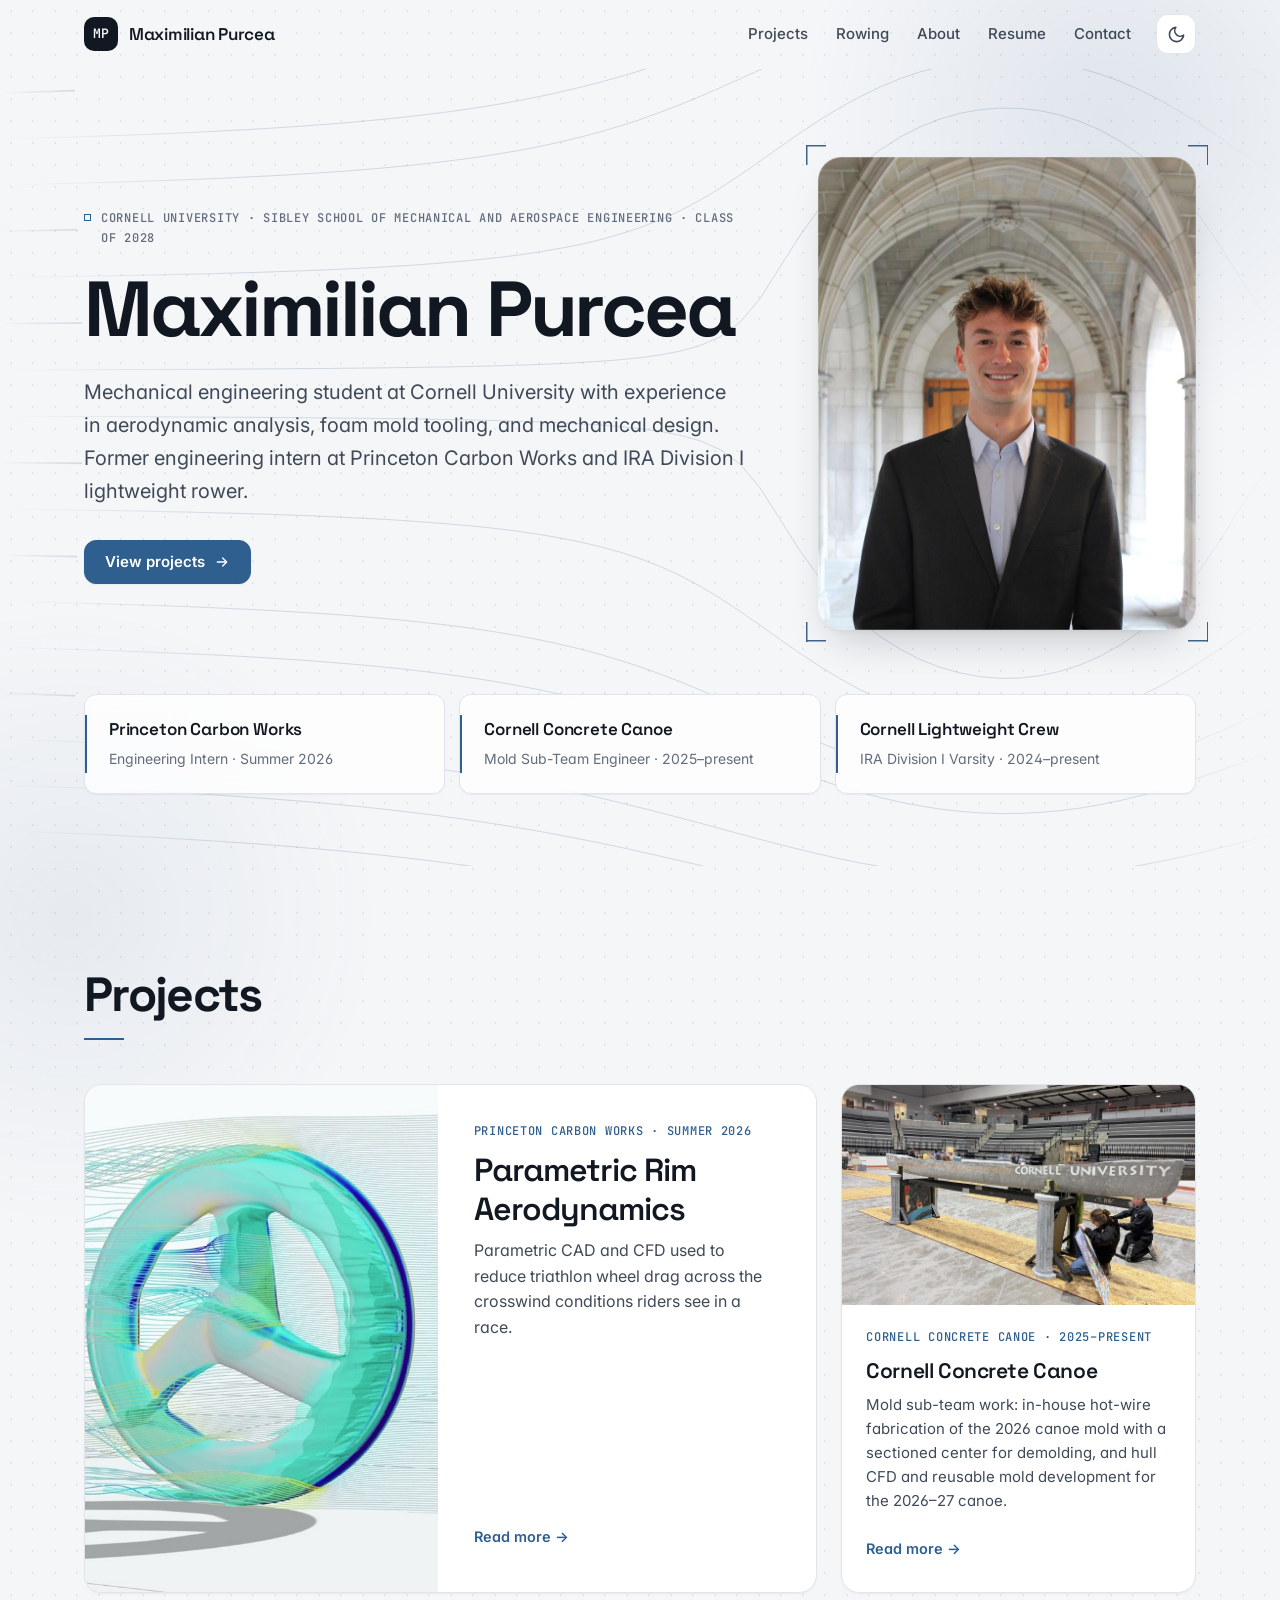
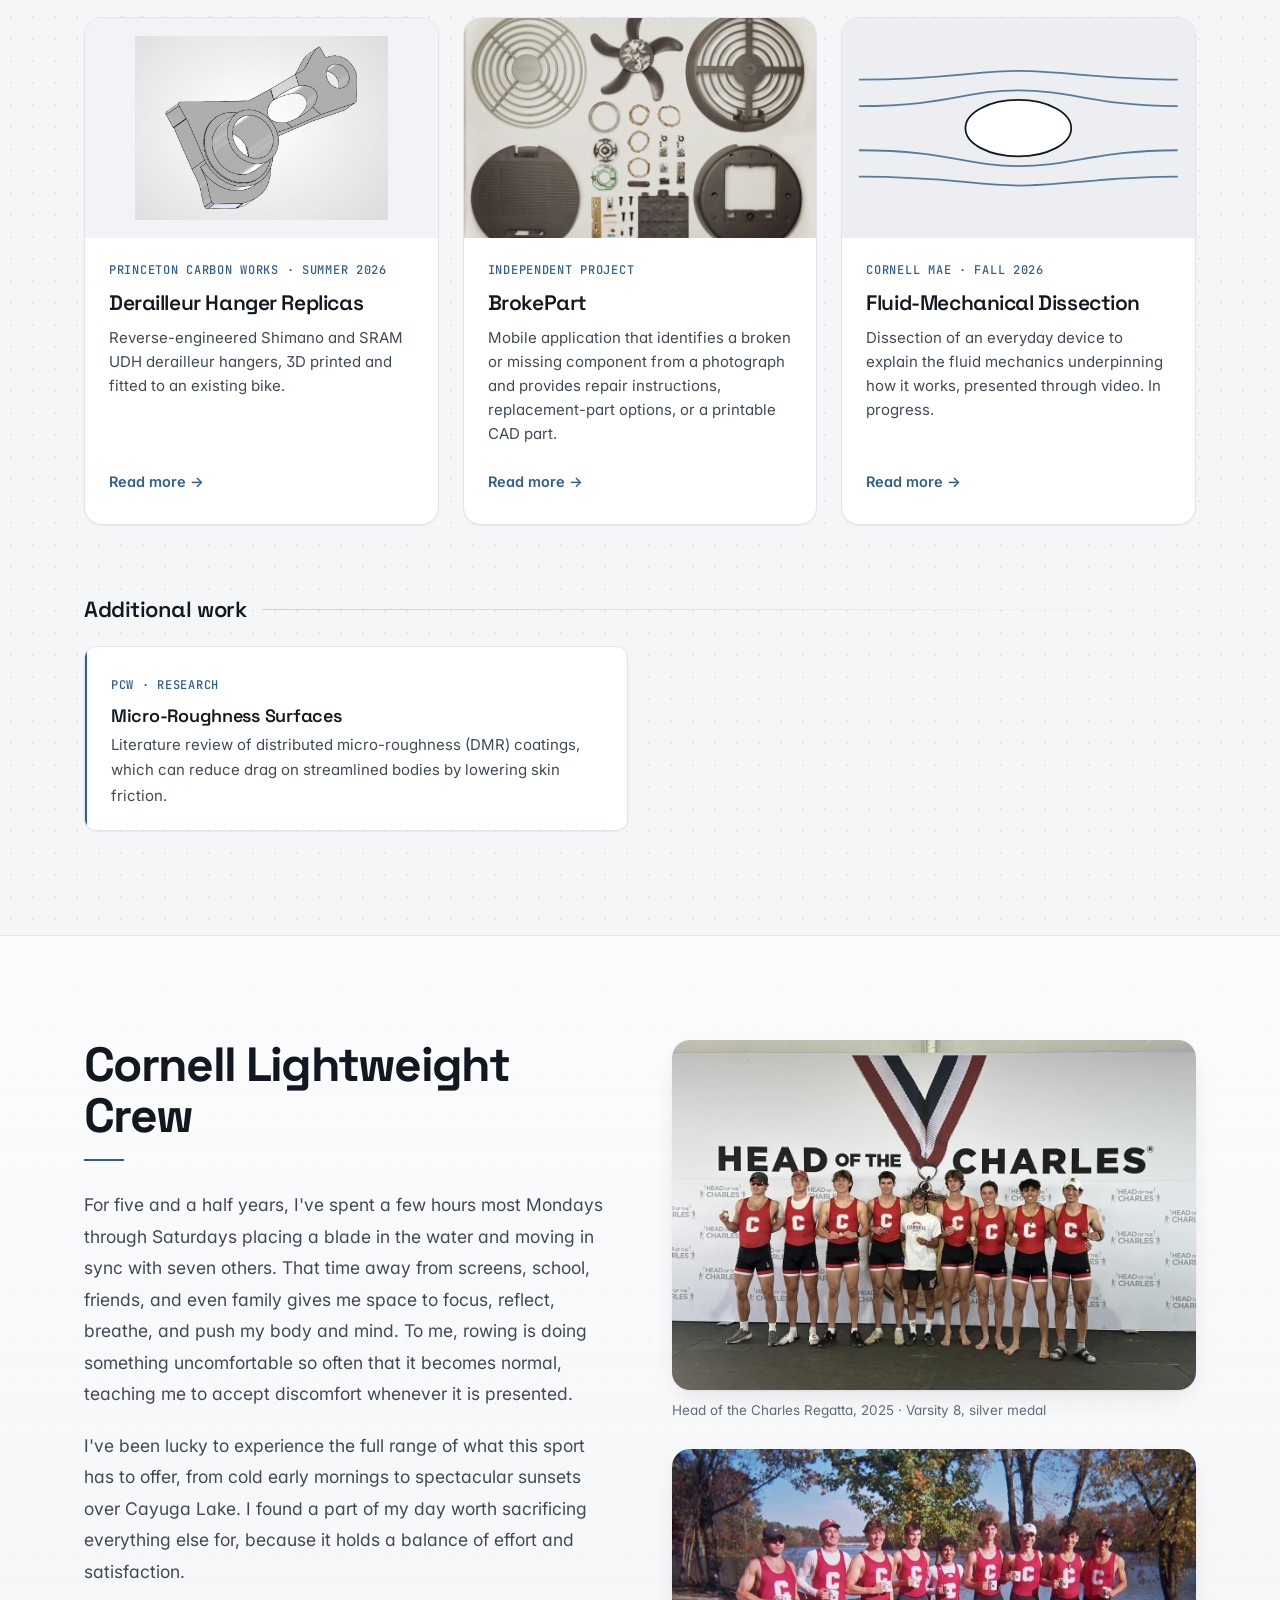
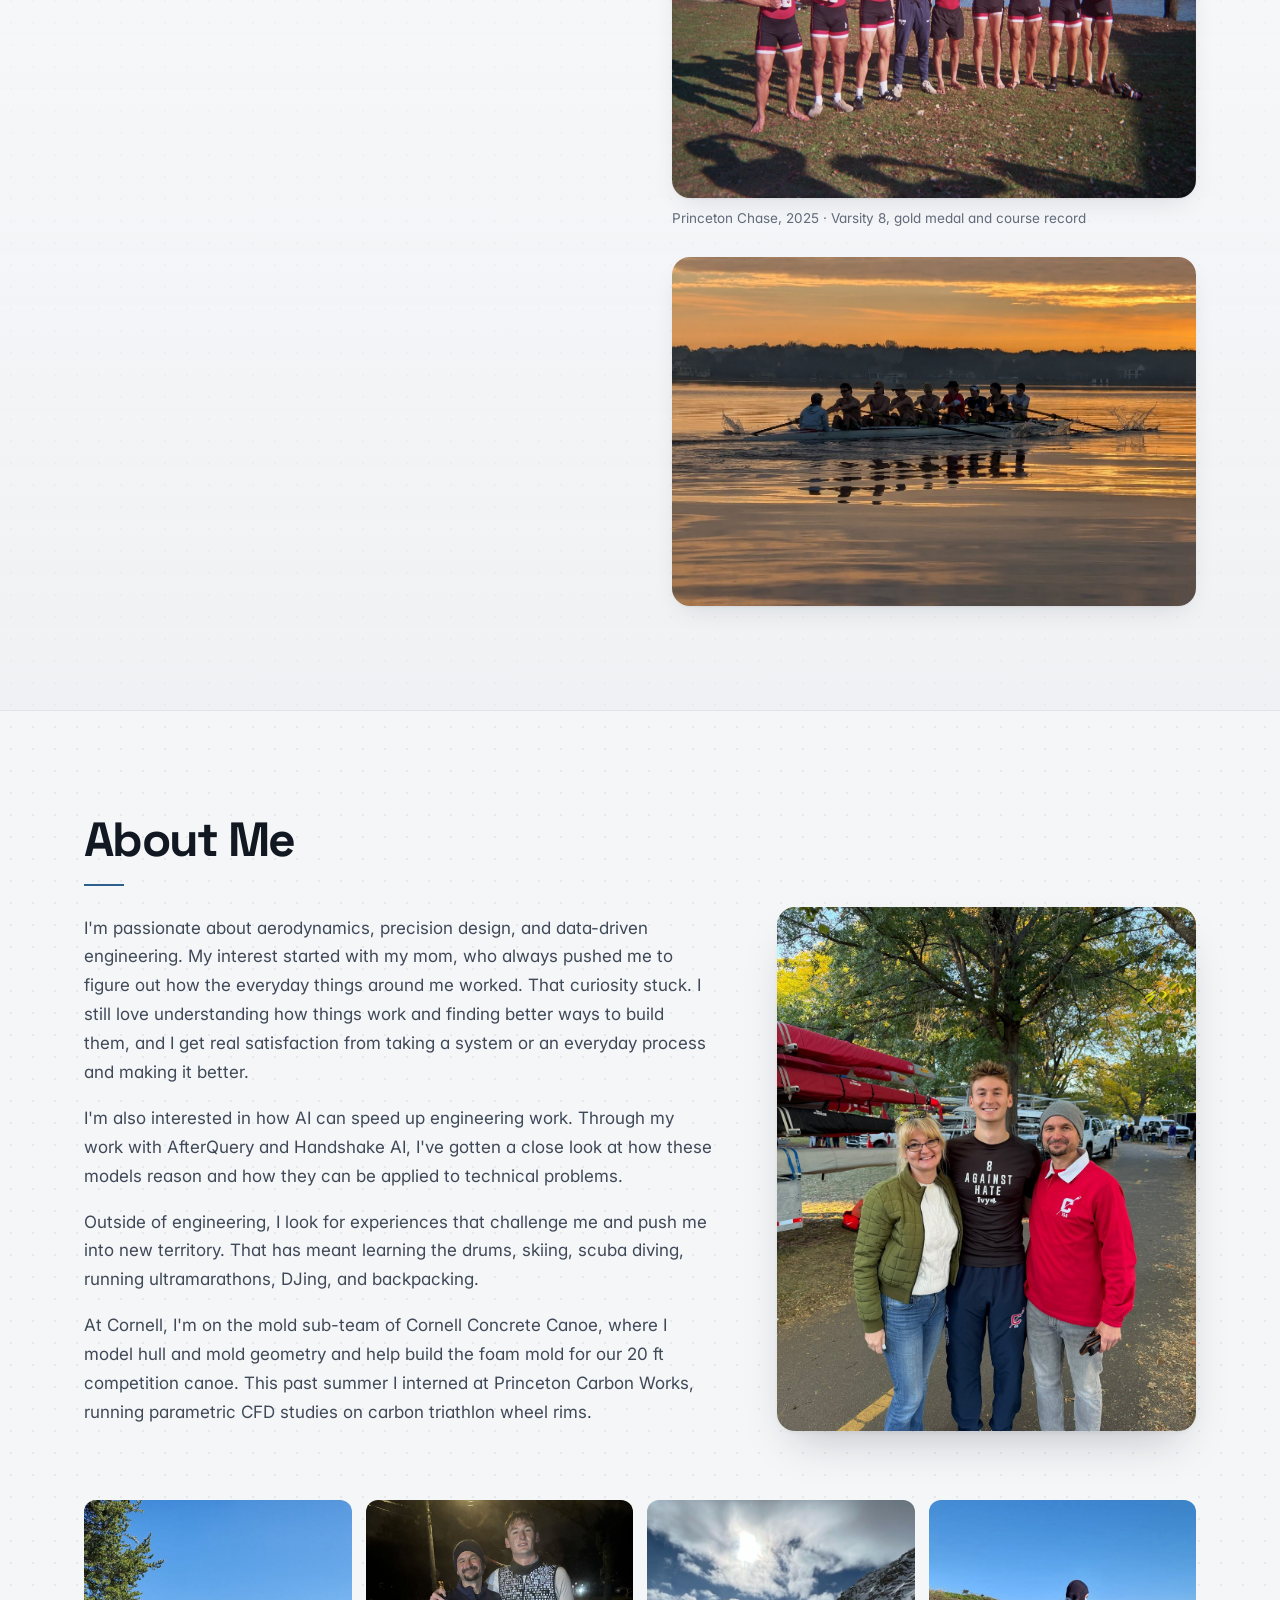
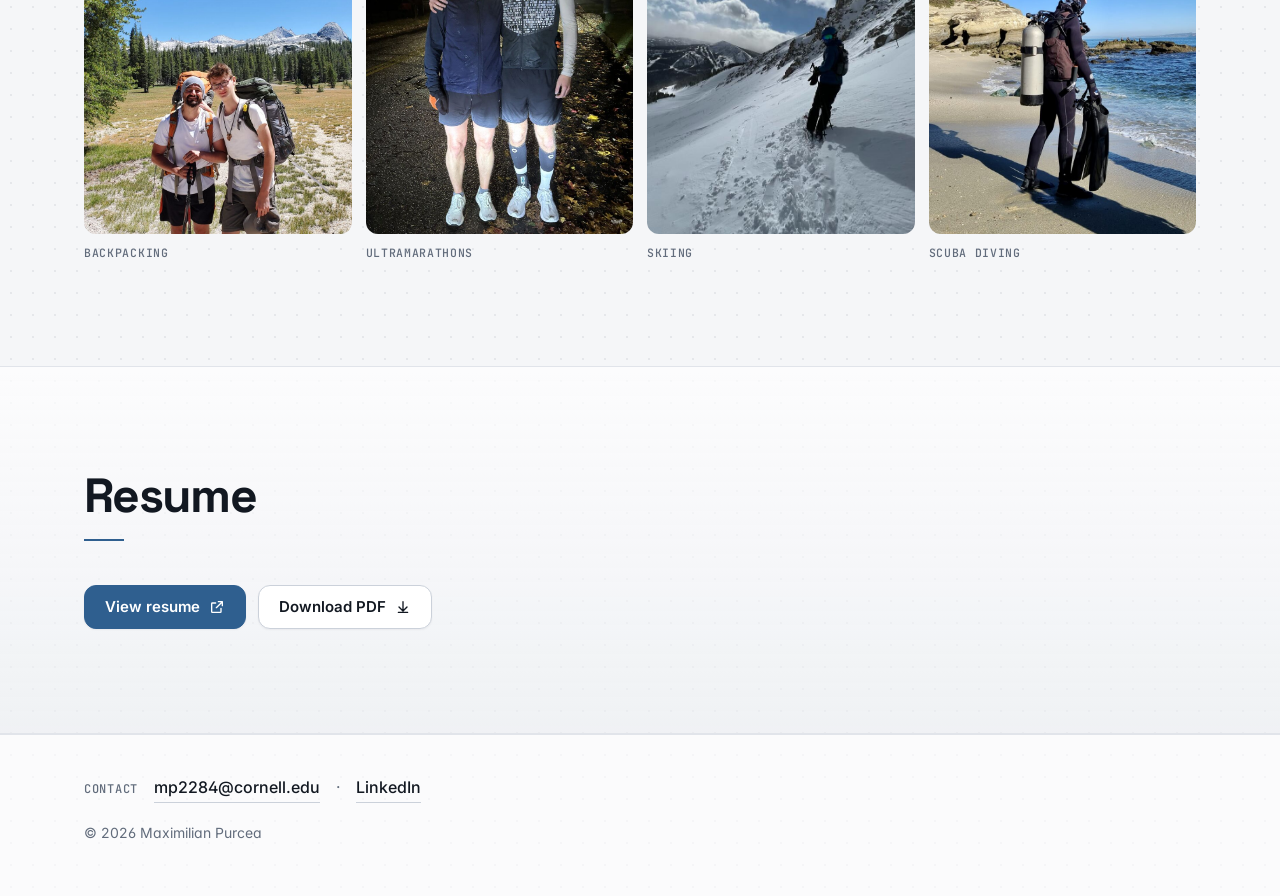
==== commit 87042a26: "Tone down palette, add flow-field details, remove carbon-frame content Design - Replace the blue/cya" ====
--- a/index.html
+++ b/index.html
@@ -48,26 +48,7 @@
 
 <!-- ============================ HERO ============================ -->
 <section class="hero" id="top">
-    <svg class="hero-flow" viewBox="0 0 1440 700" preserveAspectRatio="xMidYMid slice" aria-hidden="true" focusable="false">
-      <defs><linearGradient id="flowGrad" x1="0" x2="1440" y1="0" y2="0" gradientUnits="userSpaceOnUse"><stop offset="0" style="stop-color:var(--accent)"/><stop offset="1" style="stop-color:var(--accent-2)"/></linearGradient></defs>
-      <path d="M-40 40 20 40 80 40 140 40 200 40 260 40 320 40 380 40 440 40 500 40 560 40 620 39 680 38 740 36 800 33 860 28 920 23 980 19 1040 15 1100 14 1160 16 1220 20 1280 25 1340 30 1400 34 1460 37 1520 38"/>
-      <path d="M-40 92 20 92 80 92 140 92 200 92 260 92 320 92 380 92 440 92 500 92 560 92 620 91 680 89 740 87 800 83 860 78 920 72 980 67 1040 63 1100 62 1160 64 1220 68 1280 74 1340 80 1400 85 1460 88 1520 90"/>
-      <path d="M-40 144 20 144 80 144 140 144 200 144 260 144 320 144 380 144 440 144 500 144 560 143 620 143 680 141 740 138 800 133 860 127 920 120 980 113 1040 109 1100 107 1160 110 1220 116 1280 123 1340 129 1400 135 1460 139 1520 142"/>
-      <path d="M-40 196 20 196 80 196 140 196 200 196 260 196 320 196 380 196 440 196 500 196 560 195 620 194 680 192 740 188 800 183 860 175 920 166 980 157 1040 151 1100 150 1160 153 1220 160 1280 169 1340 178 1400 185 1460 190 1520 193"/>
-      <path d="M-40 248 20 248 80 248 140 248 200 248 260 248 320 248 380 248 440 248 500 248 560 247 620 246 680 243 740 238 800 230 860 219 920 207 980 195 1040 187 1100 185 1160 189 1220 199 1280 211 1340 223 1400 233 1460 240 1520 244"/>
-      <path d="M-40 300 20 300 80 300 140 300 200 300 260 300 320 300 380 300 440 300 500 299 560 298 620 296 680 292 740 284 800 271 860 254 920 235 980 216 1040 204 1100 200 1160 207 1220 222 1280 241 1340 260 1400 276 1460 287 1520 294"/>
-      <path d="M-40 352 20 352 80 352 140 352 200 352 260 352 320 352 380 352 440 352 500 353 560 354 620 356 680 361 740 370 800 384 860 402 920 424 980 444 1040 458 1100 462 1160 454 1220 437 1280 416 1340 396 1400 378 1460 366 1520 359"/>
-      <path d="M-40 404 20 404 80 404 140 404 200 404 260 404 320 404 380 404 440 404 500 404 560 405 620 407 680 410 740 415 800 423 860 435 920 448 980 460 1040 469 1100 471 1160 466 1220 456 1280 443 1340 431 1400 420 1460 413 1520 408"/>
-      <path d="M-40 456 20 456 80 456 140 456 200 456 260 456 320 456 380 456 440 456 500 456 560 457 620 458 680 460 740 464 800 470 860 478 920 488 980 496 1040 503 1100 504 1160 501 1220 494 1280 484 1340 475 1400 468 1460 462 1520 459"/>
-      <path d="M-40 508 20 508 80 508 140 508 200 508 260 508 320 508 380 508 440 508 500 508 560 509 620 509 680 511 740 514 800 519 860 525 920 533 980 540 1040 544 1100 546 1160 543 1220 537 1280 530 1340 523 1400 517 1460 513 1520 510"/>
-      <path d="M-40 560 20 560 80 560 140 560 200 560 260 560 320 560 380 560 440 560 500 560 560 560 620 561 680 563 740 565 800 569 860 574 920 580 980 586 1040 590 1100 591 1160 589 1220 584 1280 578 1340 572 1400 567 1460 564 1520 562"/>
-      <path d="M-40 612 20 612 80 612 140 612 200 612 260 612 320 612 380 612 440 612 500 612 560 612 620 613 680 614 740 616 800 620 860 624 920 629 980 634 1040 637 1100 638 1160 636 1220 632 1280 627 1340 622 1400 618 1460 615 1520 614"/>
-      <path d="M-40 664 20 664 80 664 140 664 200 664 260 664 320 664 380 664 440 664 500 664 560 664 620 665 680 666 740 668 800 671 860 674 920 679 980 683 1040 686 1100 687 1160 685 1220 682 1280 677 1340 673 1400 670 1460 667 1520 665"/>
-      <path class="pulse" d="M-40 196 20 196 80 196 140 196 200 196 260 196 320 196 380 196 440 196 500 196 560 195 620 194 680 192 740 188 800 183 860 175 920 166 980 157 1040 151 1100 150 1160 153 1220 160 1280 169 1340 178 1400 185 1460 190 1520 193"/>
-      <path class="pulse" d="M-40 300 20 300 80 300 140 300 200 300 260 300 320 300 380 300 440 300 500 299 560 298 620 296 680 292 740 284 800 271 860 254 920 235 980 216 1040 204 1100 200 1160 207 1220 222 1280 241 1340 260 1400 276 1460 287 1520 294"/>
-      <path class="pulse" d="M-40 404 20 404 80 404 140 404 200 404 260 404 320 404 380 404 440 404 500 404 560 405 620 407 680 410 740 415 800 423 860 435 920 448 980 460 1040 469 1100 471 1160 466 1220 456 1280 443 1340 431 1400 420 1460 413 1520 408"/>
-      <path class="pulse" d="M-40 508 20 508 80 508 140 508 200 508 260 508 320 508 380 508 440 508 500 508 560 509 620 509 680 511 740 514 800 519 860 525 920 533 980 540 1040 544 1100 546 1160 543 1220 537 1280 530 1340 523 1400 517 1460 513 1520 510"/>
-    </svg>
+    <svg class="hero-flow" aria-hidden="true" focusable="false"></svg>
   <div class="container">
     <div class="hero-grid">
       <div>
@@ -126,8 +107,8 @@
         <div class="card-media contain"><img src="img/udh-1.jpg" alt="SolidWorks render of a reverse-engineered derailleur hanger" loading="lazy"></div>
         <div class="card-body">
           <span class="mono">Princeton Carbon Works · Summer 2026</span>
-          <h3>GD&amp;T Frame Drawings and Hanger Replicas</h3>
-          <p>Manufacturing drawings for a carbon bicycle frame, and reverse-engineered Shimano and SRAM UDH derailleur hangers, 3D printed and fitted to an existing bike.</p>
+          <h3>Derailleur Hanger Replicas</h3>
+          <p>Reverse-engineered Shimano and SRAM UDH derailleur hangers, 3D printed and fitted to an existing bike.</p>
           <span class="more">Read more →</span>
         </div>
       </a>
@@ -203,7 +184,7 @@
         <p>I'm passionate about aerodynamics, precision design, and data-driven engineering. My interest started with my mom, who always pushed me to figure out how the everyday things around me worked. That curiosity stuck. I still love understanding how things work and finding better ways to build them, and I get real satisfaction from taking a system or an everyday process and making it better.</p>
         <p>I'm also interested in how AI can speed up engineering work. Through my work with AfterQuery and Handshake AI, I've gotten a close look at how these models reason and how they can be applied to technical problems.</p>
         <p>Outside of engineering, I look for experiences that challenge me and push me into new territory. That has meant learning the drums, skiing, scuba diving, running ultramarathons, DJing, and backpacking.</p>
-        <p>At Cornell, I'm on the mold sub-team of Cornell Concrete Canoe, where I model hull and mold geometry and help build the foam mold for our 20 ft competition canoe. This past summer I interned at Princeton Carbon Works, running parametric CFD studies on carbon triathlon wheel rims and preparing GD&amp;T manufacturing drawings for a carbon frame.</p>
+        <p>At Cornell, I'm on the mold sub-team of Cornell Concrete Canoe, where I model hull and mold geometry and help build the foam mold for our 20 ft competition canoe. This past summer I interned at Princeton Carbon Works, running parametric CFD studies on carbon triathlon wheel rims.</p>
       </div>
       <figure class="about-photo reveal">
         <img src="img/about-family.jpg" alt="Max with his parents on race day, with boat trailers in the background" width="1100" height="1467" loading="lazy">
--- a/css/style.css
+++ b/css/style.css
@@ -6,38 +6,34 @@
 
 :root {
   /* Surfaces */
-  --bg: #f6f7fb;
-  --bg-soft: #eceff6;
+  --bg: #f5f6f8;
+  --bg-soft: #eceef2;
   --bg-card: #ffffff;
-  --bg-elev: rgba(255, 255, 255, .72);
-  --dot: rgba(30, 45, 90, .085);
+  --bg-elev: rgba(255, 255, 255, .78);
+  --dot: rgba(30, 40, 60, .075);
 
   /* Ink */
-  --ink: #0e1526;
-  --ink-2: #3c4760;
-  --ink-3: #64708a;
+  --ink: #121821;
+  --ink-2: #3f4957;
+  --ink-3: #626c7c;
 
   /* Lines */
-  --line: #e2e6ef;
-  --line-strong: #cdd3e0;
-
-  /* Accents: electric blue, flow cyan, signal coral */
-  --accent: #3355ff;
-  --accent-fill: #3355ff;        /* solid fills that carry white text */
-  --accent-2: #06b6d4;
-  --accent-3: #ff5a36;
+  --line: #e1e4ea;
+  --line-strong: #cbd1da;
+
+  /* Single restrained accent: muted steel blue */
+  --accent: #2f5f8f;
+  --accent-fill: #2f5f8f;        /* solid fills that carry white text */
   --accent-ink: #ffffff;
-  --accent-soft: #e8edff;
-  --grad: linear-gradient(110deg, #3355ff 0%, #4f7bff 45%, #06b6d4 100%);
-  --grad-warm: linear-gradient(110deg, #3355ff 0%, #8b5cf6 55%, #ff5a36 100%);
+  --accent-soft: #e7eef5;
+  --accent-line: color-mix(in srgb, var(--accent) 38%, var(--line));
 
   --media-light: #f2f3f6;        /* backdrop for white-background renders */
 
   /* Depth */
-  --shadow-sm: 0 1px 2px rgba(15, 25, 50, .06);
-  --shadow: 0 1px 2px rgba(15, 25, 50, .05), 0 10px 30px -8px rgba(15, 25, 50, .12);
-  --shadow-lg: 0 2px 4px rgba(15, 25, 50, .04), 0 24px 48px -16px rgba(30, 55, 160, .28);
-  --glow: 0 10px 30px -10px rgba(51, 85, 255, .55);
+  --shadow-sm: 0 1px 2px rgba(15, 22, 35, .05);
+  --shadow: 0 1px 2px rgba(15, 22, 35, .05), 0 10px 28px -10px rgba(15, 22, 35, .14);
+  --shadow-lg: 0 2px 4px rgba(15, 22, 35, .04), 0 22px 44px -18px rgba(15, 22, 35, .26);
 
   /* Shape & rhythm */
   --radius: 18px;
@@ -61,52 +57,44 @@
 /* Dark theme: follows the OS unless the visitor picked light, or forced via toggle */
 @media (prefers-color-scheme: dark) {
   :root:not([data-theme="light"]) {
-    --bg: #090d16;
-    --bg-soft: #121a29;
-    --bg-card: #101726;
-    --bg-elev: rgba(16, 23, 38, .72);
-    --dot: rgba(150, 175, 255, .07);
-    --ink: #eaeef7;
-    --ink-2: #b2bccf;
-    --ink-3: #8390a8;
-    --line: #1d2638;
-    --line-strong: #2b3750;
-    --accent: #8aa2ff;
-    --accent-2: #3dd6ec;
-    --accent-3: #ff7a5c;
-    --accent-soft: #17213d;
-    --grad: linear-gradient(110deg, #7d97ff 0%, #8aa2ff 40%, #3dd6ec 100%);
-    --grad-warm: linear-gradient(110deg, #7d97ff 0%, #b18cff 55%, #ff7a5c 100%);
-    --media-light: #e9ecf2;
+    --bg: #0c1016;
+    --bg-soft: #151a22;
+    --bg-card: #12171f;
+    --bg-elev: rgba(18, 23, 31, .78);
+    --dot: rgba(170, 190, 215, .055);
+    --ink: #e6eaf0;
+    --ink-2: #aeb7c4;
+    --ink-3: #808b9b;
+    --line: #20262f;
+    --line-strong: #2e3642;
+    --accent: #8fb2d6;
+    --accent-fill: #35679a;
+    --accent-soft: #18222e;
+    --media-light: #e7eaef;
     --shadow-sm: 0 1px 2px rgba(0, 0, 0, .4);
-    --shadow: 0 1px 2px rgba(0, 0, 0, .35), 0 12px 32px -10px rgba(0, 0, 0, .55);
-    --shadow-lg: 0 2px 4px rgba(0, 0, 0, .3), 0 28px 56px -18px rgba(0, 0, 0, .7);
-    --glow: 0 10px 34px -10px rgba(90, 120, 255, .65);
+    --shadow: 0 1px 2px rgba(0, 0, 0, .35), 0 12px 30px -12px rgba(0, 0, 0, .55);
+    --shadow-lg: 0 2px 4px rgba(0, 0, 0, .3), 0 26px 52px -20px rgba(0, 0, 0, .7);
     color-scheme: dark;
   }
 }
 :root[data-theme="dark"] {
-  --bg: #090d16;
-  --bg-soft: #121a29;
-  --bg-card: #101726;
-  --bg-elev: rgba(16, 23, 38, .72);
-  --dot: rgba(150, 175, 255, .07);
-  --ink: #eaeef7;
-  --ink-2: #b2bccf;
-  --ink-3: #8390a8;
-  --line: #1d2638;
-  --line-strong: #2b3750;
-  --accent: #8aa2ff;
-  --accent-2: #3dd6ec;
-  --accent-3: #ff7a5c;
-  --accent-soft: #17213d;
-  --grad: linear-gradient(110deg, #7d97ff 0%, #8aa2ff 40%, #3dd6ec 100%);
-  --grad-warm: linear-gradient(110deg, #7d97ff 0%, #b18cff 55%, #ff7a5c 100%);
-  --media-light: #e9ecf2;
+  --bg: #0c1016;
+  --bg-soft: #151a22;
+  --bg-card: #12171f;
+  --bg-elev: rgba(18, 23, 31, .78);
+  --dot: rgba(170, 190, 215, .055);
+  --ink: #e6eaf0;
+  --ink-2: #aeb7c4;
+  --ink-3: #808b9b;
+  --line: #20262f;
+  --line-strong: #2e3642;
+  --accent: #8fb2d6;
+  --accent-fill: #35679a;
+  --accent-soft: #18222e;
+  --media-light: #e7eaef;
   --shadow-sm: 0 1px 2px rgba(0, 0, 0, .4);
-  --shadow: 0 1px 2px rgba(0, 0, 0, .35), 0 12px 32px -10px rgba(0, 0, 0, .55);
-  --shadow-lg: 0 2px 4px rgba(0, 0, 0, .3), 0 28px 56px -18px rgba(0, 0, 0, .7);
-  --glow: 0 10px 34px -10px rgba(90, 120, 255, .65);
+  --shadow: 0 1px 2px rgba(0, 0, 0, .35), 0 12px 30px -12px rgba(0, 0, 0, .55);
+  --shadow-lg: 0 2px 4px rgba(0, 0, 0, .3), 0 26px 52px -20px rgba(0, 0, 0, .7);
   color-scheme: dark;
 }
 
@@ -128,6 +116,10 @@
   text-rendering: optimizeLegibility;
 }
 img, video { max-width: 100%; height: auto; display: block; }
+.img-fade { opacity: 0; }
+.img-fade.is-loaded { opacity: 1; animation: img-in .7s ease both; }
+@keyframes img-in { from { opacity: 0; } }
+html { scrollbar-color: var(--line-strong) transparent; }
 a { color: inherit; text-decoration-color: var(--line-strong); text-underline-offset: 3px; transition: color .2s; }
 a:hover { color: var(--accent); text-decoration-color: currentColor; }
 p { margin: 0 0 1em; }
@@ -150,8 +142,7 @@
 }
 .eyebrow { display: inline-flex; align-items: baseline; gap: 10px; line-height: 1.6; }
 .eyebrow::before {
-  content: ""; flex: none; width: 8px; height: 8px; border-radius: 50%;
-  background: var(--accent-3); box-shadow: 0 0 0 4px color-mix(in srgb, var(--accent-3) 20%, transparent);
+  content: ""; flex: none; width: 7px; height: 7px; border: 1.5px solid var(--accent);
   transform: translateY(-1px);
 }
 
@@ -172,19 +163,18 @@
 .brand:hover { color: var(--ink); }
 .brand-mark {
   width: 34px; height: 34px; border-radius: 10px; display: grid; place-items: center; flex: none;
-  background: var(--grad); color: #fff; font-family: var(--font-mono); font-size: 13px; font-weight: 600; letter-spacing: 0;
-  box-shadow: var(--glow);
+  background: var(--ink); color: var(--bg); font-family: var(--font-mono); font-size: 13px; font-weight: 600; letter-spacing: 0;
   transition: transform .5s var(--ease-spring);
 }
-.brand:hover .brand-mark { transform: rotate(-8deg) scale(1.06); }
+.brand:hover .brand-mark { transform: rotate(-6deg); }
 .nav-links { display: flex; gap: 2px; list-style: none; margin: 0 0 0 auto; padding: 0; }
 .nav-links a {
   position: relative; display: block; padding: 8px 13px; border-radius: 10px; text-decoration: none;
   font-size: 15px; font-weight: 500; color: var(--ink-2); transition: color .2s, background-color .2s;
 }
 .nav-links a::after {
-  content: ""; position: absolute; left: 13px; right: 13px; bottom: 4px; height: 2px; border-radius: 2px;
-  background: var(--grad); transform: scaleX(0); transform-origin: left; transition: transform .35s var(--ease-out);
+  content: ""; position: absolute; left: 13px; right: 13px; bottom: 5px; height: 1.5px; border-radius: 2px;
+  background: var(--accent); transform: scaleX(0); transform-origin: left; transition: transform .35s var(--ease-out);
 }
 .nav-links a:hover { color: var(--ink); }
 .nav-links a:hover::after, .nav-links a.active::after { transform: scaleX(1); }
@@ -209,7 +199,7 @@
 .theme-btn:hover svg { transform: rotate(25deg); }
 
 /* Reading progress (scroll-driven, no JS; ignored where unsupported) */
-.progress { position: absolute; left: 0; right: 0; bottom: -1px; height: 2px; background: var(--grad); transform-origin: left; transform: scaleX(0); pointer-events: none; }
+.progress { position: absolute; left: 0; right: 0; bottom: -1px; height: 2px; background: var(--accent); opacity: .8; transform-origin: left; transform: scaleX(0); pointer-events: none; }
 @supports (animation-timeline: scroll()) {
   .progress { animation: progress linear both; animation-timeline: scroll(root); }
   @keyframes progress { to { transform: scaleX(1); } }
@@ -248,16 +238,14 @@
 .btn:active { transform: translateY(0) scale(.98); }
 .btn svg { width: 16px; height: 16px; transition: transform .35s var(--ease-spring); }
 .btn:hover svg { transform: translateX(3px); }
-.btn-primary { background: var(--accent-fill); background-image: var(--grad); border-color: transparent; color: #fff; box-shadow: var(--glow); }
+.btn-primary { background: var(--accent-fill); border-color: var(--accent-fill); color: #fff; box-shadow: var(--shadow-sm); }
 .btn-primary::after {
   content: ""; position: absolute; inset: 0; z-index: -1;
-  background: linear-gradient(100deg, transparent 30%, rgba(255, 255, 255, .35) 50%, transparent 70%);
+  background: linear-gradient(100deg, transparent 30%, rgba(255, 255, 255, .16) 50%, transparent 70%);
   transform: translateX(-110%); transition: transform .7s var(--ease-out);
 }
-.btn-primary:hover { color: #fff; border-color: transparent; box-shadow: 0 16px 36px -12px rgba(51, 85, 255, .7); }
+.btn-primary:hover { color: #fff; border-color: var(--accent-fill); box-shadow: var(--shadow); }
 .btn-primary:hover::after { transform: translateX(110%); }
-:root[data-theme="dark"] .btn-primary { background-image: linear-gradient(110deg, #3355ff, #4a6bff 50%, #0e9fbc); }
-@media (prefers-color-scheme: dark) { :root:not([data-theme="light"]) .btn-primary { background-image: linear-gradient(110deg, #3355ff, #4a6bff 50%, #0e9fbc); } }
 
 /* ---------- Hero ---------- */
 .hero { position: relative; padding: 88px 0 72px; isolation: isolate; overflow-x: clip; }
@@ -267,32 +255,32 @@
 }
 .hero::before {
   top: -260px; right: -140px;
-  background: radial-gradient(closest-side, color-mix(in srgb, var(--accent) 26%, transparent), transparent);
+  background: radial-gradient(closest-side, color-mix(in srgb, var(--accent) 11%, transparent), transparent);
   animation: drift-a 18s ease-in-out infinite alternate;
 }
 .hero::after {
   bottom: -360px; left: -240px;
-  background: radial-gradient(closest-side, color-mix(in srgb, var(--accent-2) 20%, transparent), transparent);
+  background: radial-gradient(closest-side, color-mix(in srgb, var(--accent) 7%, transparent), transparent);
   animation: drift-b 22s ease-in-out infinite alternate;
 }
 @keyframes drift-a { to { transform: translate3d(-90px, 70px, 0) scale(1.08); } }
 @keyframes drift-b { to { transform: translate3d(110px, -60px, 0) scale(1.12); } }
 
 /* Decorative streamlines behind the hero */
-.hero-flow { position: absolute; inset: 0; z-index: -1; width: 100%; height: 100%; pointer-events: none; opacity: .55;
-  -webkit-mask-image: linear-gradient(90deg, transparent, #000 30%, #000 70%, transparent);
-          mask-image: linear-gradient(90deg, transparent, #000 30%, #000 70%, transparent); }
-.hero-flow path { fill: none; stroke: var(--accent); stroke-width: 1.2; stroke-linecap: round; opacity: .35; }
-.hero-flow path.pulse { stroke: url(#flowGrad); stroke-width: 1.8; opacity: .9; stroke-dasharray: 90 1100; animation: flow 7s linear infinite; }
+.hero-flow { position: absolute; inset: 0; z-index: -1; width: 100%; height: 100%; pointer-events: none; opacity: .7; overflow: visible;
+  -webkit-mask-image: linear-gradient(90deg, transparent, #000 18%, #000 88%, transparent);
+          mask-image: linear-gradient(90deg, transparent, #000 18%, #000 88%, transparent); }
+.hero-flow path { fill: none; stroke: var(--accent); stroke-width: 1; stroke-linecap: round; opacity: .28; }
+.hero-flow path.pulse { stroke-width: 1.6; opacity: .75; stroke-dasharray: 70 1000; animation: flow 8s linear infinite; }
 .hero-flow path.pulse:nth-of-type(2n) { animation-duration: 9s; animation-delay: -3s; }
 .hero-flow path.pulse:nth-of-type(3n) { animation-duration: 11s; animation-delay: -6s; }
-@keyframes flow { from { stroke-dashoffset: 1190; } to { stroke-dashoffset: 0; } }
+@keyframes flow { from { stroke-dashoffset: 1070; } to { stroke-dashoffset: 0; } }
 
 .hero-grid { display: grid; grid-template-columns: 1.4fr 0.8fr; gap: 72px; align-items: center; }
 .hero h1 {
   font-family: var(--font-display); font-weight: 700; font-size: clamp(42px, 6.4vw, 78px);
   letter-spacing: -0.04em; line-height: 1; margin: 22px 0 24px; text-wrap: balance;
-  background: linear-gradient(100deg, var(--ink) 0%, var(--ink) 38%, var(--accent) 62%, var(--accent-2) 80%, var(--ink) 100%);
+  background: linear-gradient(100deg, var(--ink) 0%, var(--ink) 40%, var(--accent) 60%, var(--ink) 80%, var(--ink) 100%);
   background-size: 260% 100%; background-position: 100% 0;
   -webkit-background-clip: text; background-clip: text; color: transparent;
   animation: rise .8s var(--ease-out) .08s both, sheen 2.6s var(--ease-out) .5s both;
@@ -316,15 +304,22 @@
 
 .portrait { position: relative; margin: 0; }
 .portrait::before {
-  content: ""; position: absolute; inset: 0; border-radius: 26px; z-index: -1;
-  background: var(--grad-warm); transform: translate(14px, 14px) rotate(2.5deg); opacity: .9;
-  animation: float 9s ease-in-out infinite alternate;
-}
+  /* viewfinder crop marks around the photo */
+  content: ""; position: absolute; inset: -12px; z-index: 1; pointer-events: none;
+  --m: color-mix(in srgb, var(--accent) 70%, var(--ink-3));
+  background:
+    linear-gradient(var(--m), var(--m)) 0 0 / 20px 1.5px, linear-gradient(var(--m), var(--m)) 0 0 / 1.5px 20px,
+    linear-gradient(var(--m), var(--m)) 100% 0 / 20px 1.5px, linear-gradient(var(--m), var(--m)) 100% 0 / 1.5px 20px,
+    linear-gradient(var(--m), var(--m)) 0 100% / 20px 1.5px, linear-gradient(var(--m), var(--m)) 0 100% / 1.5px 20px,
+    linear-gradient(var(--m), var(--m)) 100% 100% / 20px 1.5px, linear-gradient(var(--m), var(--m)) 100% 100% / 1.5px 20px;
+  background-repeat: no-repeat;
+  animation: marks-in 1s var(--ease-out) .55s both;
+}
+@keyframes marks-in { from { opacity: 0; inset: -26px; } }
 .portrait::after {
-  content: ""; position: absolute; inset: -1px; border-radius: 24px; pointer-events: none;
-  box-shadow: inset 0 0 0 1px rgba(255, 255, 255, .25);
-}
-@keyframes float { to { transform: translate(8px, 20px) rotate(-1.5deg); } }
+  content: ""; position: absolute; inset: 0; border-radius: 24px; pointer-events: none;
+  box-shadow: inset 0 0 0 1px rgba(255, 255, 255, .18);
+}
 .portrait img {
   width: 100%; height: auto; aspect-ratio: 4 / 5; object-fit: cover; border-radius: 24px;
   box-shadow: var(--shadow-lg); background: var(--bg-soft);
@@ -339,7 +334,7 @@
   transition: transform .4s var(--ease-spring), box-shadow .3s, border-color .3s;
 }
 .hero-facts div::before {
-  content: ""; position: absolute; left: 0; top: 18px; bottom: 18px; width: 3px; border-radius: 0 3px 3px 0; background: var(--grad);
+  content: ""; position: absolute; left: 0; top: 20px; bottom: 20px; width: 2px; background: var(--accent);
 }
 .hero-facts div:hover { transform: translateY(-3px); box-shadow: var(--shadow); border-color: var(--line-strong); }
 .hero-facts strong { display: block; font-family: var(--font-display); font-size: 17px; font-weight: 600; letter-spacing: -0.01em; }
@@ -366,7 +361,7 @@
   font-size: clamp(32px, 4.2vw, 48px); letter-spacing: -0.035em; line-height: 1.05;
 }
 .section-head h2::after, .row-title::after, .section-title::after {
-  content: ""; display: block; width: 56px; height: 4px; border-radius: 4px; margin-top: 16px; background: var(--grad-warm);
+  content: ""; display: block; width: 40px; height: 2px; margin-top: 18px; background: var(--accent);
 }
 @media (max-width: 760px) { .section { padding: 68px 0; } }
 
@@ -407,26 +402,19 @@
 /* Cursor-following spotlight + gradient rim on hover */
 .card::before {
   content: ""; position: absolute; inset: 0; z-index: 2; pointer-events: none; border-radius: inherit; opacity: 0;
-  background: radial-gradient(420px circle at var(--mx) var(--my), color-mix(in srgb, var(--accent) 10%, transparent), transparent 60%);
+  background: radial-gradient(380px circle at var(--mx) var(--my), color-mix(in srgb, var(--accent) 6%, transparent), transparent 65%);
   transition: opacity .35s;
 }
-.card::after {
-  content: ""; position: absolute; inset: 0; z-index: 3; pointer-events: none; border-radius: inherit; padding: 1px; opacity: 0;
-  background: var(--grad-warm);
-  -webkit-mask: linear-gradient(#000 0 0) content-box, linear-gradient(#000 0 0);
-  -webkit-mask-composite: xor; mask-composite: exclude;
-  transition: opacity .35s;
-}
-.card:hover { transform: translateY(-6px); box-shadow: var(--shadow-lg); border-color: transparent; color: inherit; }
-.card:hover::before, .card:hover::after, .card:focus-visible::after { opacity: 1; }
+.card:hover { transform: translateY(-5px); box-shadow: var(--shadow-lg); border-color: var(--accent-line); color: inherit; }
+.card:hover::before { opacity: 1; }
 .card:active { transform: translateY(-2px) scale(.995); }
 .card-media { aspect-ratio: 16 / 10; background: var(--bg-soft); overflow: hidden; position: relative; }
 .card-media img { width: 100%; height: 100%; object-fit: cover; transition: transform .8s var(--ease-out); }
 .card:hover .card-media img { transform: scale(1.06); }
 .card-media.contain img { object-fit: contain; padding: 18px; background: var(--media-light); }
 .card-media svg { width: 100%; height: 100%; }
-.card-media svg g path { transition: transform .9s var(--ease-out); }
-.card:hover .card-media svg g path { transform: translateX(10px); }
+.card:hover .card-media svg g path { stroke-dasharray: 16 7; animation: dash-flow .9s linear infinite; }
+@keyframes dash-flow { to { stroke-dashoffset: -23; } }
 .card-body { padding: 22px 24px 24px; display: flex; flex-direction: column; flex: 1; }
 .card-body .mono { margin-bottom: 10px; color: var(--accent); }
 .card h3 { font-size: 21px; margin-bottom: 10px; letter-spacing: -0.02em; line-height: 1.2; }
@@ -465,7 +453,7 @@
   position: relative; background: var(--bg-card); border: 1px solid var(--line); border-radius: var(--radius-sm); padding: 22px 24px 22px 26px;
   box-shadow: var(--shadow-sm); overflow: hidden; transition: transform .4s var(--ease-spring), box-shadow .3s;
 }
-.more-item::before { content: ""; position: absolute; left: 0; top: 0; bottom: 0; width: 4px; background: var(--grad); }
+.more-item::before { content: ""; position: absolute; left: 0; top: 0; bottom: 0; width: 2px; background: var(--accent); }
 .more-item:hover { transform: translateY(-3px); box-shadow: var(--shadow); }
 .more-item .mono { color: var(--accent); }
 .more-item h4 { font-size: 18px; margin: 8px 0 6px; letter-spacing: -0.015em; }
@@ -490,7 +478,7 @@
 
 /* ---------- Footer ---------- */
 .site-footer { position: relative; padding: 40px 0 52px; color: var(--ink-3); font-size: 14px; background: color-mix(in srgb, var(--bg-card) 60%, transparent); }
-.site-footer::before { content: ""; position: absolute; left: 0; right: 0; top: 0; height: 1px; background: linear-gradient(90deg, transparent, var(--accent) 30%, var(--accent-2) 70%, transparent); opacity: .55; }
+.site-footer::before { content: ""; position: absolute; left: 0; right: 0; top: 0; height: 1px; background: var(--line); }
 .footer-contact { display: flex; flex-wrap: wrap; align-items: baseline; gap: 8px 16px; font-size: 16px; color: var(--ink-2); }
 .footer-contact a { position: relative; color: var(--ink); font-weight: 500; text-decoration: none; background: linear-gradient(var(--accent), var(--accent)) 0 100% / 0 2px no-repeat; border-bottom: 1px solid var(--line-strong); transition: background-size .35s var(--ease-out), color .2s, border-color .2s; overflow-wrap: anywhere; }
 .footer-contact a:hover { color: var(--accent); background-size: 100% 2px; border-bottom-color: transparent; }
@@ -527,7 +515,7 @@
 @media (max-width: 640px) { .prose { padding: 28px 20px; border-radius: var(--radius-sm); } }
 .prose h2 { position: relative; font-family: var(--font-display); font-weight: 700; font-size: clamp(25px, 3vw, 32px); letter-spacing: -0.03em; margin: 60px 0 18px; scroll-margin-top: 96px; }
 .prose h2::before {
-  content: ""; display: block; width: 32px; height: 4px; border-radius: 4px; background: var(--grad-warm); margin-bottom: 14px;
+  content: ""; display: block; width: 24px; height: 2px; background: var(--accent); margin-bottom: 16px;
 }
 .prose h2:first-child { margin-top: 0; }
 .prose h3 { font-size: 19px; margin: 32px 0 10px; }
@@ -577,7 +565,7 @@
   background: var(--bg-card); box-shadow: var(--shadow-sm); overflow: hidden;
   transition: transform .4s var(--ease-spring), box-shadow .3s, border-color .3s;
 }
-.next-prev a::after { content: ""; position: absolute; left: 0; right: 0; bottom: 0; height: 3px; background: var(--grad); transform: scaleX(0); transition: transform .45s var(--ease-out); }
+.next-prev a::after { content: ""; position: absolute; left: 0; right: 0; bottom: 0; height: 2px; background: var(--accent); transform: scaleX(0); transition: transform .45s var(--ease-out); }
 .next-prev a:first-child::after { transform-origin: right; }
 .next-prev a:last-child::after { transform-origin: left; }
 .next-prev a:hover { transform: translateY(-3px); box-shadow: var(--shadow); border-color: var(--line-strong); color: var(--ink); }
@@ -596,9 +584,7 @@
   position: relative; padding: 20px 22px; min-width: 0; background: var(--bg-card); border: 1px solid var(--line);
   border-radius: var(--radius-sm); box-shadow: var(--shadow-sm); overflow: hidden;
 }
-.summary div::before { content: ""; position: absolute; left: 0; right: 0; top: 0; height: 3px; background: var(--grad); }
-.summary div:nth-child(2)::before { background: linear-gradient(110deg, var(--accent-2), var(--accent)); }
-.summary div:nth-child(3)::before { background: linear-gradient(110deg, #8b5cf6, var(--accent-3)); }
+.summary div::before { content: ""; position: absolute; left: 22px; top: 0; width: 24px; height: 2px; background: var(--accent); }
 .summary .mono { display: block; margin-bottom: 8px; font-size: 11.5px; color: var(--accent); }
 .summary p { margin: 0; font-size: 15px; line-height: 1.6; color: var(--ink); }
 @media (max-width: 760px) { .summary { grid-template-columns: 1fr; gap: 10px; } }
@@ -678,7 +664,7 @@
     transition-duration: .001ms !important; transition-delay: 0ms !important;
   }
   .js .reveal, .js .glide { opacity: 1; transform: none; }
-  .hero::before, .hero::after, .portrait::before, .hero-flow path.pulse { animation: none !important; }
+  .hero::before, .hero::after, .hero-flow path.pulse { animation: none !important; }
   .hero-flow path.pulse { display: none; }
   .hero h1 { background-position: 0 0; }
   .card:hover, .btn:hover, .hero-facts div:hover, .more-item:hover, .next-prev a:hover { transform: none; }
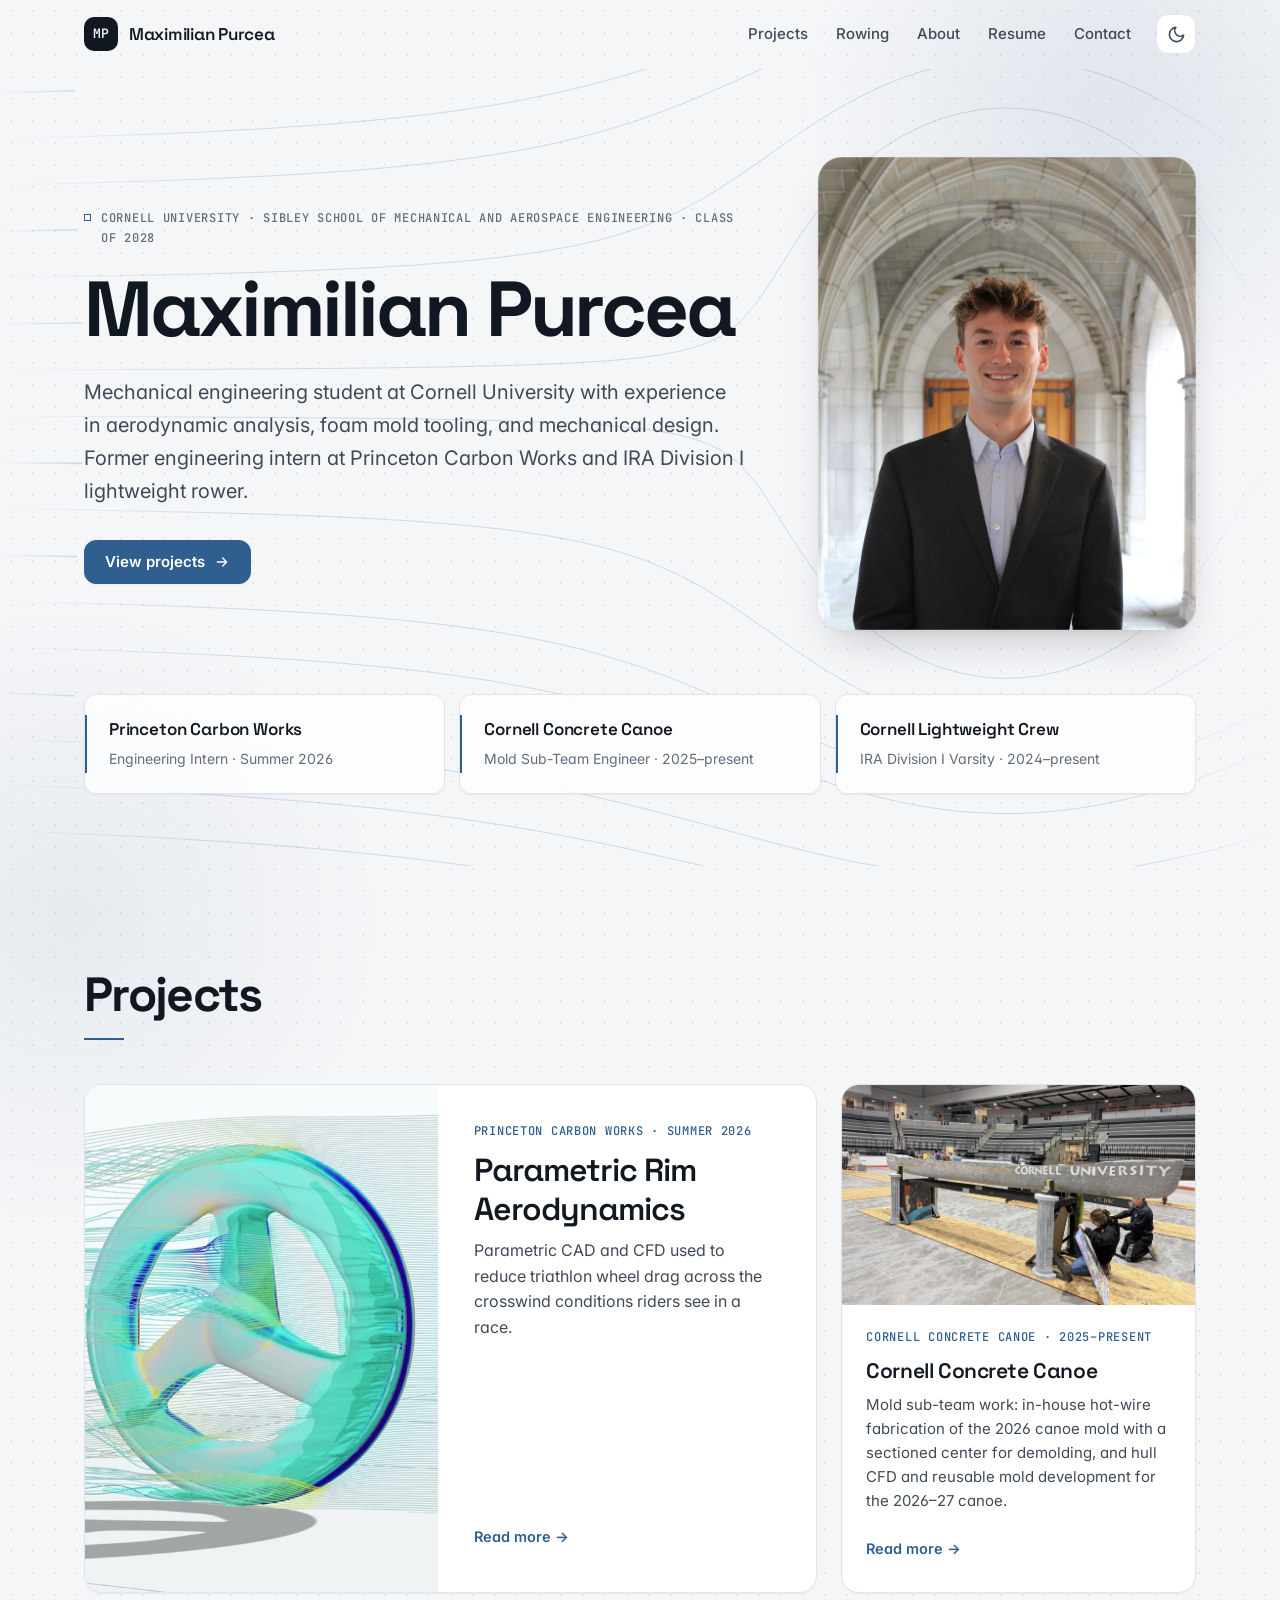
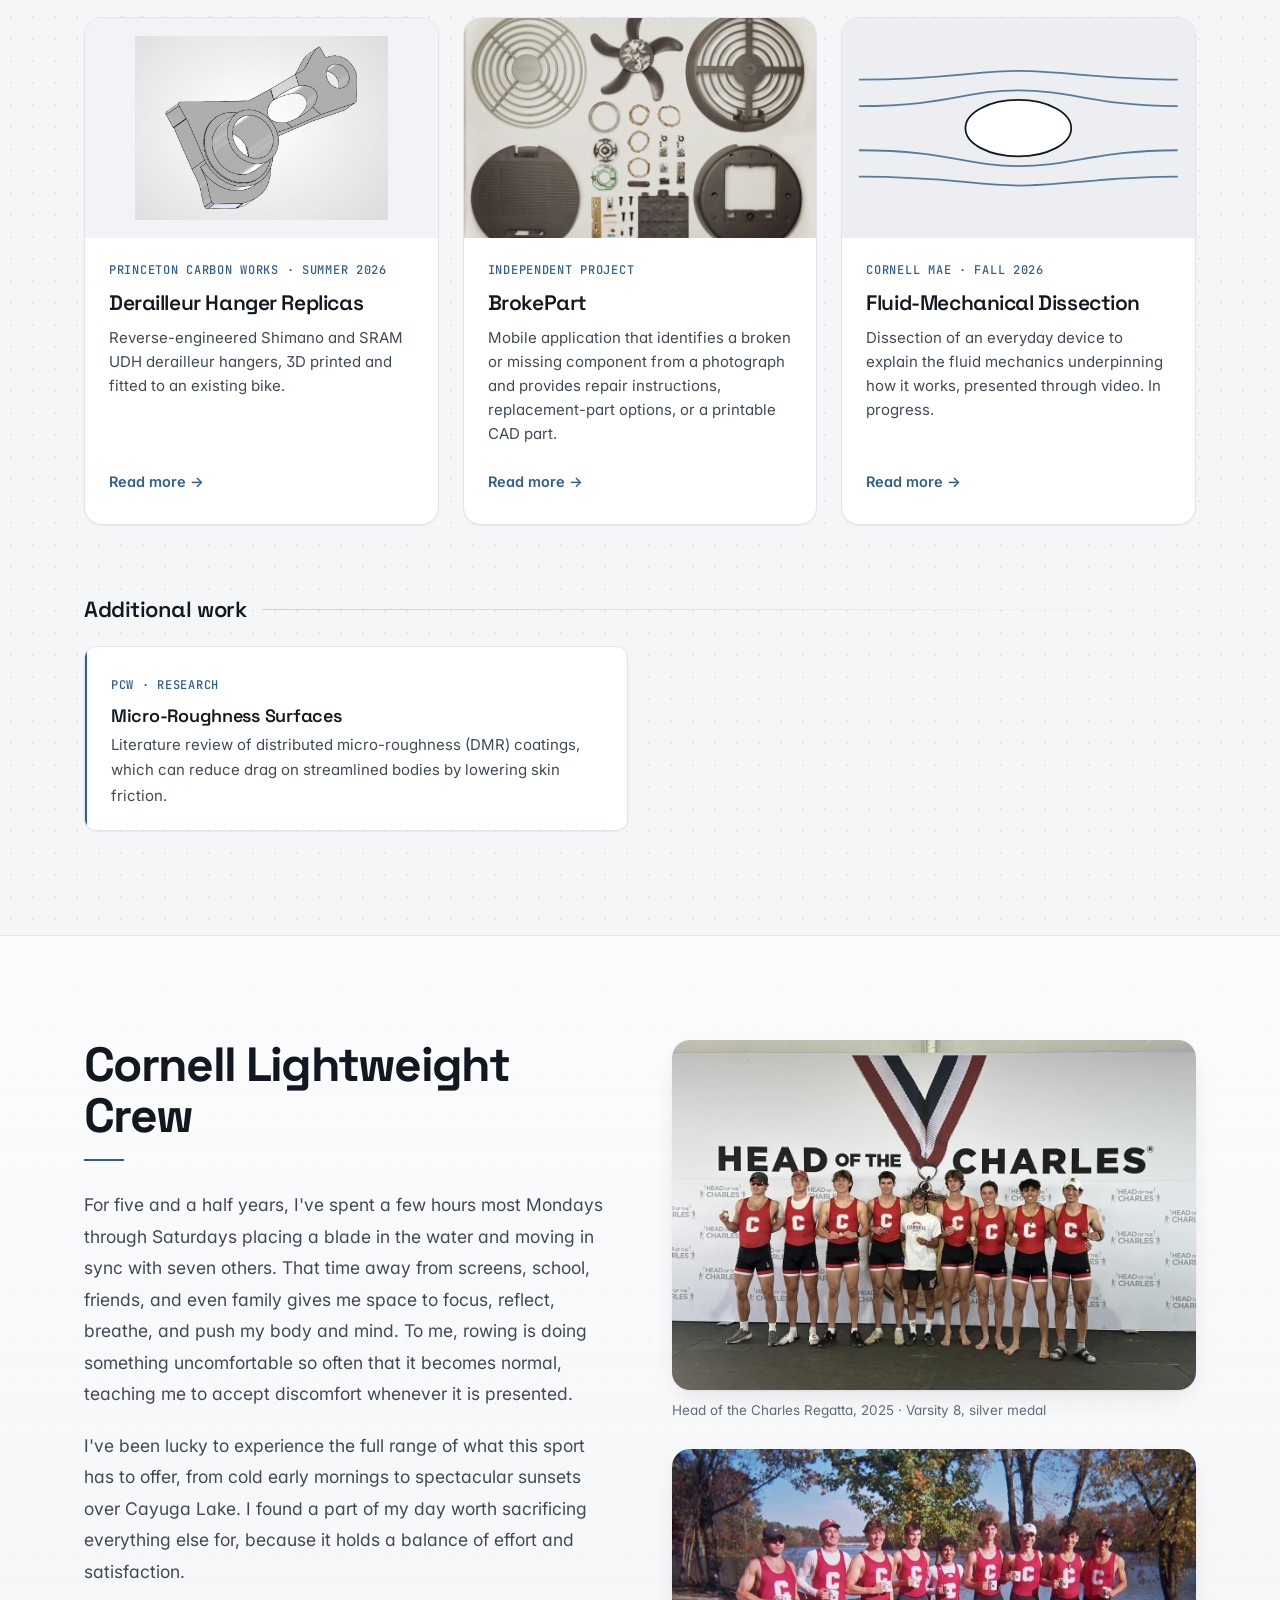
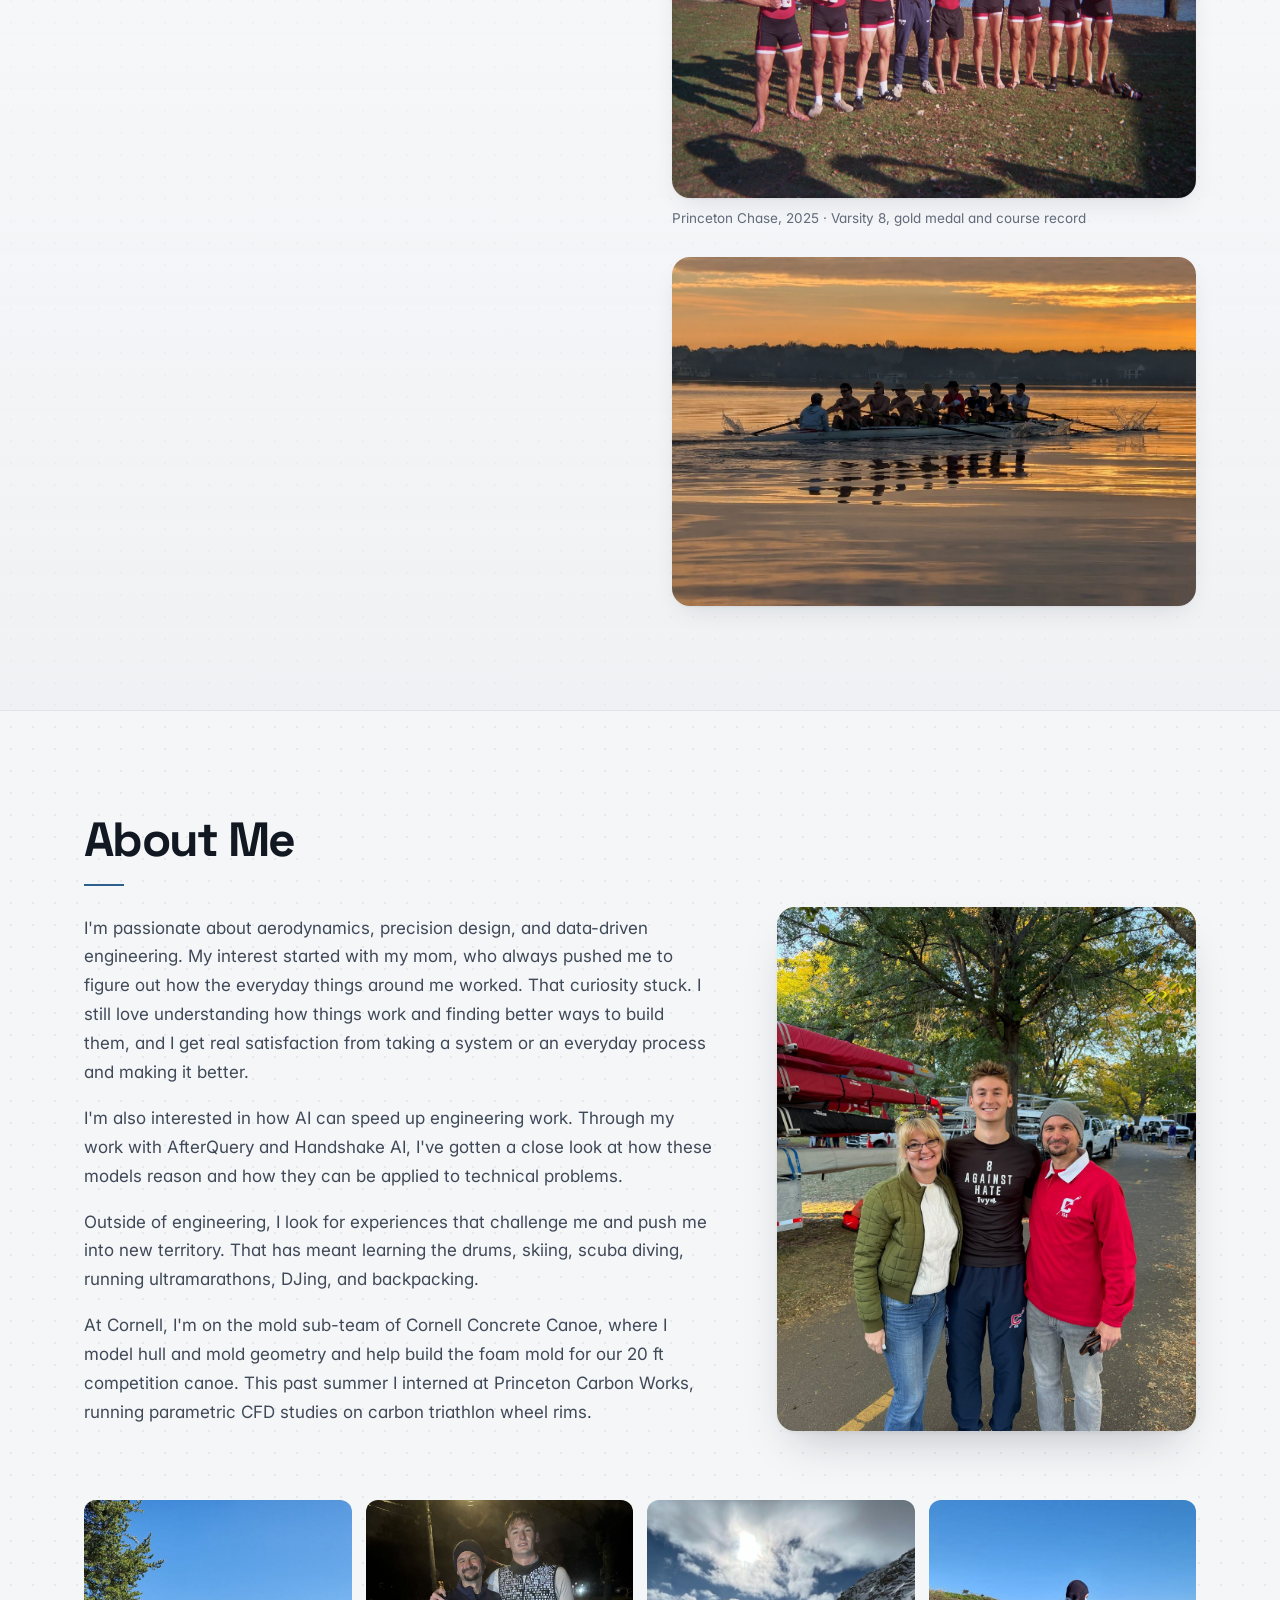
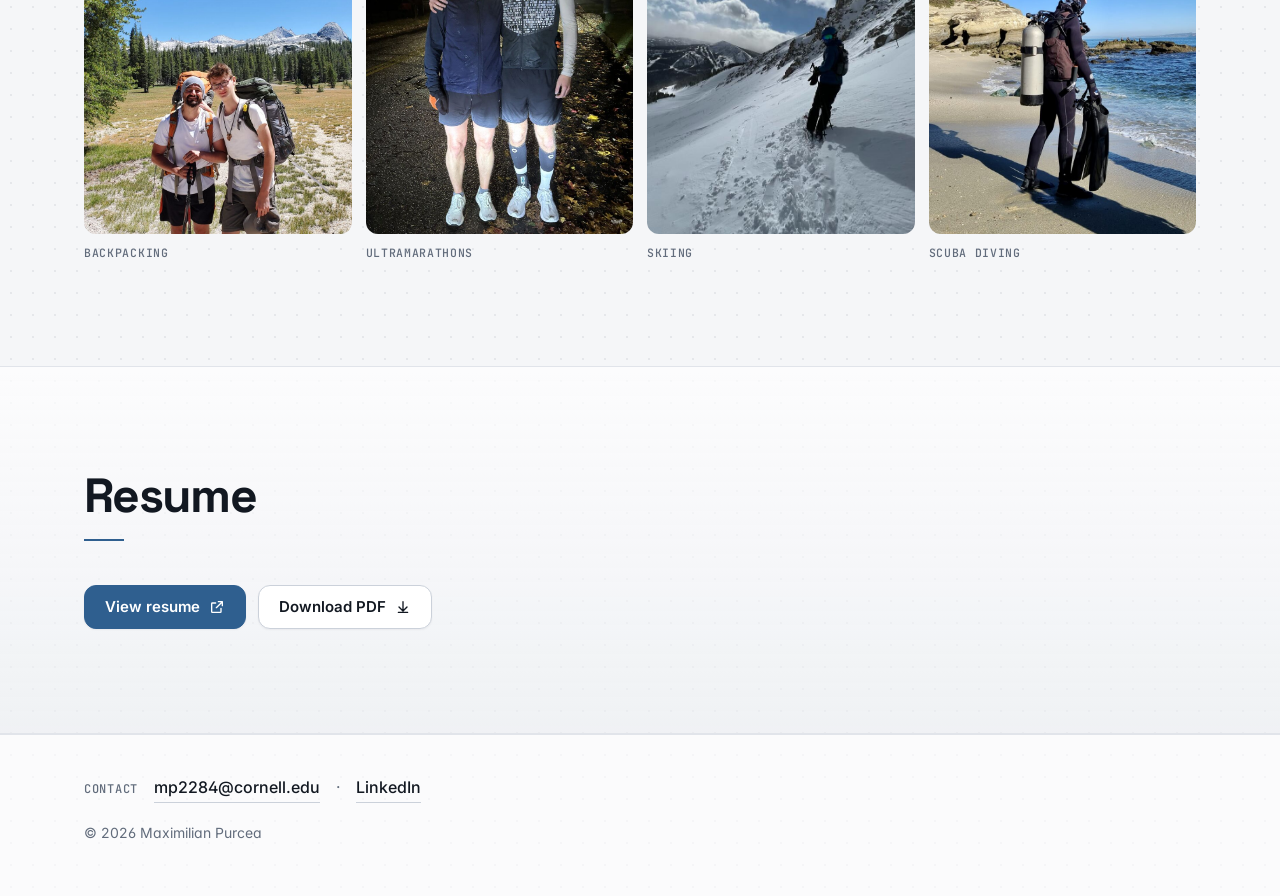
==== commit abf65efe: "Remove portrait crop marks; make images retry failed loads - Drop the viewfinder corner marks around" ====
--- a/index.html
+++ b/index.html
@@ -195,7 +195,7 @@
     <div class="life-strip reveal" aria-label="Outside the lab">
       <figure><img src="img/life-backpacking.jpg" alt="Backpacking with a friend in an alpine meadow" loading="lazy"><figcaption>Backpacking</figcaption></figure>
       <figure><img src="img/life-running.jpg" alt="Max with a fellow runner after an ultramarathon" loading="lazy" style="object-position:center 35%"><figcaption>Ultramarathons</figcaption></figure>
-      <figure><img src="img/life-skiing-2.jpg" alt="Max standing on a snowy ridge overlooking a mountain valley" loading="lazy" style="object-position:62% center"><figcaption>Skiing</figcaption></figure>
+      <figure><img src="img/life-skiing-2.jpg?v=2" alt="Max standing on a snowy ridge overlooking a mountain valley" loading="lazy" style="object-position:62% center"><figcaption>Skiing</figcaption></figure>
       <figure><img src="img/life-scuba.jpg" alt="Max in scuba gear walking toward the water on a beach" loading="lazy" style="object-position:center 70%"><figcaption>Scuba diving</figcaption></figure>
     </div>
   </div>
--- a/css/style.css
+++ b/css/style.css
@@ -303,19 +303,6 @@
 @keyframes pop-in { from { opacity: 0; transform: translateY(20px) scale(.96); } to { opacity: 1; transform: none; } }
 
 .portrait { position: relative; margin: 0; }
-.portrait::before {
-  /* viewfinder crop marks around the photo */
-  content: ""; position: absolute; inset: -12px; z-index: 1; pointer-events: none;
-  --m: color-mix(in srgb, var(--accent) 70%, var(--ink-3));
-  background:
-    linear-gradient(var(--m), var(--m)) 0 0 / 20px 1.5px, linear-gradient(var(--m), var(--m)) 0 0 / 1.5px 20px,
-    linear-gradient(var(--m), var(--m)) 100% 0 / 20px 1.5px, linear-gradient(var(--m), var(--m)) 100% 0 / 1.5px 20px,
-    linear-gradient(var(--m), var(--m)) 0 100% / 20px 1.5px, linear-gradient(var(--m), var(--m)) 0 100% / 1.5px 20px,
-    linear-gradient(var(--m), var(--m)) 100% 100% / 20px 1.5px, linear-gradient(var(--m), var(--m)) 100% 100% / 1.5px 20px;
-  background-repeat: no-repeat;
-  animation: marks-in 1s var(--ease-out) .55s both;
-}
-@keyframes marks-in { from { opacity: 0; inset: -26px; } }
 .portrait::after {
   content: ""; position: absolute; inset: 0; border-radius: 24px; pointer-events: none;
   box-shadow: inset 0 0 0 1px rgba(255, 255, 255, .18);
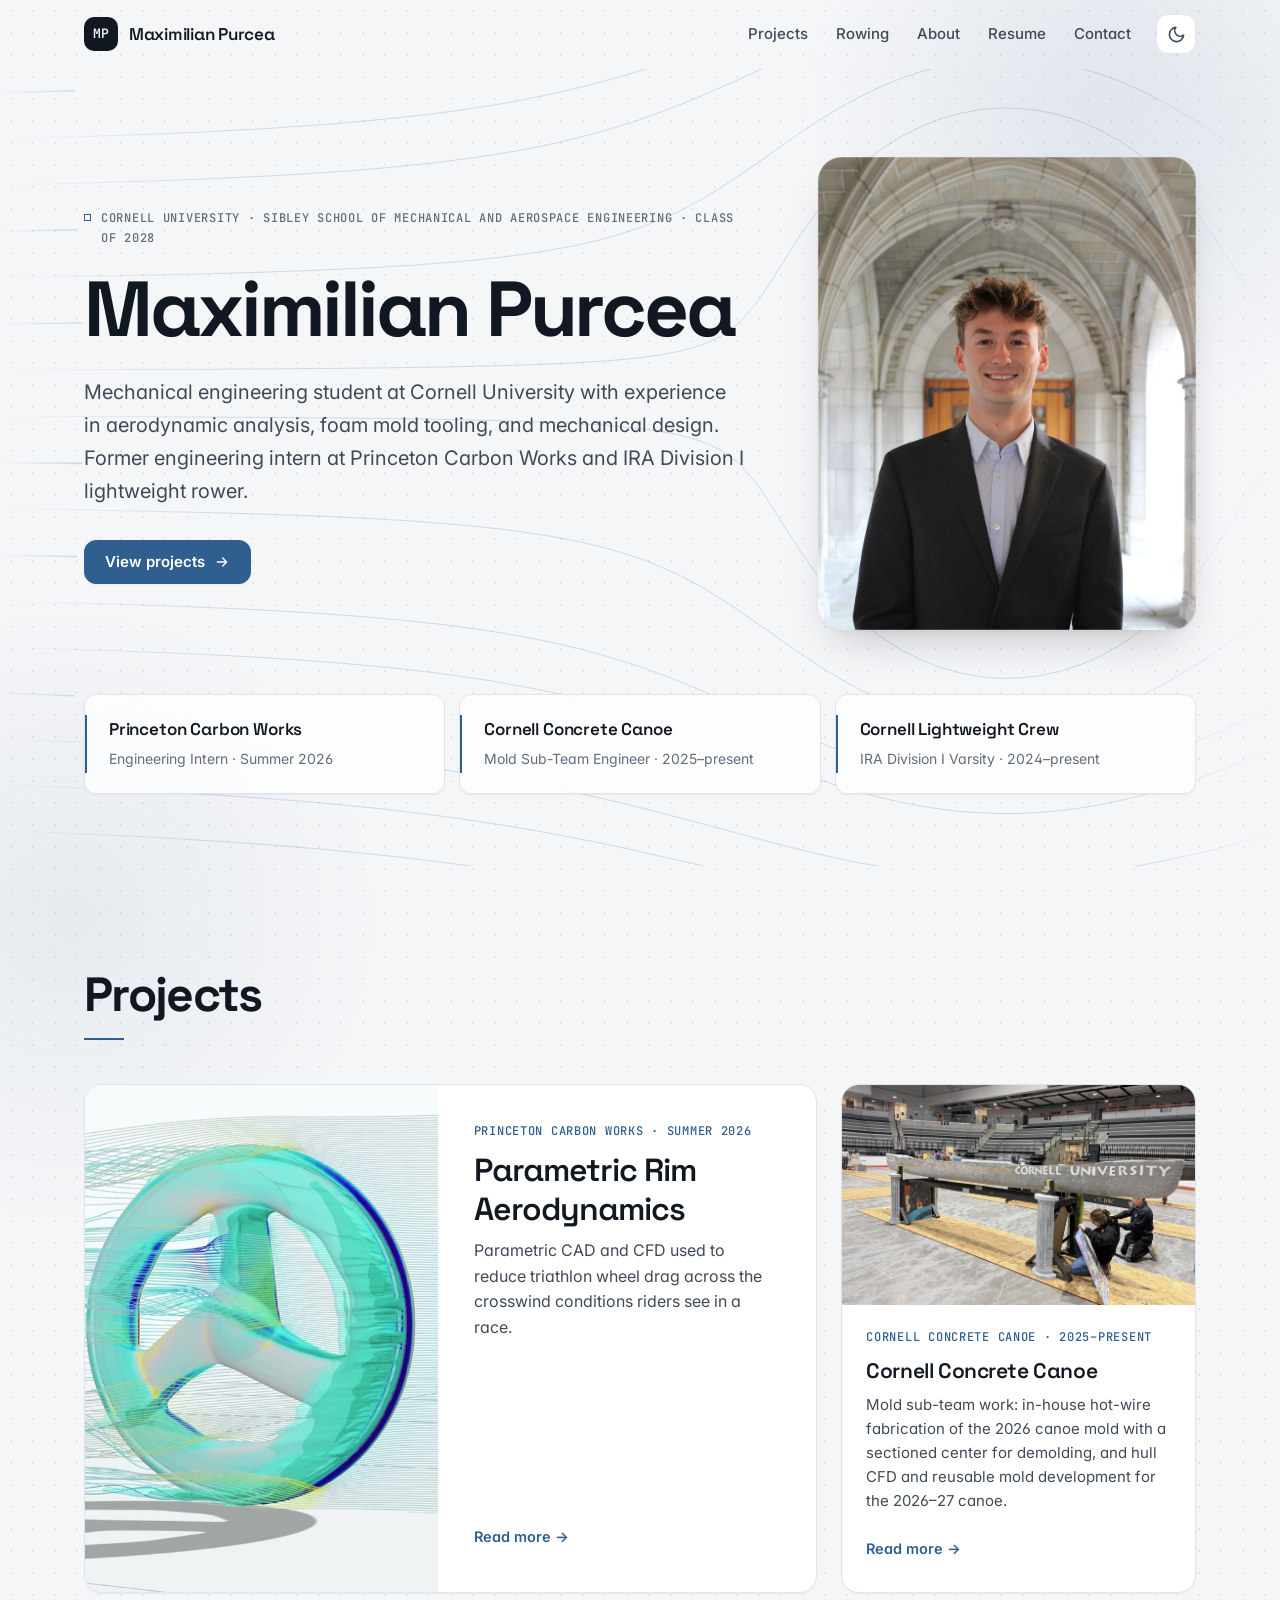
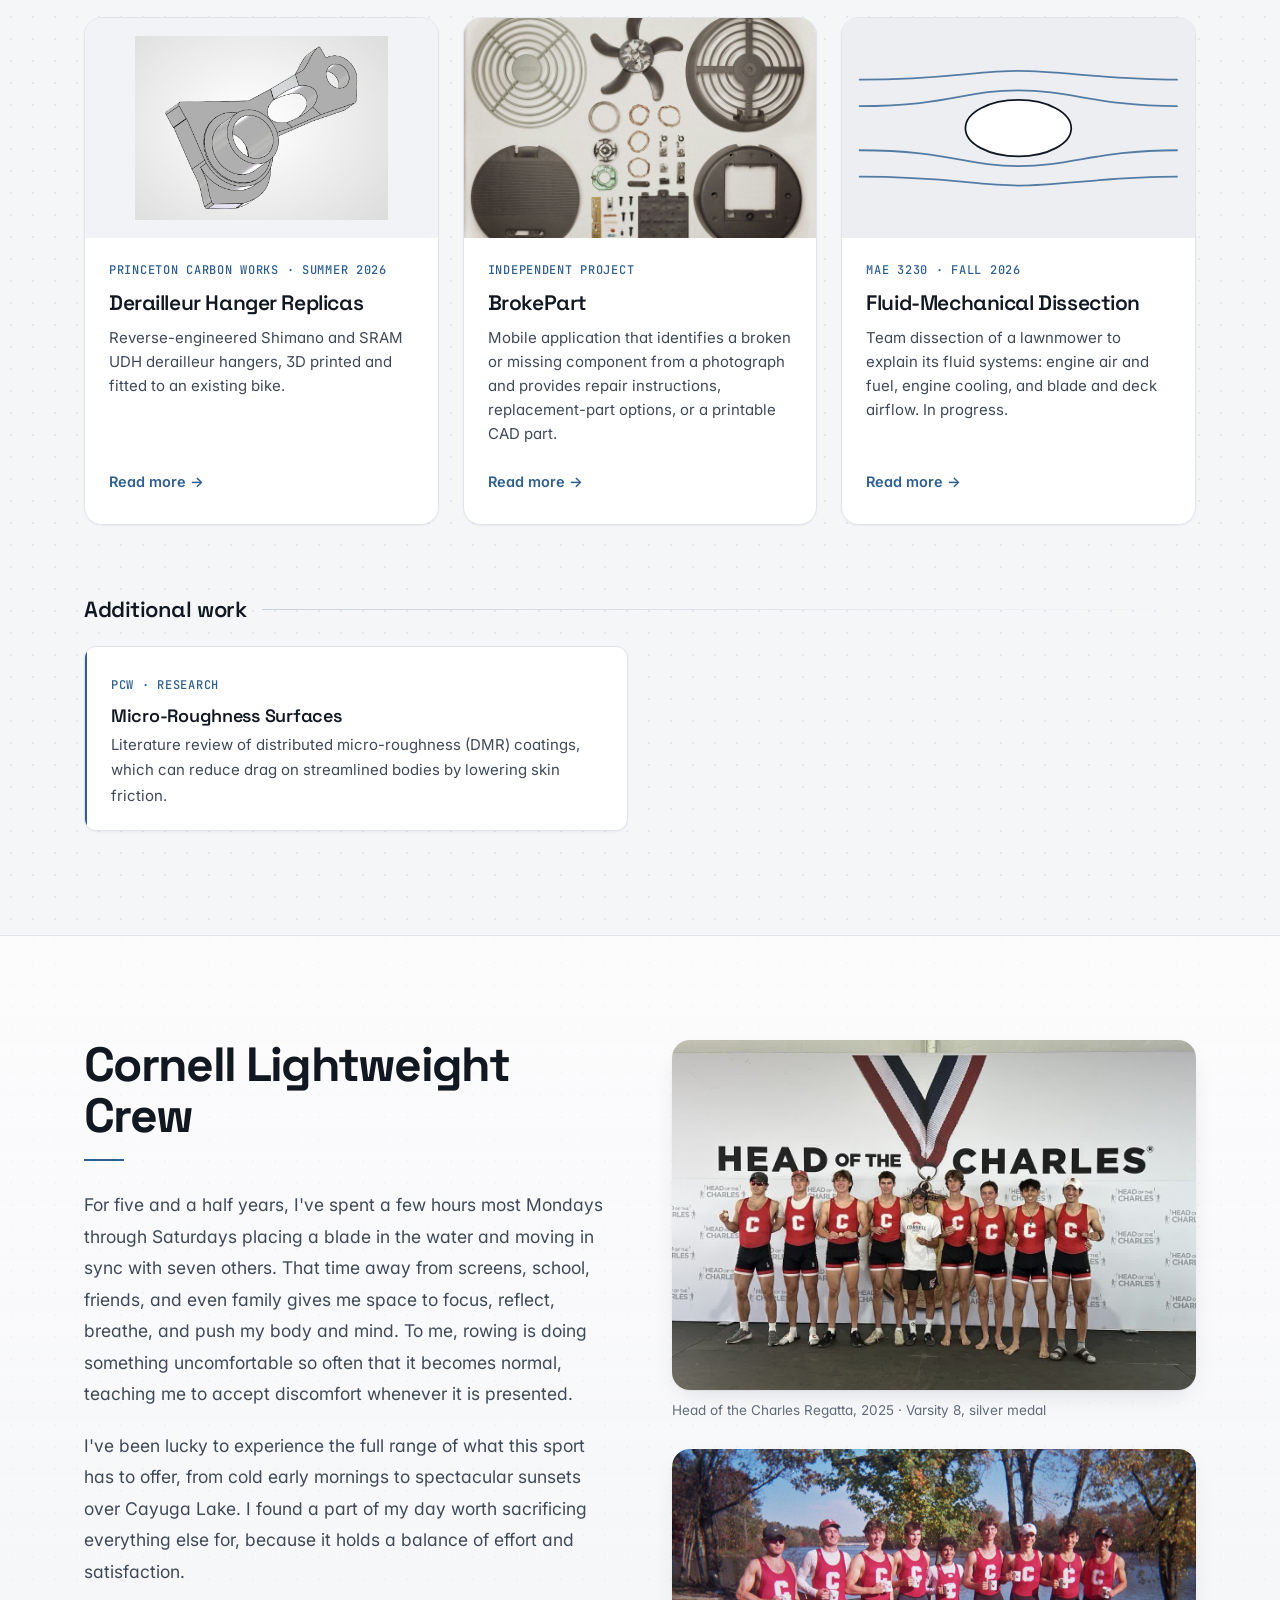
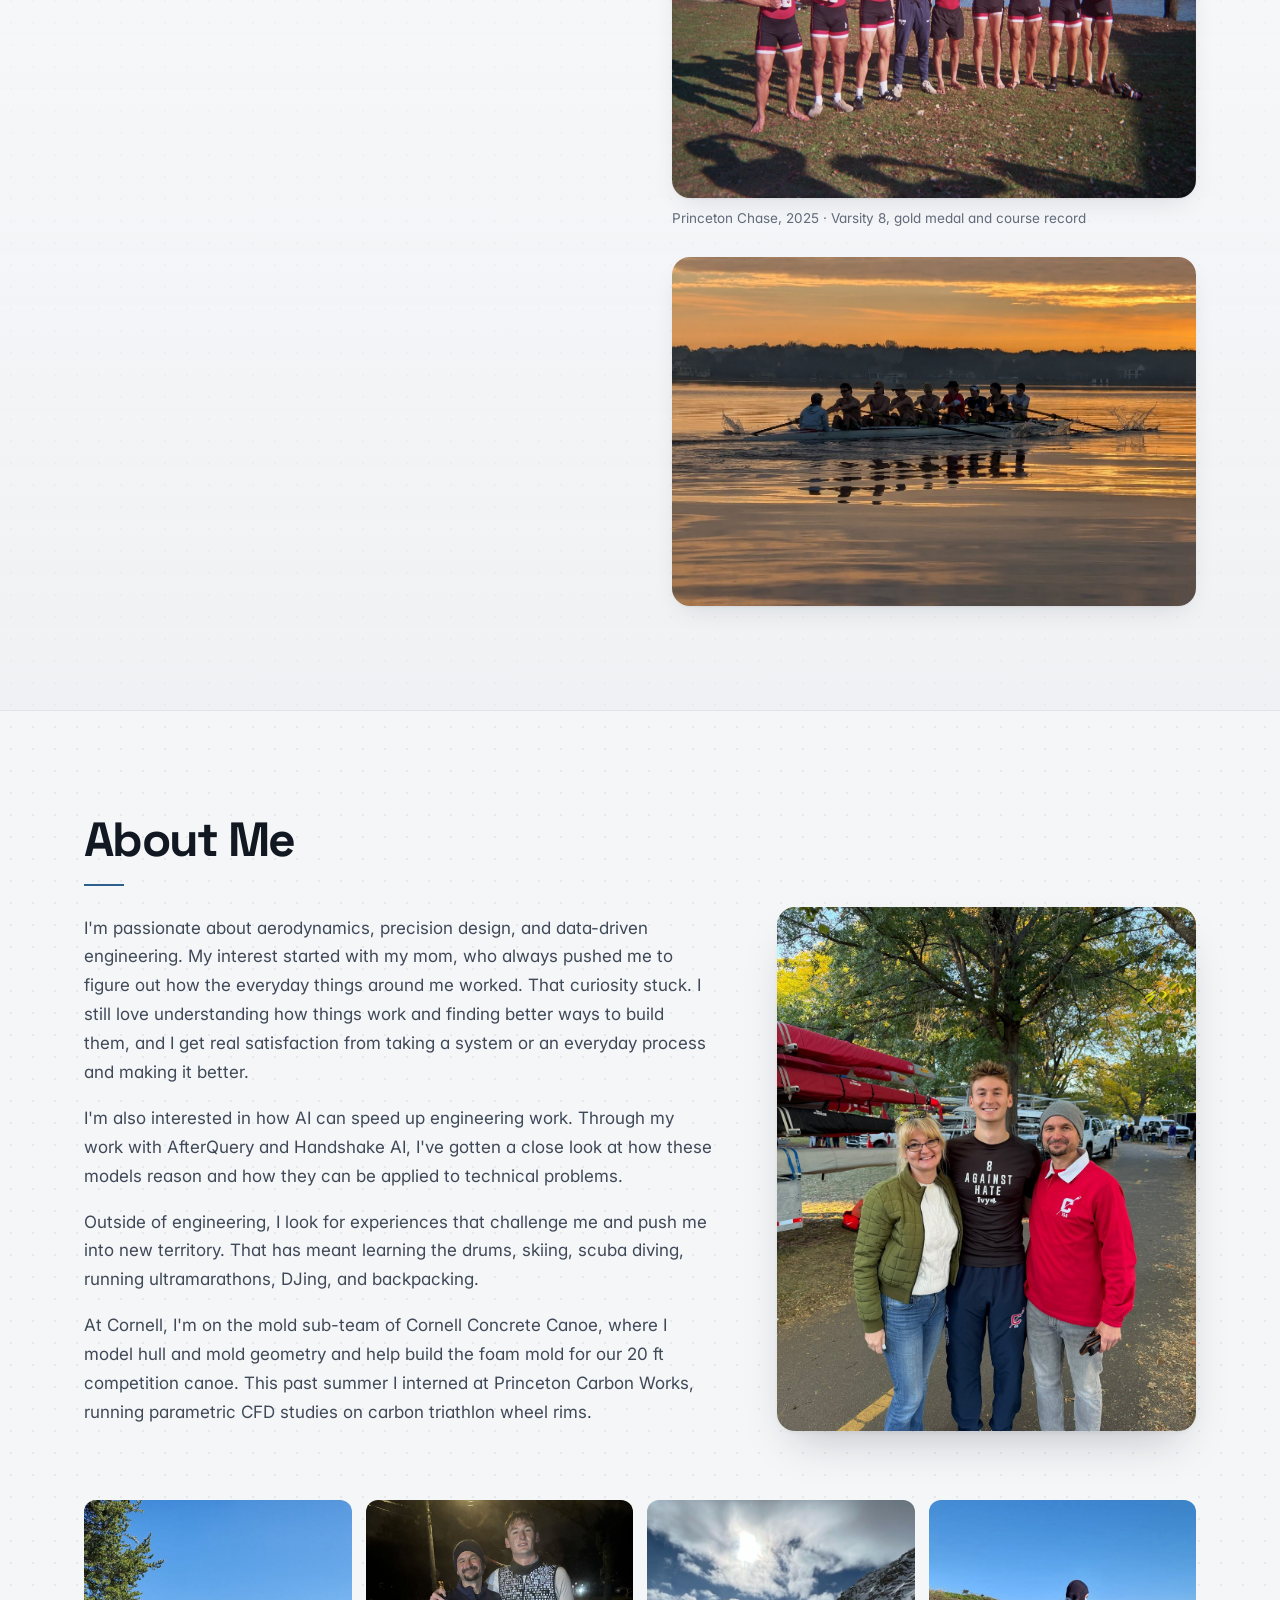
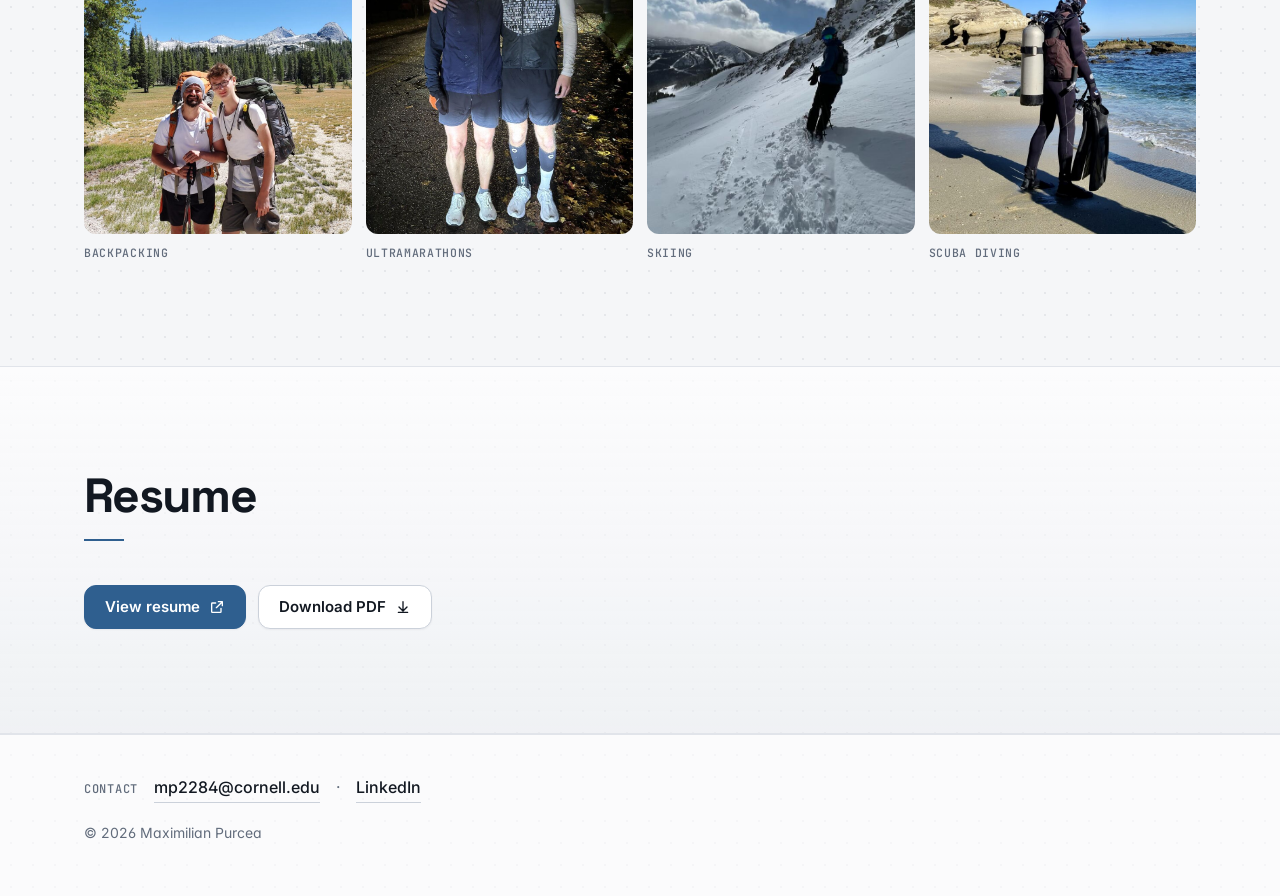
==== commit 67d01f70: "DMD" ====
--- a/index.html
+++ b/index.html
@@ -137,9 +137,9 @@
           </svg>
         </div>
         <div class="card-body">
-          <span class="mono">Cornell MAE · Fall 2026</span>
+          <span class="mono">MAE 3230 · Fall 2026</span>
           <h3>Fluid-Mechanical Dissection</h3>
-          <p>Dissection of an everyday device to explain the fluid mechanics underpinning how it works, presented through video. In progress.</p>
+          <p>Team dissection of a lawnmower to explain its fluid systems: engine air and fuel, engine cooling, and blade and deck airflow. In progress.</p>
           <span class="more">Read more →</span>
         </div>
       </a>
